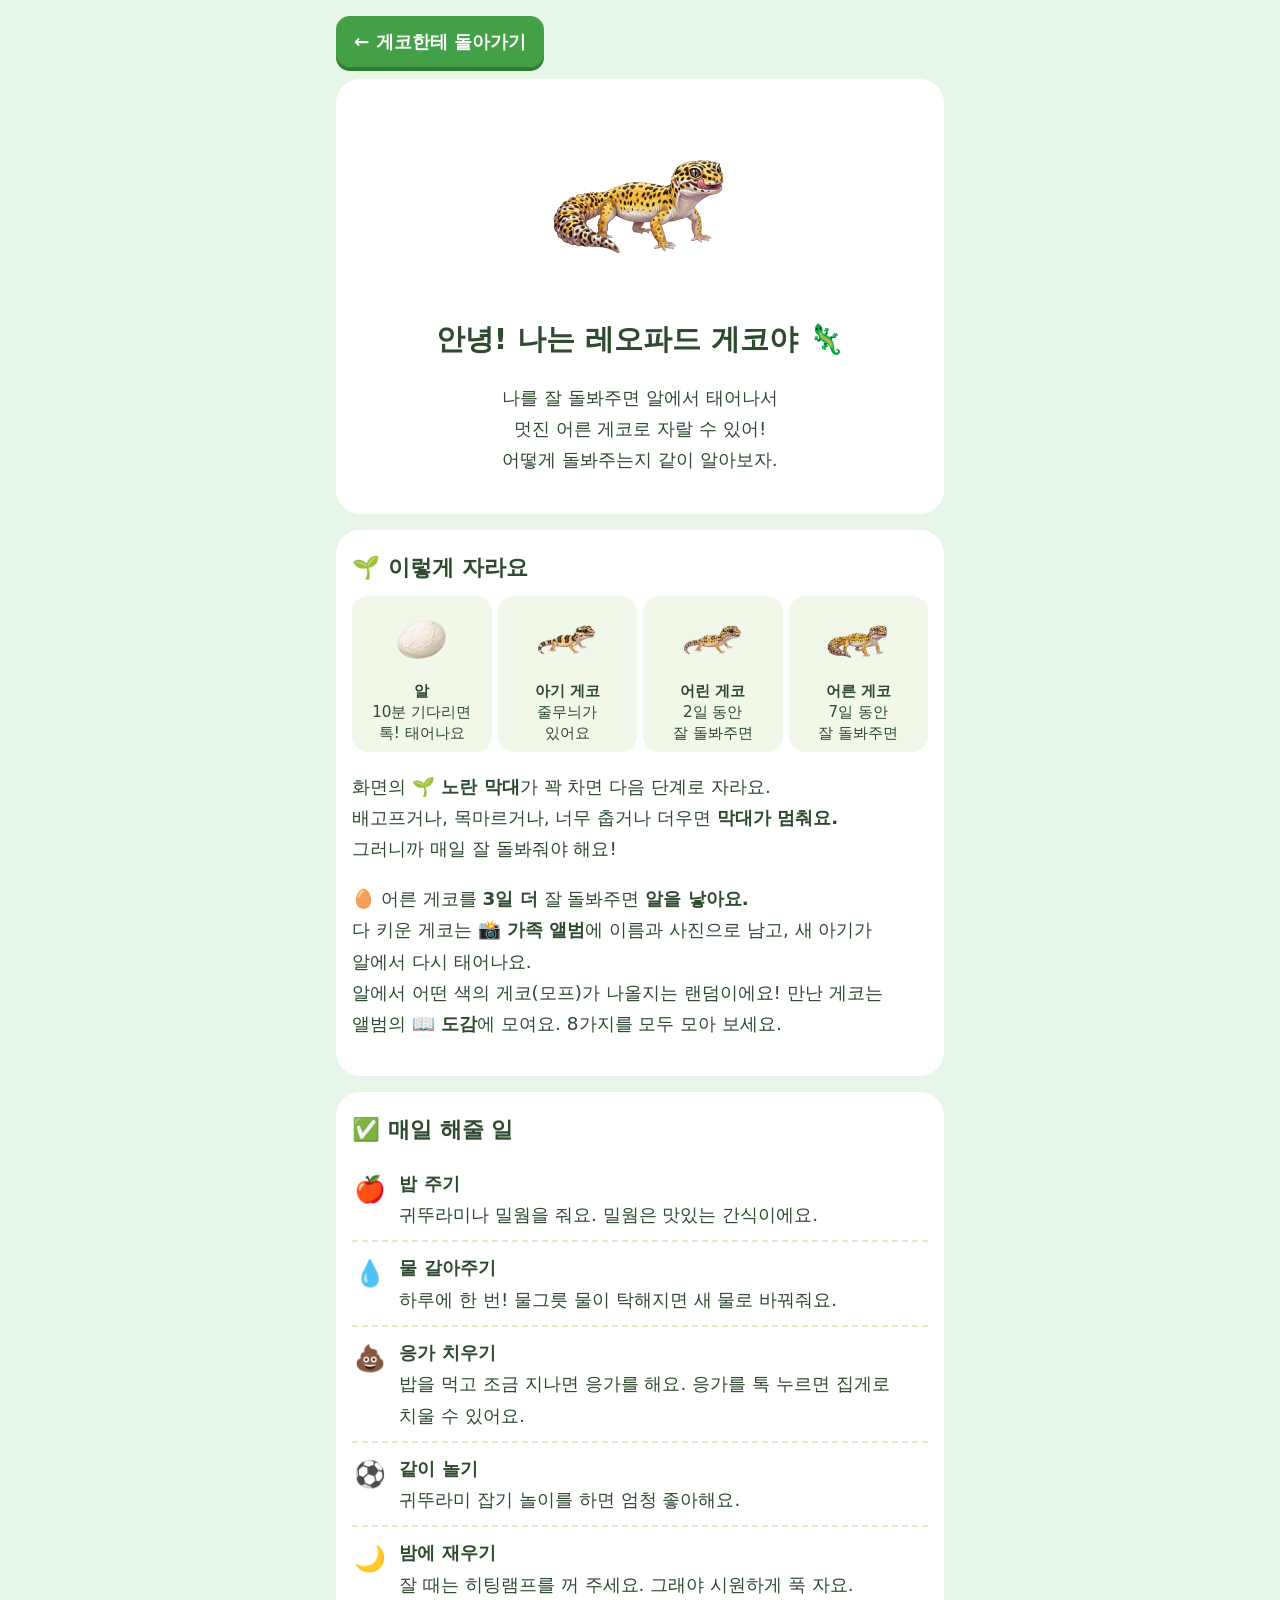
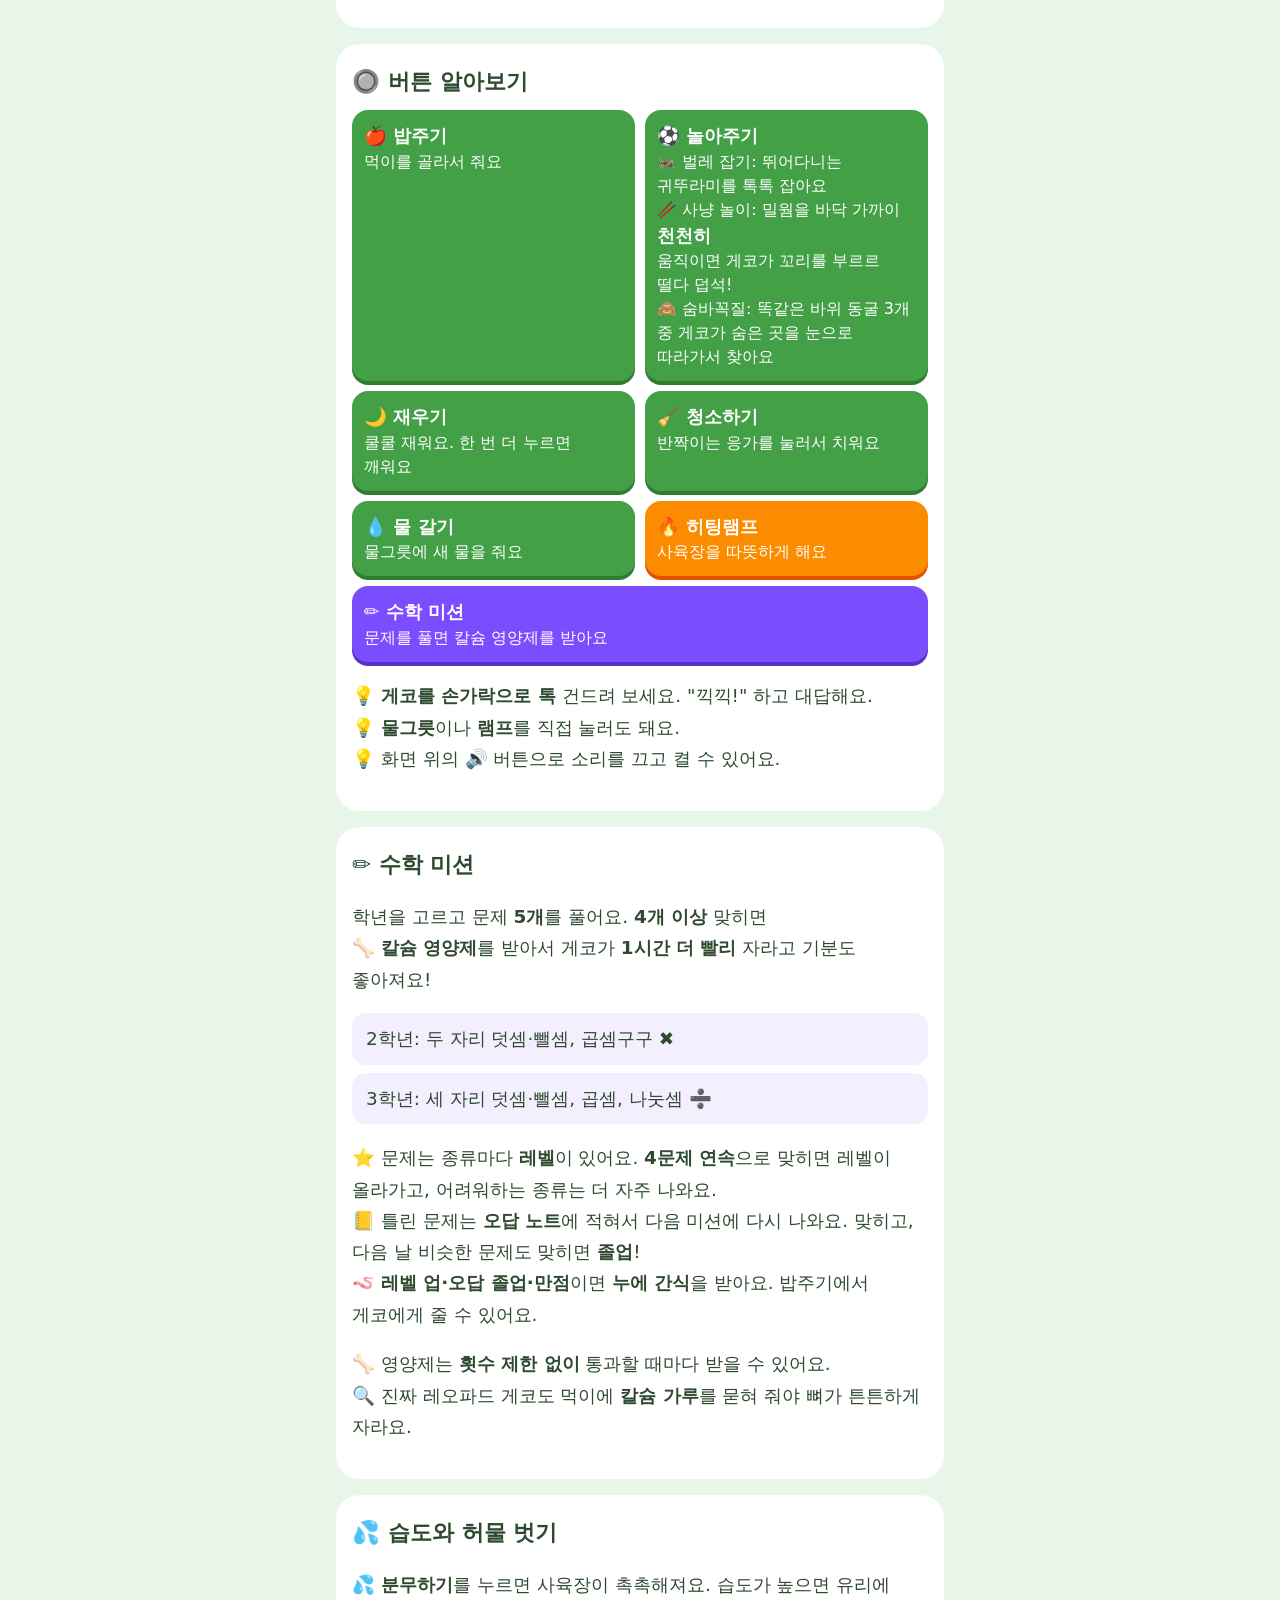
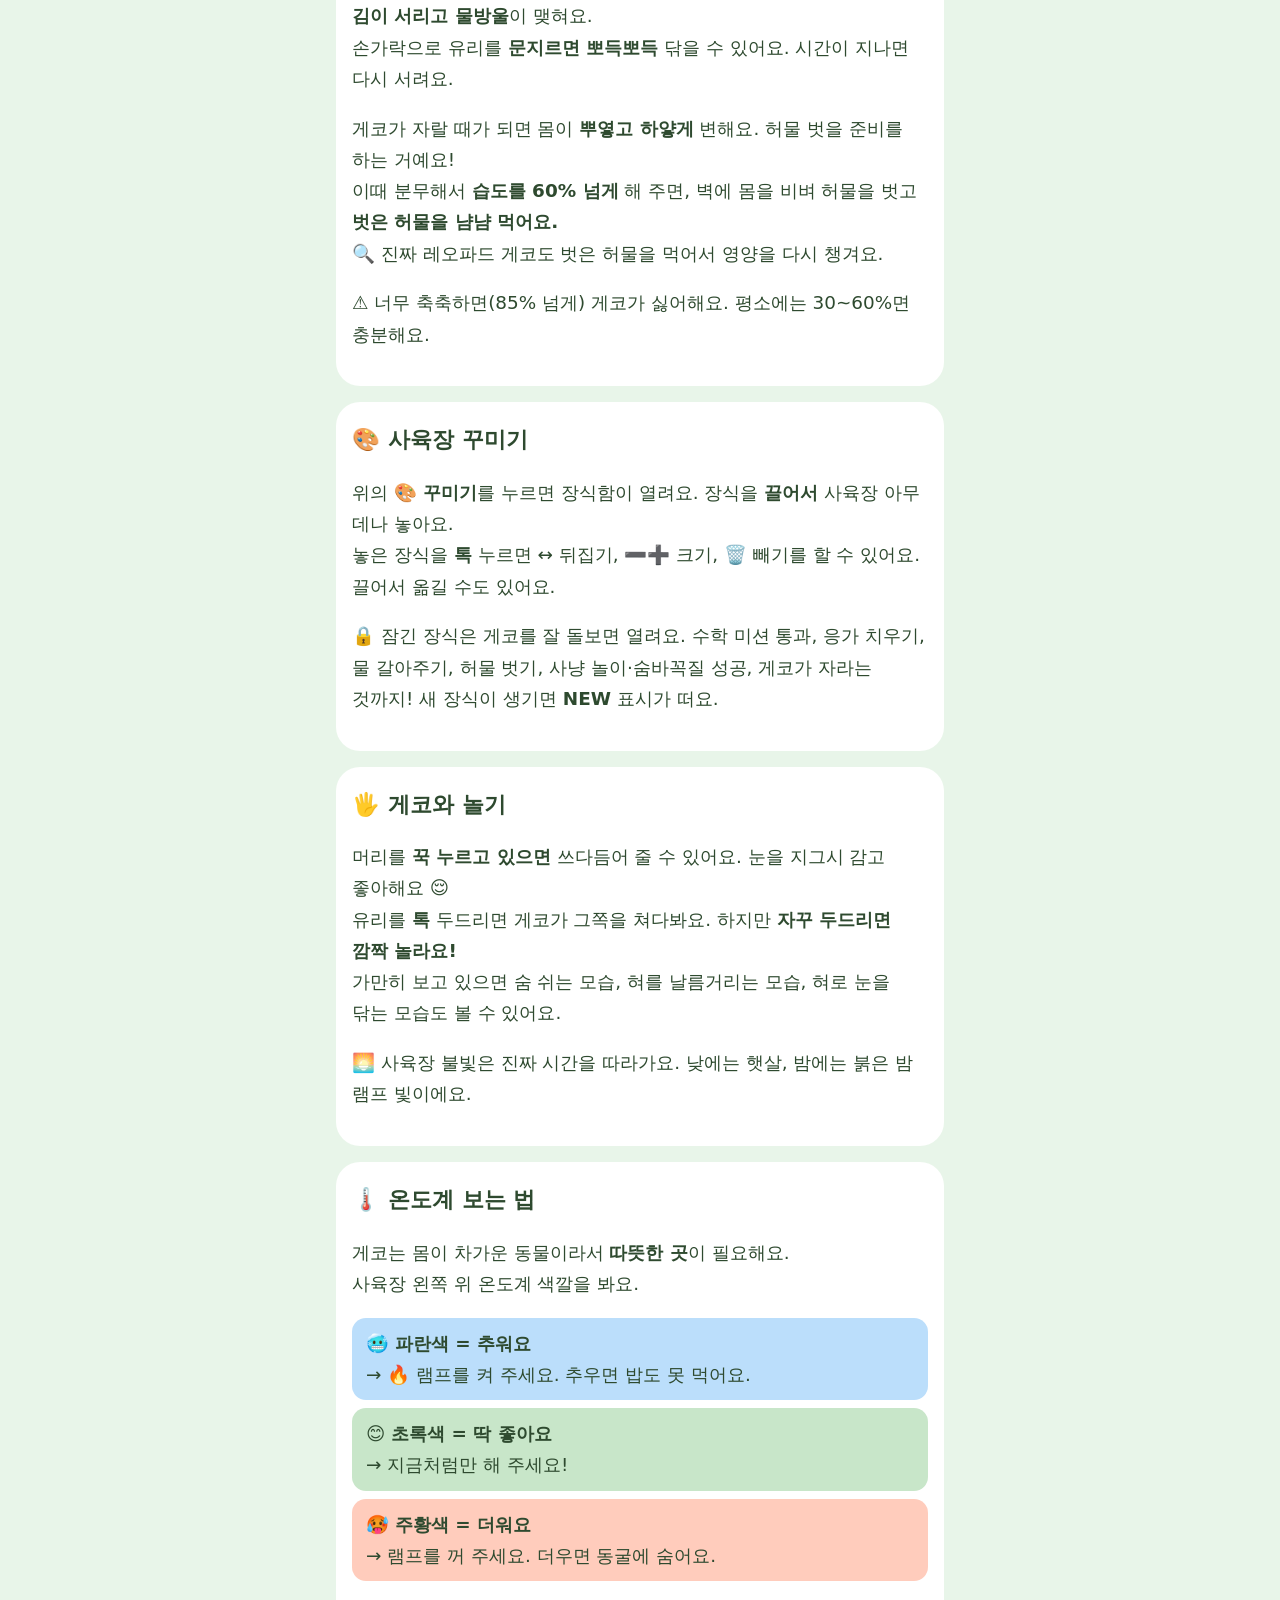
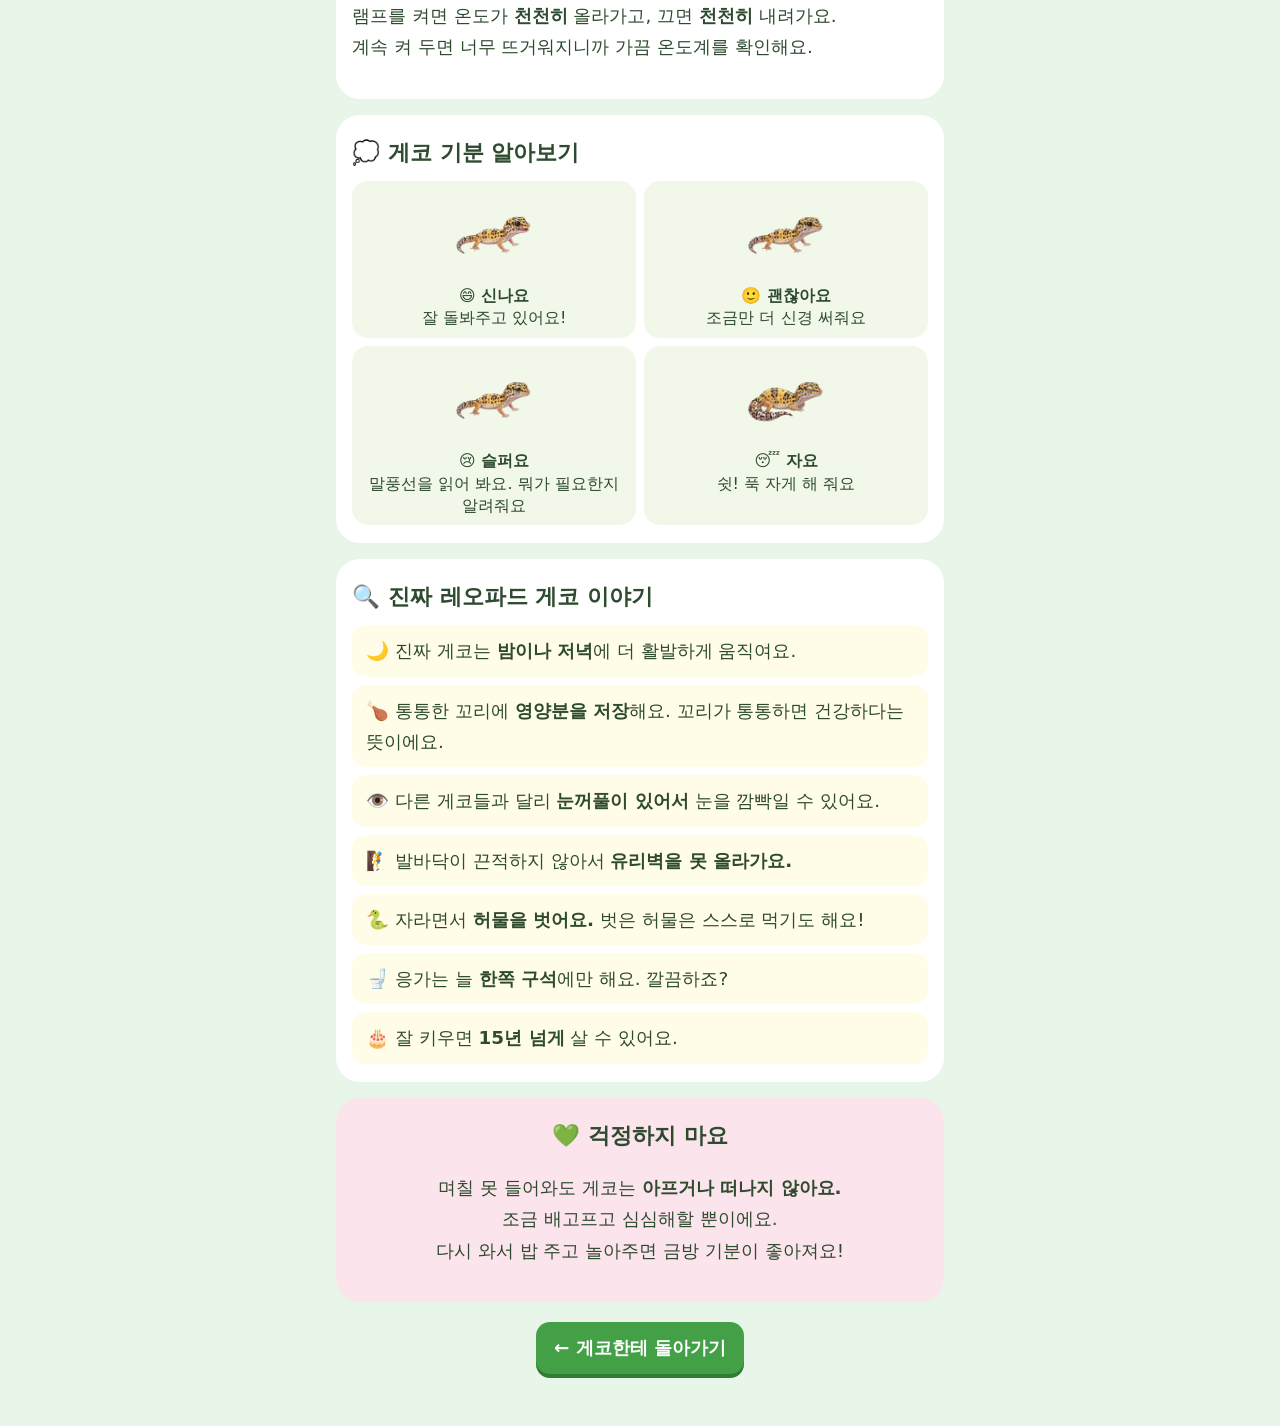
==== help.html @ 2f3b4cd5 "수학 미션 영양제 하루 횟수 제한 없애기 (v0.10.1) Co-Authored-By: Claude Opus 5.5 <noreply@anthropic.com>" ====
<!doctype html>
<html lang="ko">
<head>
<meta charset="utf-8">
<meta name="viewport" content="width=device-width, initial-scale=1">
<title>게코 키우기 안내서</title>
<style>
  :root { --bg: #e8f5e9; --card: #fff; --ink: #2e4a2f; --accent: #43a047; --soft: #f1f8e9; }
  * { box-sizing: border-box; }
  body { margin: 0; font-family: "Malgun Gothic", system-ui, sans-serif; background: var(--bg); color: var(--ink); font-size: 1.15rem; line-height: 1.7; word-break: keep-all; }
  main { max-width: 640px; margin: 0 auto; padding: 16px 16px 40px; }
  a.back { display: inline-block; margin-bottom: 12px; padding: 10px 18px; border-radius: 14px; background: var(--accent); color: #fff; text-decoration: none; font-weight: bold; box-shadow: 0 4px 0 #2e7d32; }
  .hero { text-align: center; background: var(--card); border-radius: 24px; padding: 20px 16px; }
  .hero img { width: 200px; max-width: 70%; }
  h1 { font-size: 1.8rem; margin: 6px 0; }
  h2 { font-size: 1.4rem; margin: 0 0 10px; }
  section { background: var(--card); border-radius: 24px; padding: 18px 16px; margin-top: 16px; }
  .em { font-size: 1.6rem; }
  /* 성장 단계 */
  .grow { display: grid; grid-template-columns: repeat(4, 1fr); gap: 6px; text-align: center; }
  .grow div { background: var(--soft); border-radius: 16px; padding: 8px 4px; font-size: .95rem; line-height: 1.4; }
  .grow img { width: 100%; height: 70px; object-fit: contain; }
  .grow b { display: block; }
  @media (max-width: 420px) { .grow { grid-template-columns: repeat(2, 1fr); } }
  /* 할 일 목록 */
  ul.todo { list-style: none; padding: 0; margin: 0; }
  ul.todo li { display: flex; gap: 12px; align-items: flex-start; padding: 10px 0; border-bottom: 2px dashed #dcedc8; }
  ul.todo li:last-child { border-bottom: 0; }
  ul.todo .em { flex: 0 0 2.2rem; text-align: center; }
  /* 버튼 설명 */
  .buttons { display: grid; grid-template-columns: 1fr 1fr; gap: 10px; }
  .btn { background: var(--accent); color: #fff; border-radius: 16px; padding: 12px; box-shadow: 0 4px 0 #2e7d32; font-size: 1rem; line-height: 1.5; }
  .btn b { display: block; font-size: 1.15rem; }
  .btn.lamp { background: #fb8c00; box-shadow: 0 4px 0 #e65100; }
  .btn.math { background: #7c4dff; box-shadow: 0 4px 0 #5531c9; grid-column: 1 / -1; }
  .mathbox { background: #f3efff; border-radius: 14px; padding: 10px 14px; margin-top: 8px; }
  /* 온도 */
  .temps { display: grid; gap: 8px; }
  .temp { border-radius: 14px; padding: 10px 14px; }
  .cold { background: #bbdefb; } .good { background: #c8e6c9; } .hot { background: #ffccbc; }
  /* 기분 */
  .moods { display: grid; grid-template-columns: 1fr 1fr; gap: 8px; text-align: center; }
  .moods div { background: var(--soft); border-radius: 16px; padding: 8px; font-size: 1rem; line-height: 1.4; }
  .moods img { width: 100%; height: 90px; object-fit: contain; }
  /* 진짜 게코 이야기 */
  .fact { background: #fffde7; border-radius: 14px; padding: 10px 14px; margin-top: 8px; }
  .hug { text-align: center; background: #fce4ec; }
  .end { text-align: center; margin-top: 20px; }
</style>
</head>
<body>
<main>
  <a class="back" href="./">← 게코한테 돌아가기</a>

  <div class="hero">
    <img src="assets/lizard/adult_happy.png" alt="웃고 있는 어른 레오파드 게코">
    <h1>안녕! 나는 레오파드 게코야 🦎</h1>
    <p>나를 잘 돌봐주면 알에서 태어나서<br>멋진 어른 게코로 자랄 수 있어!<br>어떻게 돌봐주는지 같이 알아보자.</p>
  </div>

  <section>
    <h2>🌱 이렇게 자라요</h2>
    <div class="grow">
      <div><img src="assets/lizard/egg.png" alt="알"><b>알</b>10분 기다리면<br>톡! 태어나요</div>
      <div><img src="assets/lizard/hatchling_happy.png" alt="아기 게코"><b>아기 게코</b>줄무늬가<br>있어요</div>
      <div><img src="assets/lizard/juvenile_happy.png" alt="어린 게코"><b>어린 게코</b>2일 동안<br>잘 돌봐주면</div>
      <div><img src="assets/lizard/adult_happy.png" alt="어른 게코"><b>어른 게코</b>7일 동안<br>잘 돌봐주면</div>
    </div>
    <p>화면의 <b>🌱 노란 막대</b>가 꽉 차면 다음 단계로 자라요.<br>
    배고프거나, 목마르거나, 너무 춥거나 더우면 <b>막대가 멈춰요.</b><br>
    그러니까 매일 잘 돌봐줘야 해요!</p>
    <p>🥚 어른 게코를 <b>3일 더</b> 잘 돌봐주면 <b>알을 낳아요.</b><br>
    다 키운 게코는 <b>📸 가족 앨범</b>에 이름과 사진으로 남고, 새 아기가 알에서 다시 태어나요.<br>
    알에서 어떤 색의 게코(모프)가 나올지는 랜덤이에요! 만난 게코는 앨범의 <b>📖 도감</b>에 모여요. 8가지를 모두 모아 보세요.</p>
  </section>

  <section>
    <h2>✅ 매일 해줄 일</h2>
    <ul class="todo">
      <li><span class="em">🍎</span><span><b>밥 주기</b><br>귀뚜라미나 밀웜을 줘요. 밀웜은 맛있는 간식이에요.</span></li>
      <li><span class="em">💧</span><span><b>물 갈아주기</b><br>하루에 한 번! 물그릇 물이 탁해지면 새 물로 바꿔줘요.</span></li>
      <li><span class="em">💩</span><span><b>응가 치우기</b><br>밥을 먹고 조금 지나면 응가를 해요. 응가를 톡 누르면 집게로 치울 수 있어요.</span></li>
      <li><span class="em">⚽</span><span><b>같이 놀기</b><br>귀뚜라미 잡기 놀이를 하면 엄청 좋아해요.</span></li>
      <li><span class="em">🌙</span><span><b>밤에 재우기</b><br>잘 때는 히팅램프를 꺼 주세요. 그래야 시원하게 푹 자요.</span></li>
    </ul>
  </section>

  <section>
    <h2>🔘 버튼 알아보기</h2>
    <div class="buttons">
      <div class="btn"><b>🍎 밥주기</b>먹이를 골라서 줘요</div>
      <div class="btn"><b>⚽ 놀아주기</b>🦗 벌레 잡기: 뛰어다니는 귀뚜라미를 톡톡 잡아요<br>
        🥢 사냥 놀이: 밀웜을 바닥 가까이 <b>천천히</b> 움직이면 게코가 꼬리를 부르르 떨다 덥석!<br>
        🙈 숨바꼭질: 똑같은 바위 동굴 3개 중 게코가 숨은 곳을 눈으로 따라가서 찾아요</div>
      <div class="btn"><b>🌙 재우기</b>쿨쿨 재워요. 한 번 더 누르면 깨워요</div>
      <div class="btn"><b>🧹 청소하기</b>반짝이는 응가를 눌러서 치워요</div>
      <div class="btn"><b>💧 물 갈기</b>물그릇에 새 물을 줘요</div>
      <div class="btn lamp"><b>🔥 히팅램프</b>사육장을 따뜻하게 해요</div>
      <div class="btn math"><b>✏️ 수학 미션</b>문제를 풀면 칼슘 영양제를 받아요</div>
    </div>
    <p>💡 <b>게코를 손가락으로 톡</b> 건드려 보세요. "끽끽!" 하고 대답해요.<br>
    💡 <b>물그릇</b>이나 <b>램프</b>를 직접 눌러도 돼요.<br>
    💡 화면 위의 <b>🔊</b> 버튼으로 소리를 끄고 켤 수 있어요.</p>
  </section>

  <section>
    <h2>✏️ 수학 미션</h2>
    <p>학년을 고르고 문제 <b>5개</b>를 풀어요. <b>4개 이상</b> 맞히면<br>
    🦴 <b>칼슘 영양제</b>를 받아서 게코가 <b>1시간 더 빨리</b> 자라고 기분도 좋아져요!</p>
    <div class="mathbox">2학년: 두 자리 덧셈·뺄셈, 곱셈구구 ✖️</div>
    <div class="mathbox">3학년: 세 자리 덧셈·뺄셈, 곱셈, 나눗셈 ➗</div>
    <p>⭐ 문제는 종류마다 <b>레벨</b>이 있어요. <b>4문제 연속</b>으로 맞히면 레벨이 올라가고, 어려워하는 종류는 더 자주 나와요.<br>
    📒 틀린 문제는 <b>오답 노트</b>에 적혀서 다음 미션에 다시 나와요. 맞히고, 다음 날 비슷한 문제도 맞히면 <b>졸업</b>!<br>
    🪱 <b>레벨 업·오답 졸업·만점</b>이면 <b>누에 간식</b>을 받아요. 밥주기에서 게코에게 줄 수 있어요.</p>
    <p>🦴 영양제는 <b>횟수 제한 없이</b> 통과할 때마다 받을 수 있어요.<br>
    🔍 진짜 레오파드 게코도 먹이에 <b>칼슘 가루</b>를 묻혀 줘야 뼈가 튼튼하게 자라요.</p>
  </section>

  <section>
    <h2>💦 습도와 허물 벗기</h2>
    <p><b>💦 분무하기</b>를 누르면 사육장이 촉촉해져요. 습도가 높으면 유리에 <b>김이 서리고 물방울</b>이 맺혀요.<br>
    손가락으로 유리를 <b>문지르면 뽀득뽀득</b> 닦을 수 있어요. 시간이 지나면 다시 서려요.</p>
    <p>게코가 자랄 때가 되면 몸이 <b>뿌옇고 하얗게</b> 변해요. 허물 벗을 준비를 하는 거예요!<br>
    이때 분무해서 <b>습도를 60% 넘게</b> 해 주면, 벽에 몸을 비벼 허물을 벗고 <b>벗은 허물을 냠냠 먹어요.</b><br>
    🔍 진짜 레오파드 게코도 벗은 허물을 먹어서 영양을 다시 챙겨요.</p>
    <p>⚠️ 너무 축축하면(85% 넘게) 게코가 싫어해요. 평소에는 30~60%면 충분해요.</p>
  </section>

  <section>
    <h2>🎨 사육장 꾸미기</h2>
    <p>위의 <b>🎨 꾸미기</b>를 누르면 장식함이 열려요. 장식을 <b>끌어서</b> 사육장 아무 데나 놓아요.<br>
    놓은 장식을 <b>톡</b> 누르면 ↔️ 뒤집기, ➖➕ 크기, 🗑️ 빼기를 할 수 있어요. 끌어서 옮길 수도 있어요.</p>
    <p>🔒 잠긴 장식은 게코를 잘 돌보면 열려요. 수학 미션 통과, 응가 치우기, 물 갈아주기, 허물 벗기,
    사냥 놀이·숨바꼭질 성공, 게코가 자라는 것까지! 새 장식이 생기면 <b>NEW</b> 표시가 떠요.</p>
  </section>

  <section>
    <h2>🖐️ 게코와 놀기</h2>
    <p>머리를 <b>꾹 누르고 있으면</b> 쓰다듬어 줄 수 있어요. 눈을 지그시 감고 좋아해요 😌<br>
    유리를 <b>톡</b> 두드리면 게코가 그쪽을 쳐다봐요. 하지만 <b>자꾸 두드리면 깜짝 놀라요!</b><br>
    가만히 보고 있으면 숨 쉬는 모습, 혀를 날름거리는 모습, 혀로 눈을 닦는 모습도 볼 수 있어요.</p>
    <p>🌅 사육장 불빛은 진짜 시간을 따라가요. 낮에는 햇살, 밤에는 붉은 밤 램프 빛이에요.</p>
  </section>

  <section>
    <h2>🌡️ 온도계 보는 법</h2>
    <p>게코는 몸이 차가운 동물이라서 <b>따뜻한 곳</b>이 필요해요.<br>사육장 왼쪽 위 온도계 색깔을 봐요.</p>
    <div class="temps">
      <div class="temp cold">🥶 <b>파란색 = 추워요</b><br>→ 🔥 램프를 켜 주세요. 추우면 밥도 못 먹어요.</div>
      <div class="temp good">😊 <b>초록색 = 딱 좋아요</b><br>→ 지금처럼만 해 주세요!</div>
      <div class="temp hot">🥵 <b>주황색 = 더워요</b><br>→ 램프를 꺼 주세요. 더우면 동굴에 숨어요.</div>
    </div>
    <p>램프를 켜면 온도가 <b>천천히</b> 올라가고, 끄면 <b>천천히</b> 내려가요.<br>
    계속 켜 두면 너무 뜨거워지니까 가끔 온도계를 확인해요.</p>
  </section>

  <section>
    <h2>💭 게코 기분 알아보기</h2>
    <div class="moods">
      <div><img src="assets/lizard/juvenile_happy.png" alt="행복한 게코"><b>😄 신나요</b><br>잘 돌봐주고 있어요!</div>
      <div><img src="assets/lizard/juvenile_ok.png" alt="보통 기분 게코"><b>🙂 괜찮아요</b><br>조금만 더 신경 써줘요</div>
      <div><img src="assets/lizard/juvenile_sad.png" alt="슬픈 게코"><b>😢 슬퍼요</b><br>말풍선을 읽어 봐요. 뭐가 필요한지 알려줘요</div>
      <div><img src="assets/lizard/juvenile_sleep.png" alt="자는 게코"><b>😴 자요</b><br>쉿! 푹 자게 해 줘요</div>
    </div>
  </section>

  <section>
    <h2>🔍 진짜 레오파드 게코 이야기</h2>
    <div class="fact">🌙 진짜 게코는 <b>밤이나 저녁</b>에 더 활발하게 움직여요.</div>
    <div class="fact">🍗 통통한 꼬리에 <b>영양분을 저장</b>해요. 꼬리가 통통하면 건강하다는 뜻이에요.</div>
    <div class="fact">👁️ 다른 게코들과 달리 <b>눈꺼풀이 있어서</b> 눈을 깜빡일 수 있어요.</div>
    <div class="fact">🧗 발바닥이 끈적하지 않아서 <b>유리벽을 못 올라가요.</b></div>
    <div class="fact">🐍 자라면서 <b>허물을 벗어요.</b> 벗은 허물은 스스로 먹기도 해요!</div>
    <div class="fact">🚽 응가는 늘 <b>한쪽 구석</b>에만 해요. 깔끔하죠?</div>
    <div class="fact">🎂 잘 키우면 <b>15년 넘게</b> 살 수 있어요.</div>
  </section>

  <section class="hug">
    <h2>💚 걱정하지 마요</h2>
    <p>며칠 못 들어와도 게코는 <b>아프거나 떠나지 않아요.</b><br>
    조금 배고프고 심심해할 뿐이에요.<br>
    다시 와서 밥 주고 놀아주면 금방 기분이 좋아져요!</p>
  </section>

  <div class="end"><a class="back" href="./">← 게코한테 돌아가기</a></div>
</main>
<script>
  // 게임 주소의 ?p=이름, ?test 를 그대로 유지해서 내 게코로 돌아가게 한다
  document.querySelectorAll("a.back").forEach((a) => { a.href = "./" + location.search; });
  // 그림이 아직 없으면 자리만 숨긴다
  document.querySelectorAll("img").forEach((img) => img.addEventListener("error", () => { img.style.visibility = "hidden"; }));
</script>
</body>
</html>
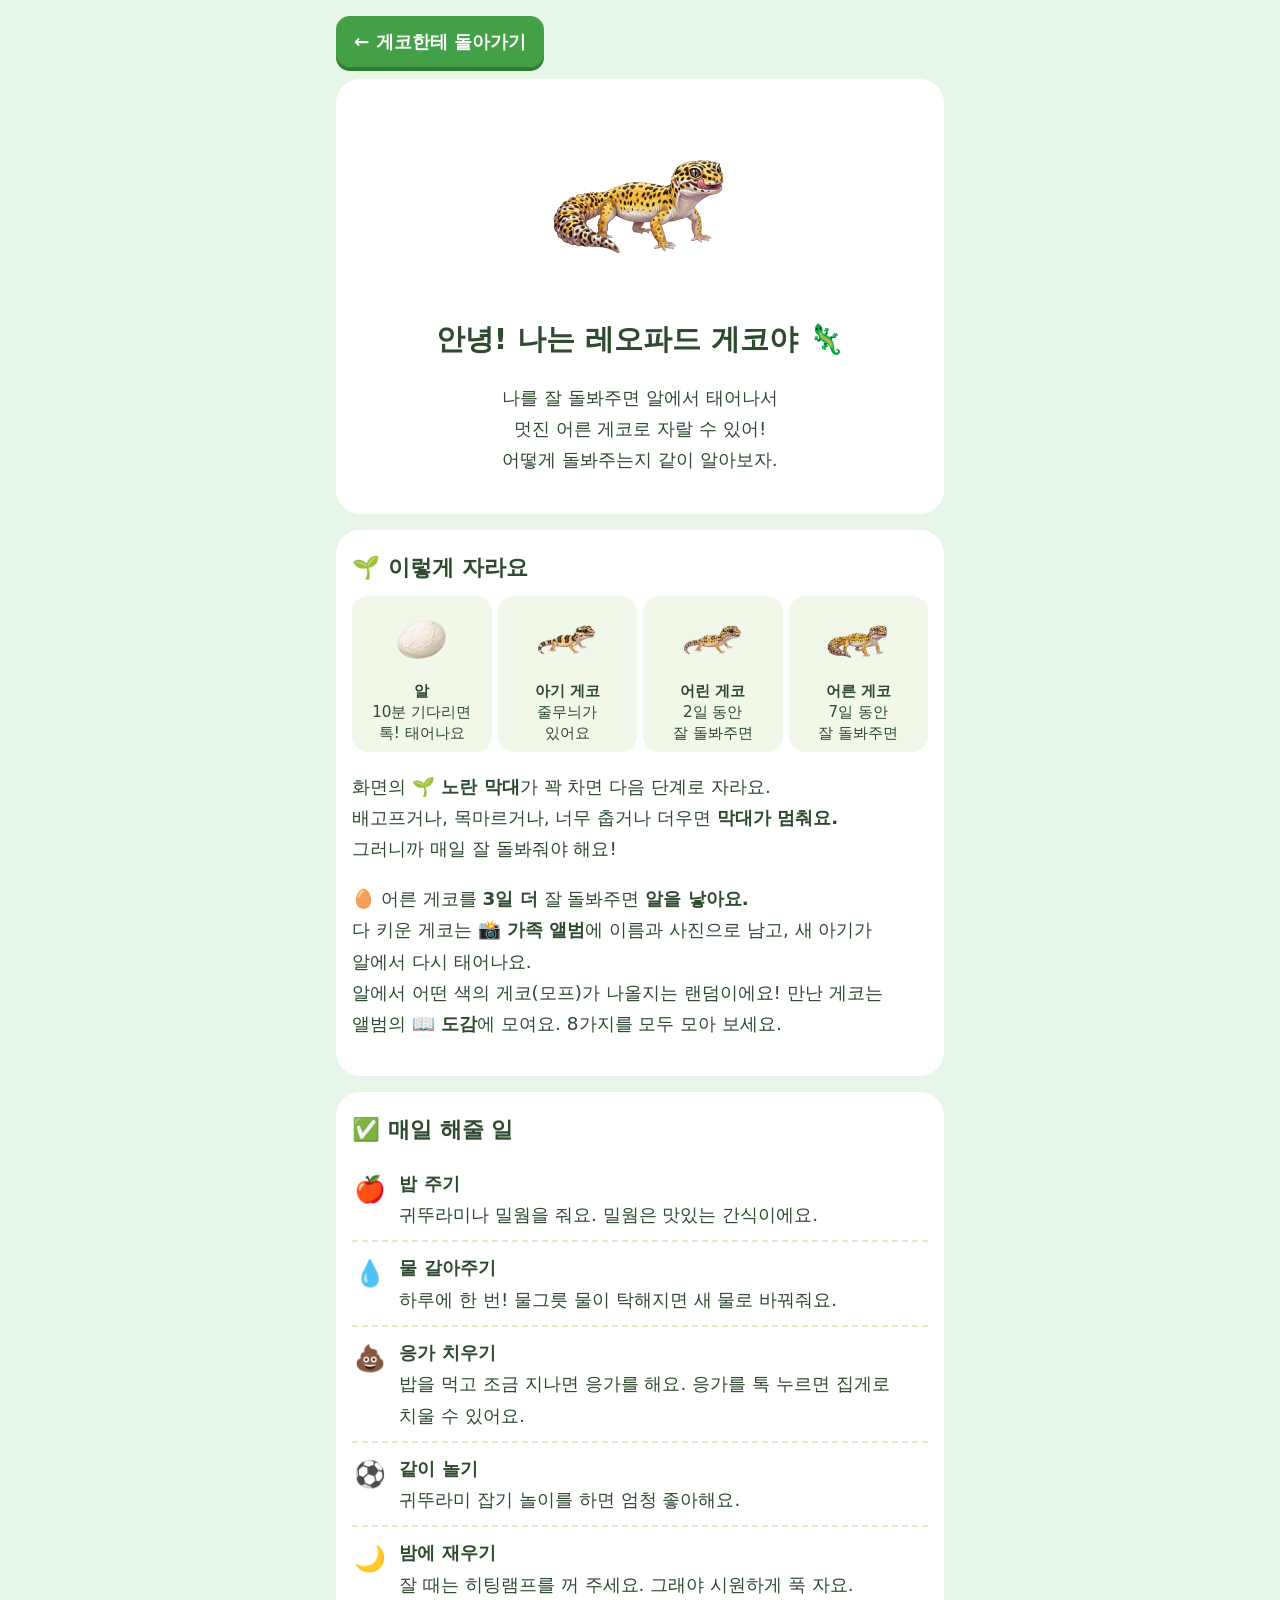
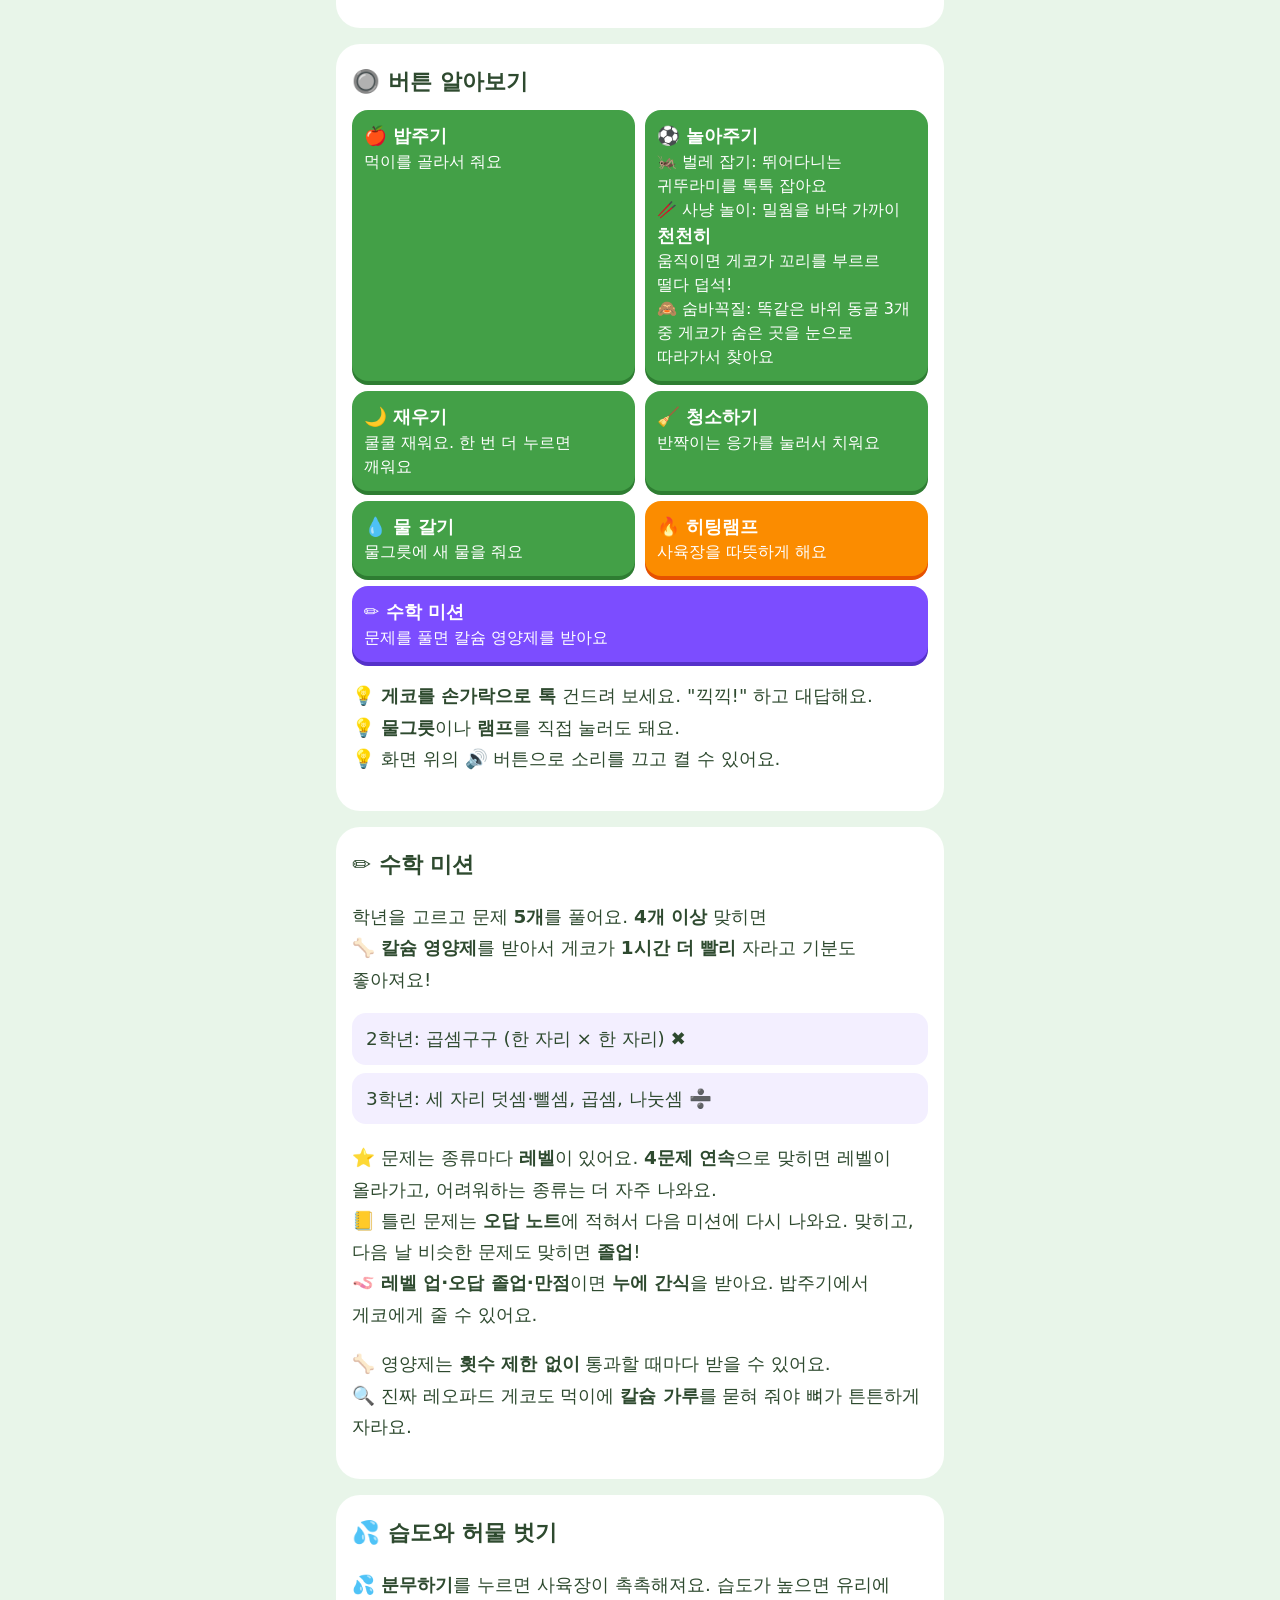
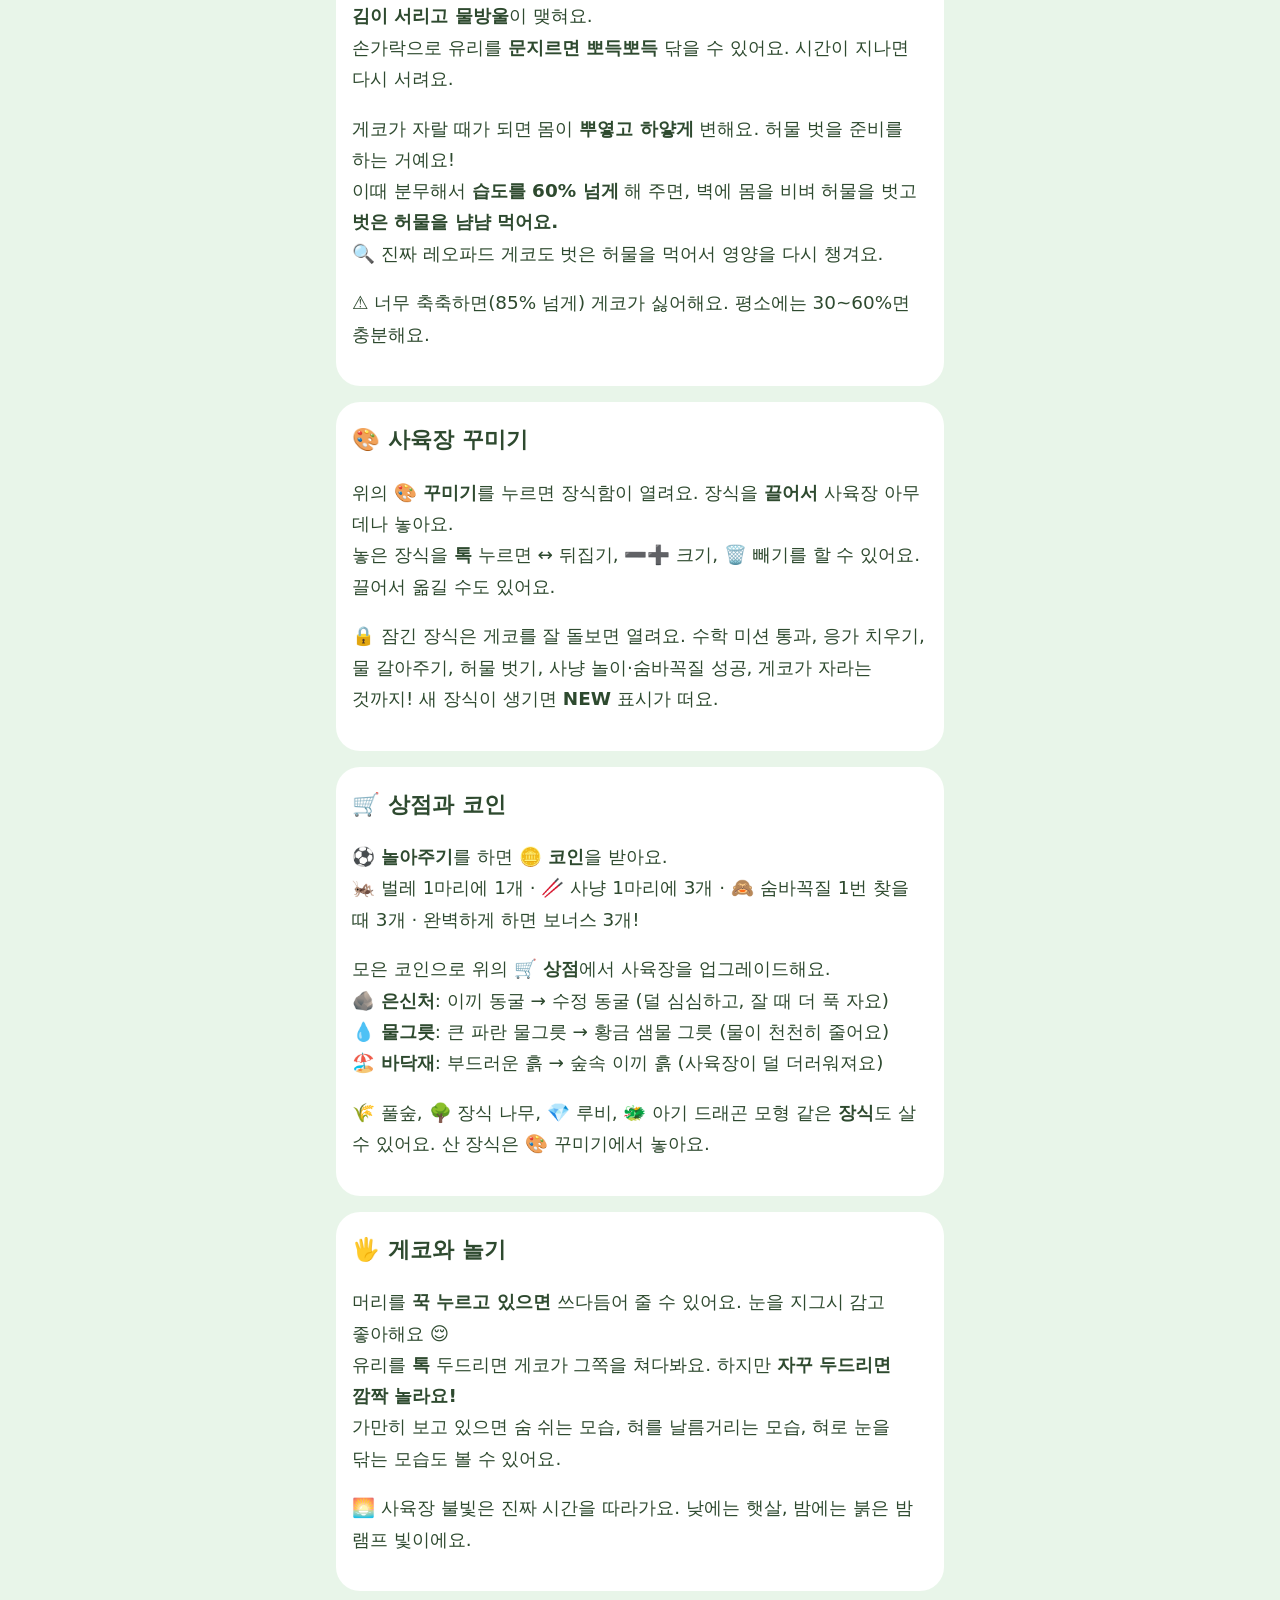
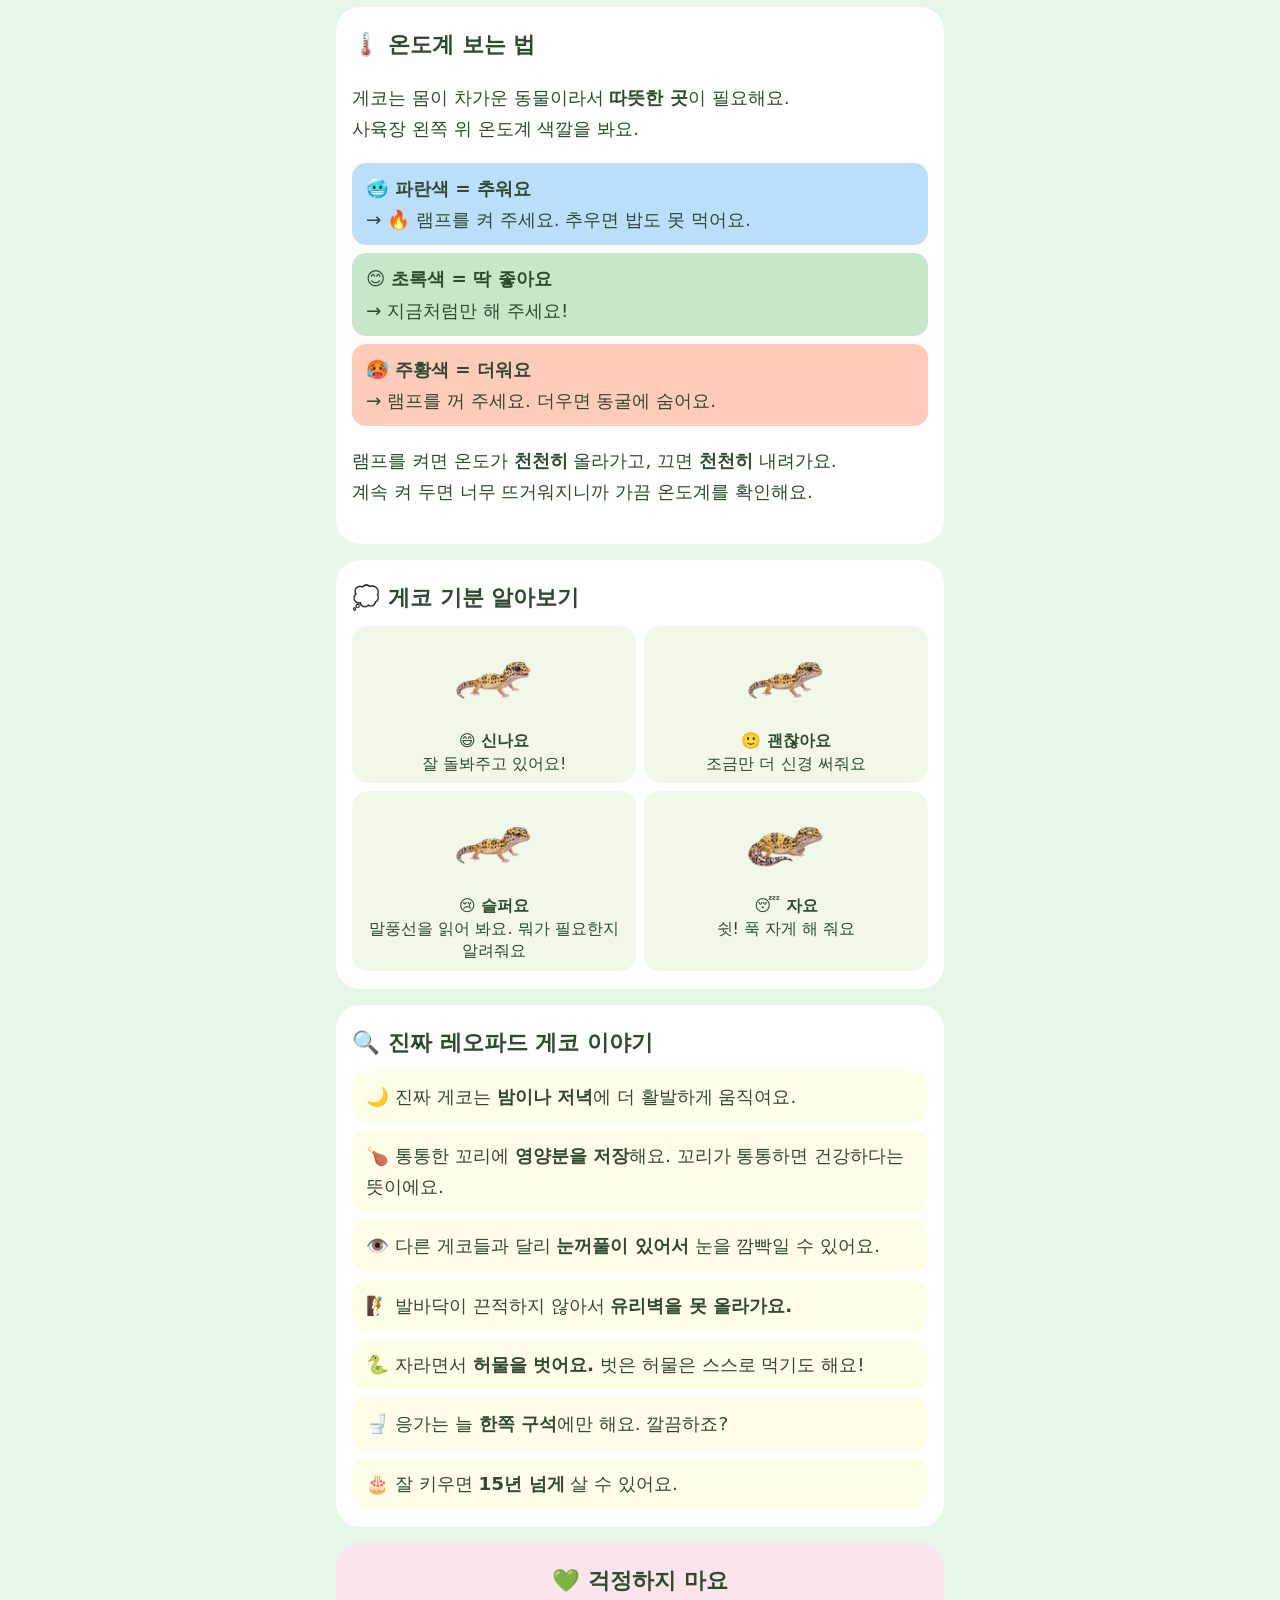
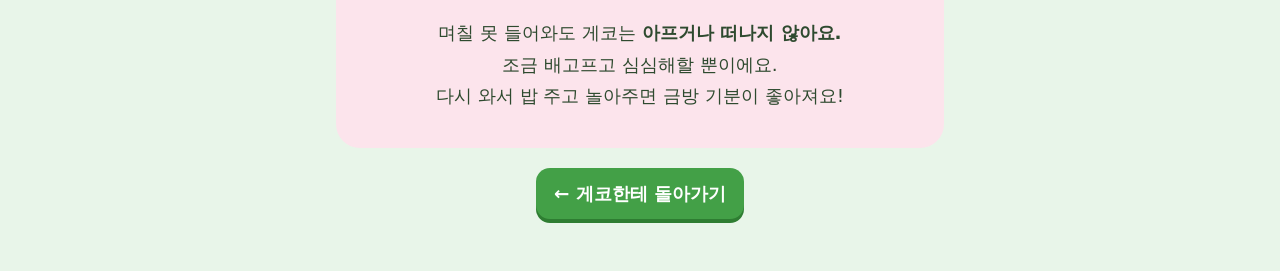
==== commit 171a331b: "난이도 올리기, 응가 자주, 2학년 구구단만, 상점·코인·업그레이드·새 장식 (v0.11.0) - 상태 감소 약 30% 빨라짐, 성장 기준 평균 55, 미니게임 조금 어렵게 - 응" ====
--- a/help.html
+++ b/help.html
@@ -107,7 +107,7 @@
     <h2>✏️ 수학 미션</h2>
     <p>학년을 고르고 문제 <b>5개</b>를 풀어요. <b>4개 이상</b> 맞히면<br>
     🦴 <b>칼슘 영양제</b>를 받아서 게코가 <b>1시간 더 빨리</b> 자라고 기분도 좋아져요!</p>
-    <div class="mathbox">2학년: 두 자리 덧셈·뺄셈, 곱셈구구 ✖️</div>
+    <div class="mathbox">2학년: 곱셈구구 (한 자리 × 한 자리) ✖️</div>
     <div class="mathbox">3학년: 세 자리 덧셈·뺄셈, 곱셈, 나눗셈 ➗</div>
     <p>⭐ 문제는 종류마다 <b>레벨</b>이 있어요. <b>4문제 연속</b>으로 맞히면 레벨이 올라가고, 어려워하는 종류는 더 자주 나와요.<br>
     📒 틀린 문제는 <b>오답 노트</b>에 적혀서 다음 미션에 다시 나와요. 맞히고, 다음 날 비슷한 문제도 맞히면 <b>졸업</b>!<br>
@@ -132,6 +132,17 @@
     놓은 장식을 <b>톡</b> 누르면 ↔️ 뒤집기, ➖➕ 크기, 🗑️ 빼기를 할 수 있어요. 끌어서 옮길 수도 있어요.</p>
     <p>🔒 잠긴 장식은 게코를 잘 돌보면 열려요. 수학 미션 통과, 응가 치우기, 물 갈아주기, 허물 벗기,
     사냥 놀이·숨바꼭질 성공, 게코가 자라는 것까지! 새 장식이 생기면 <b>NEW</b> 표시가 떠요.</p>
+  </section>
+
+  <section>
+    <h2>🛒 상점과 코인</h2>
+    <p><b>⚽ 놀아주기</b>를 하면 🪙 <b>코인</b>을 받아요.<br>
+    🦗 벌레 1마리에 1개 · 🥢 사냥 1마리에 3개 · 🙈 숨바꼭질 1번 찾을 때 3개 · 완벽하게 하면 보너스 3개!</p>
+    <p>모은 코인으로 위의 <b>🛒 상점</b>에서 사육장을 업그레이드해요.<br>
+    🪨 <b>은신처</b>: 이끼 동굴 → 수정 동굴 (덜 심심하고, 잘 때 더 푹 자요)<br>
+    💧 <b>물그릇</b>: 큰 파란 물그릇 → 황금 샘물 그릇 (물이 천천히 줄어요)<br>
+    🏖️ <b>바닥재</b>: 부드러운 흙 → 숲속 이끼 흙 (사육장이 덜 더러워져요)</p>
+    <p>🌾 풀숲, 🌳 장식 나무, 💎 루비, 🐲 아기 드래곤 모형 같은 <b>장식</b>도 살 수 있어요. 산 장식은 🎨 꾸미기에서 놓아요.</p>
   </section>
 
   <section>
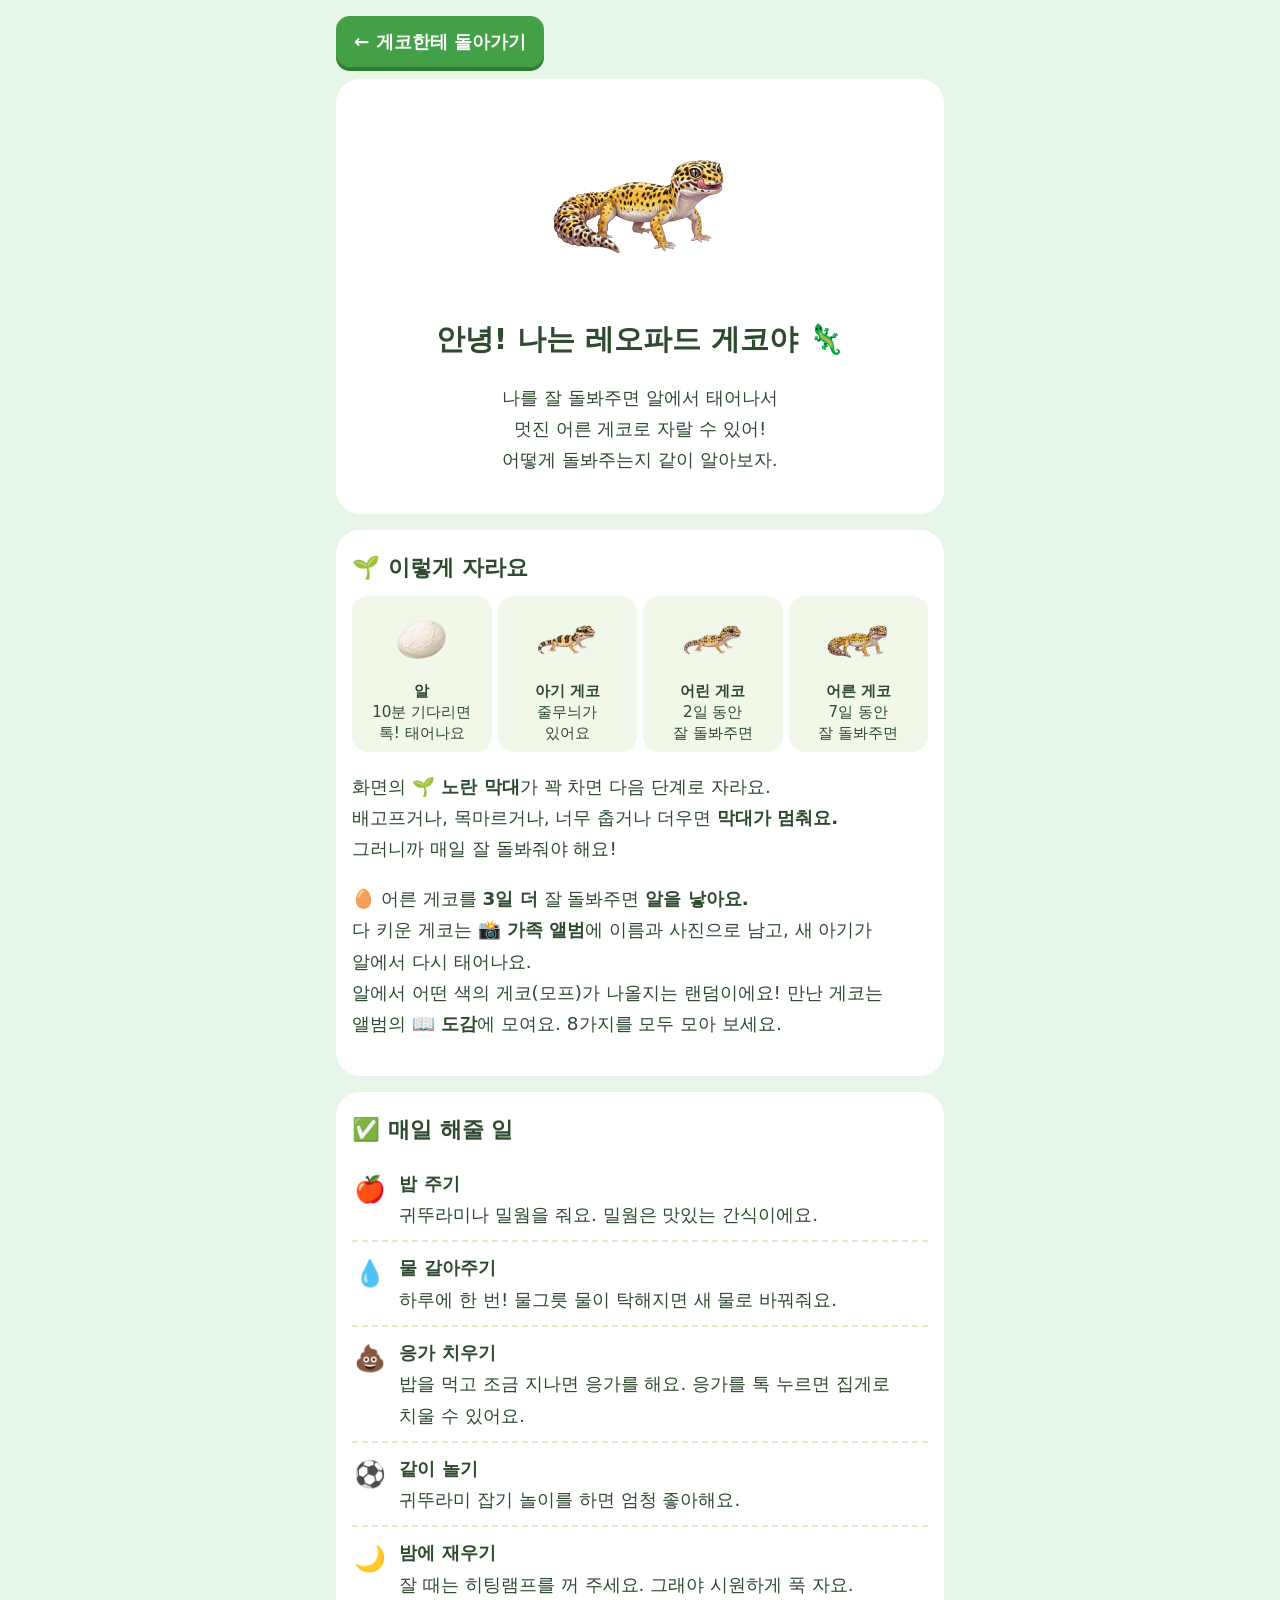
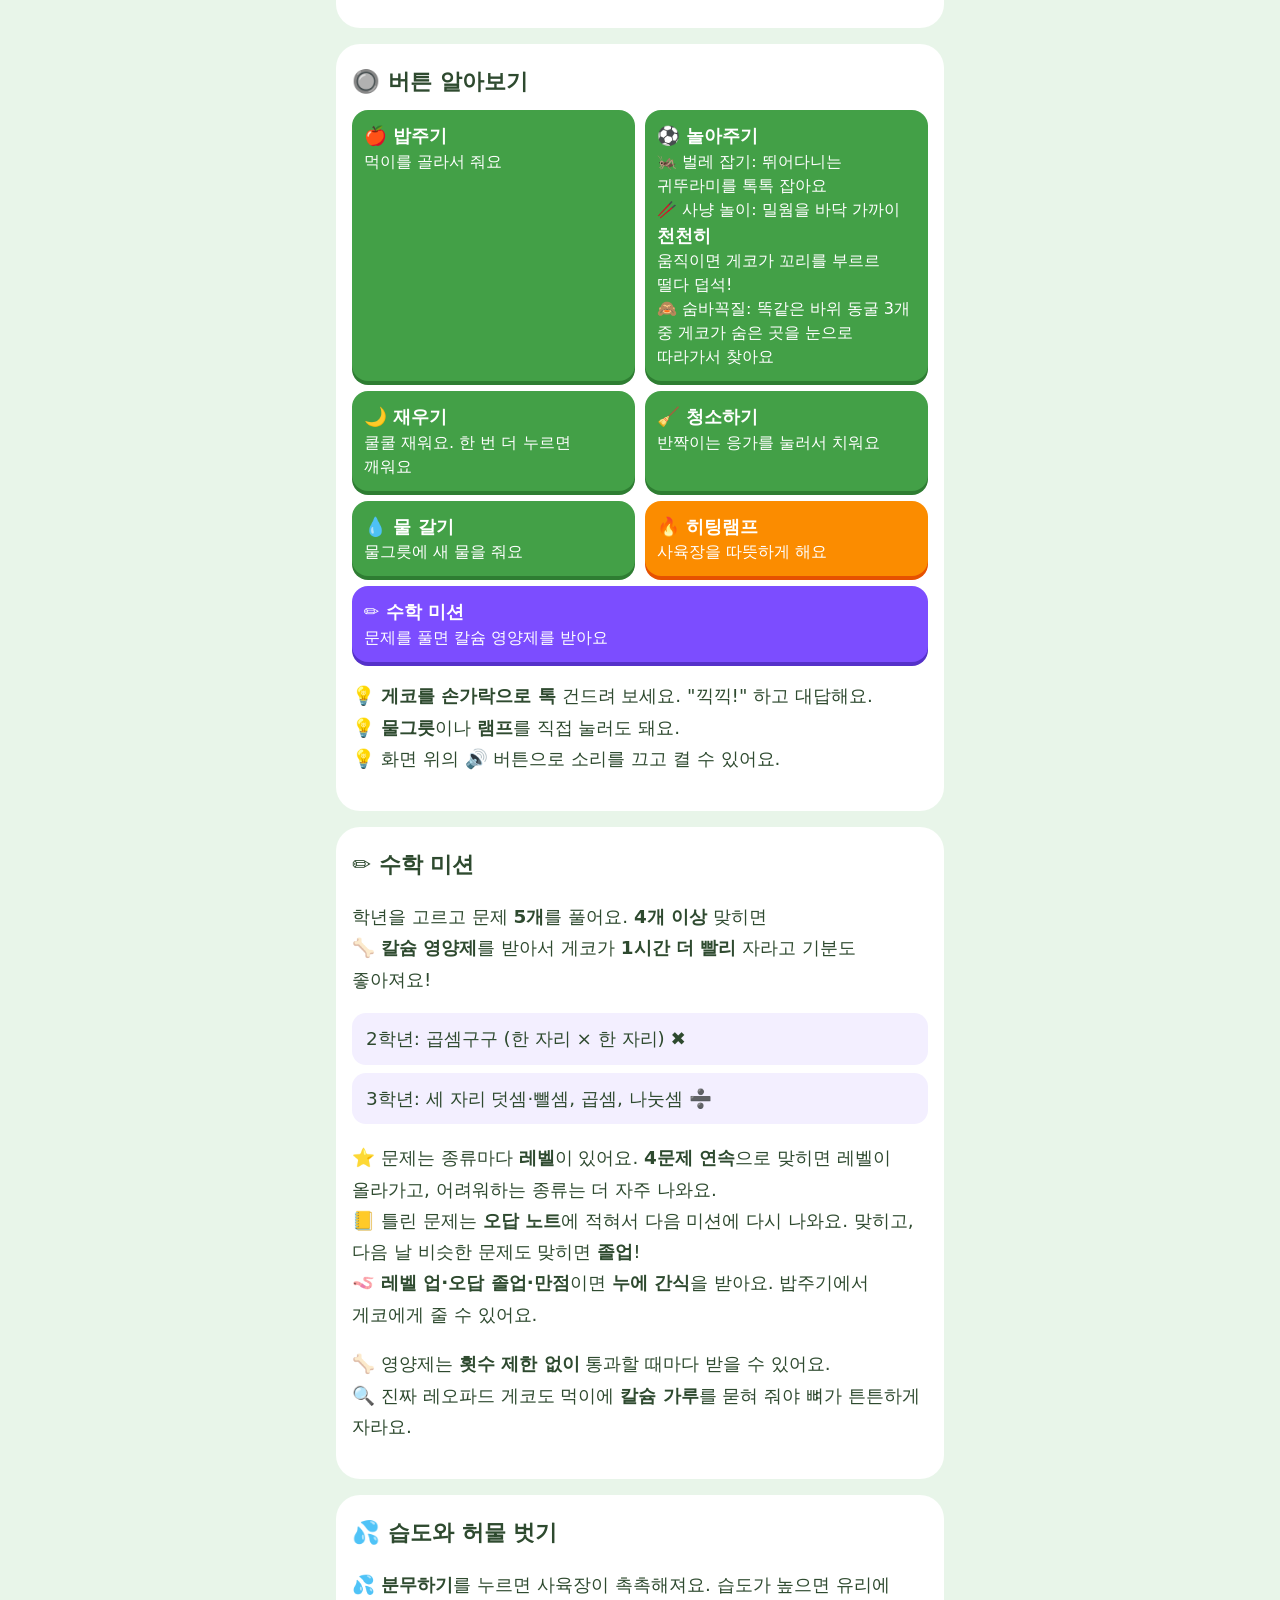
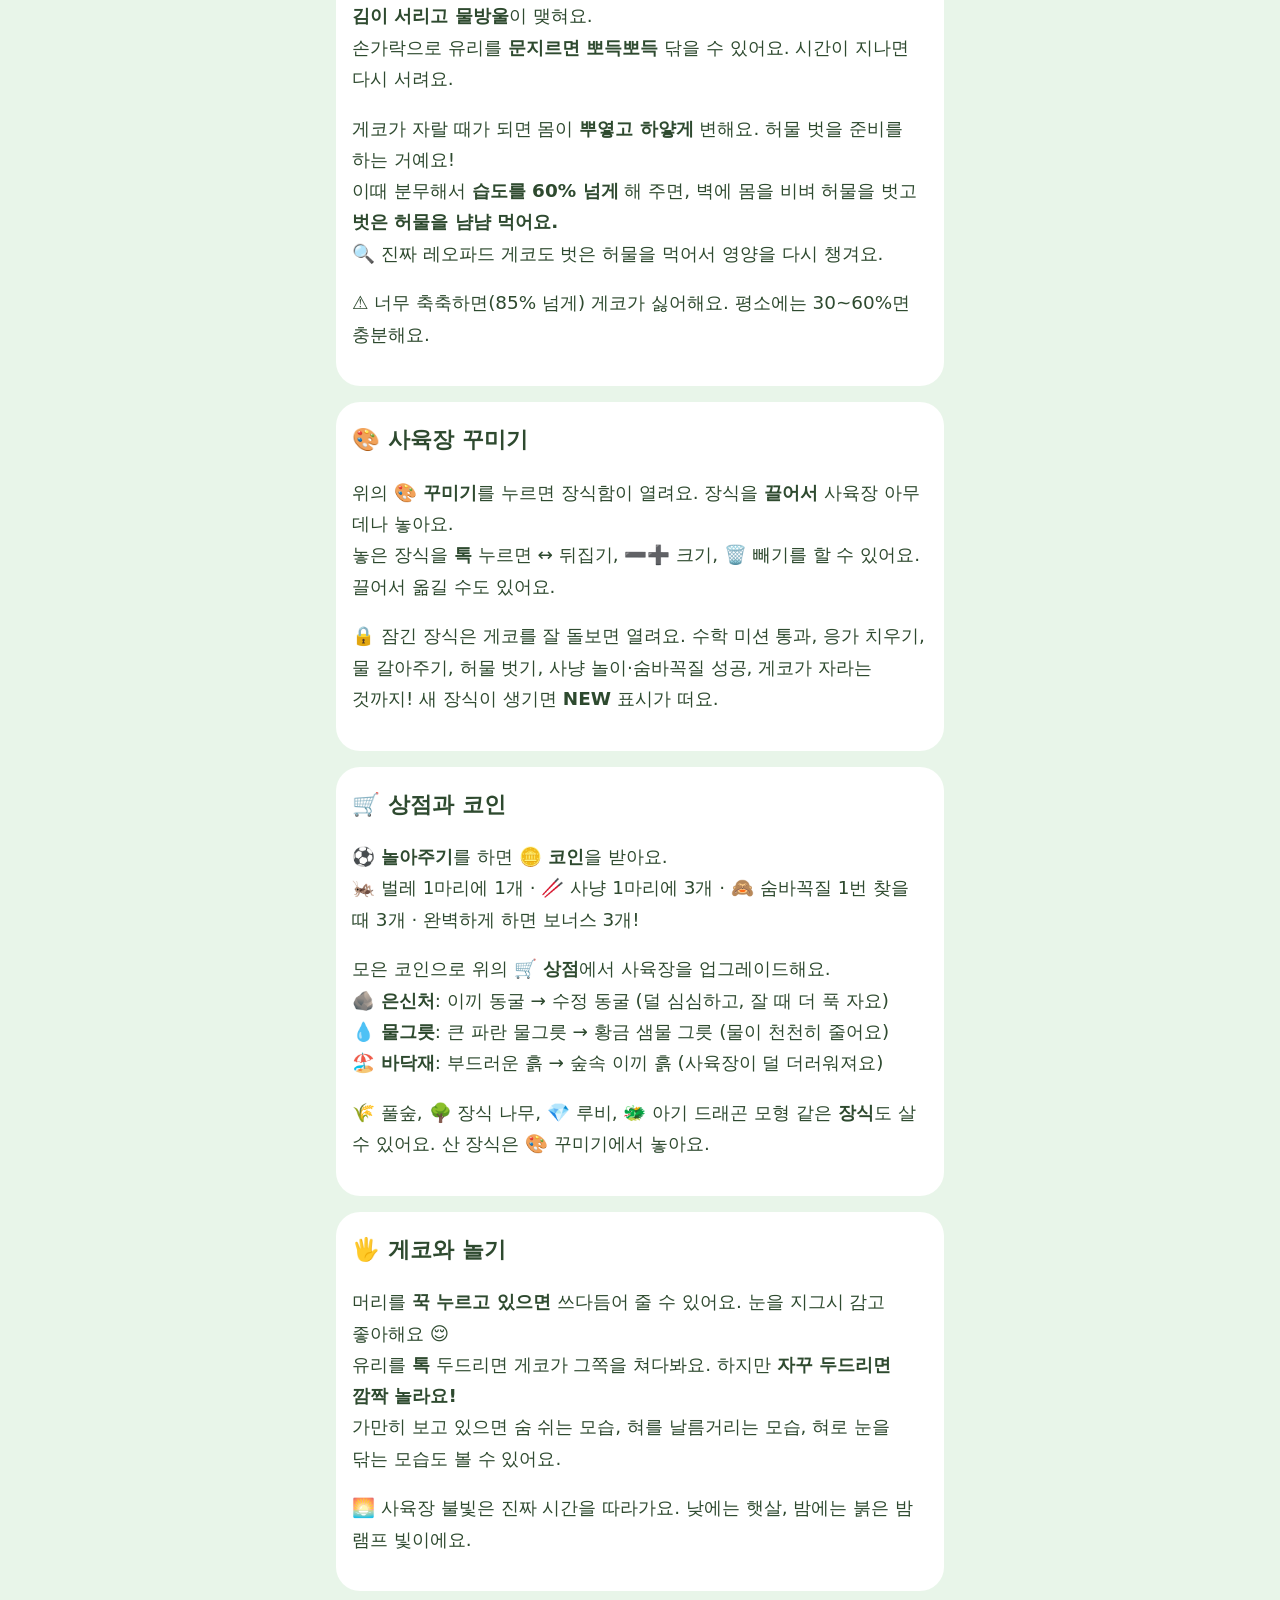
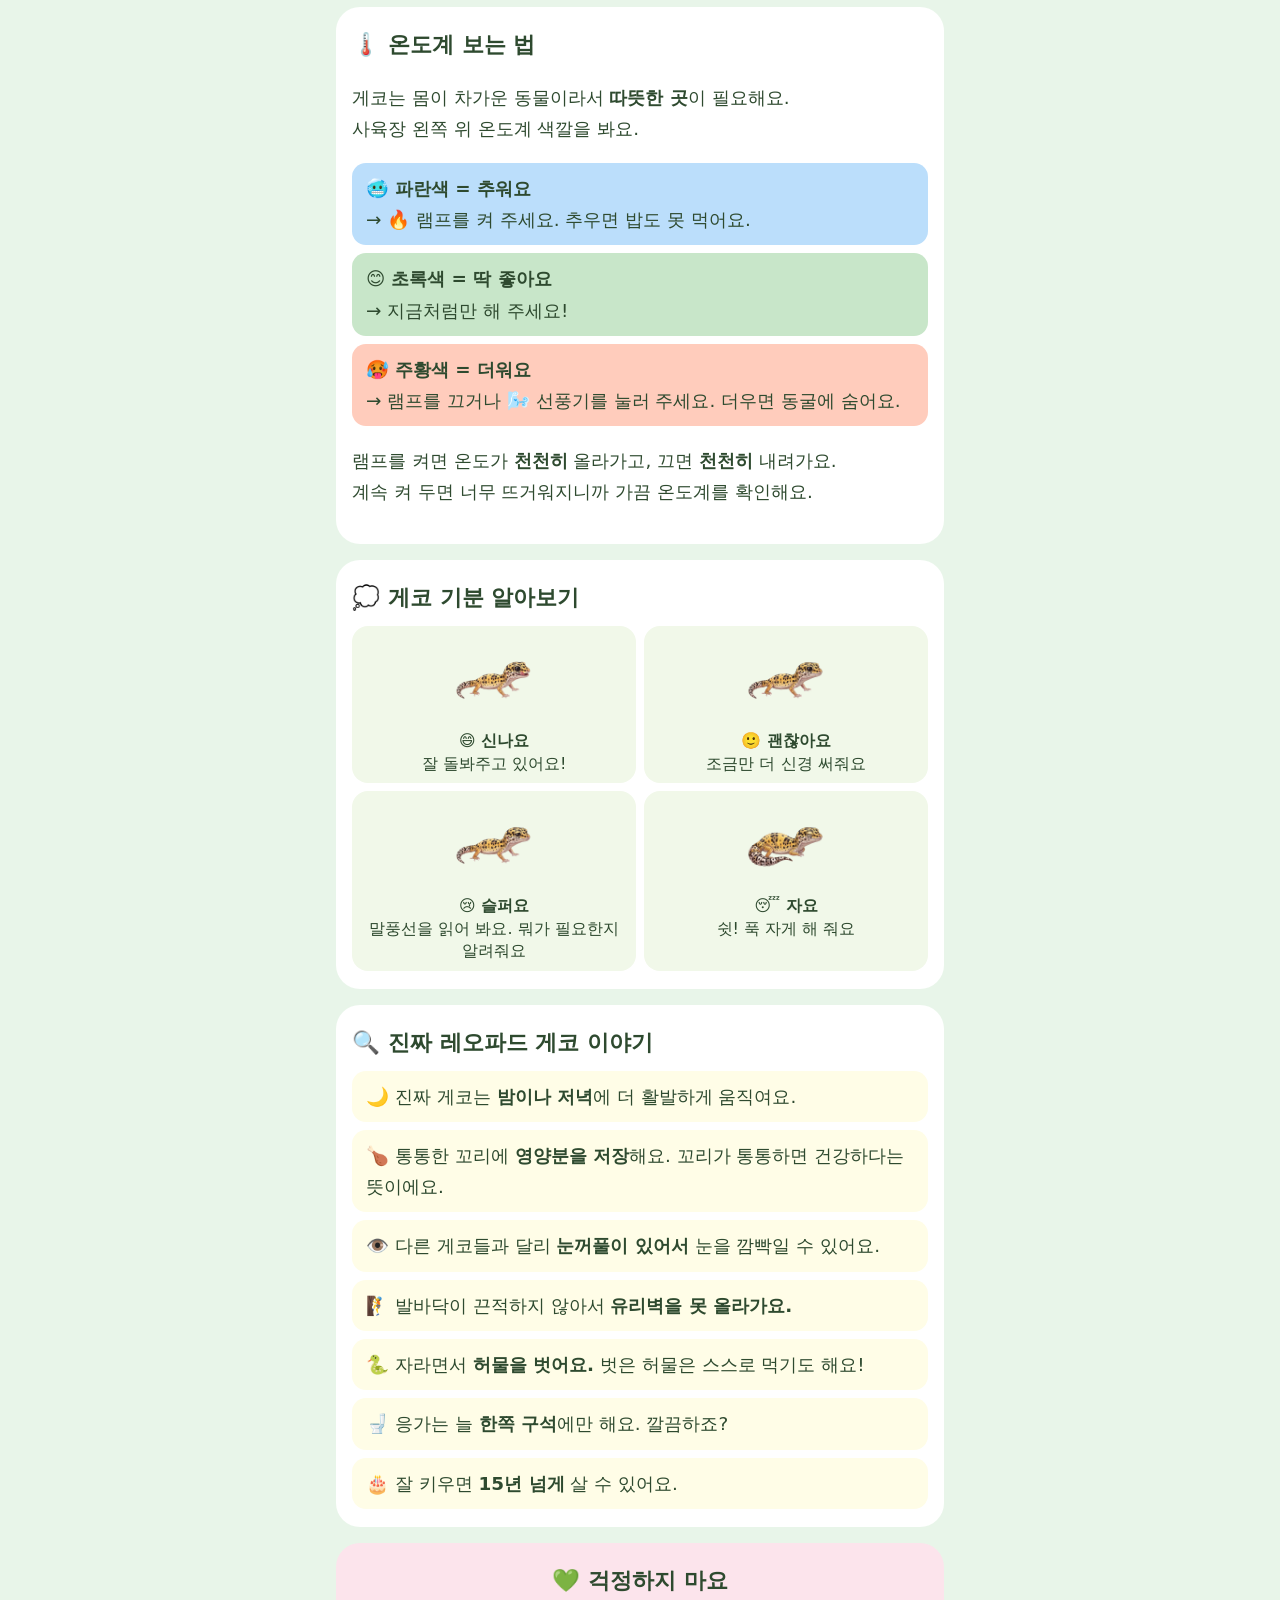
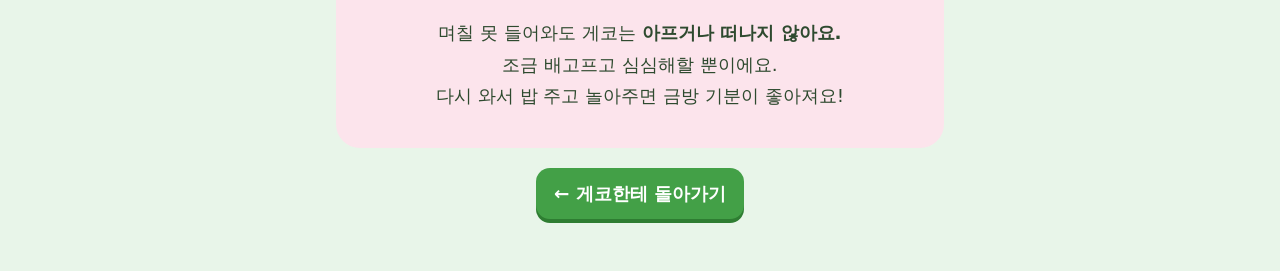
==== commit 65a2a64c: "Add fan button to cool the tank, tuck golden key into the corner (v0.14.0) Co-Authored-By: Claude Op" ====
--- a/help.html
+++ b/help.html
@@ -159,7 +159,7 @@
     <div class="temps">
       <div class="temp cold">🥶 <b>파란색 = 추워요</b><br>→ 🔥 램프를 켜 주세요. 추우면 밥도 못 먹어요.</div>
       <div class="temp good">😊 <b>초록색 = 딱 좋아요</b><br>→ 지금처럼만 해 주세요!</div>
-      <div class="temp hot">🥵 <b>주황색 = 더워요</b><br>→ 램프를 꺼 주세요. 더우면 동굴에 숨어요.</div>
+      <div class="temp hot">🥵 <b>주황색 = 더워요</b><br>→ 램프를 끄거나 🌬️ 선풍기를 눌러 주세요. 더우면 동굴에 숨어요.</div>
     </div>
     <p>램프를 켜면 온도가 <b>천천히</b> 올라가고, 끄면 <b>천천히</b> 내려가요.<br>
     계속 켜 두면 너무 뜨거워지니까 가끔 온도계를 확인해요.</p>
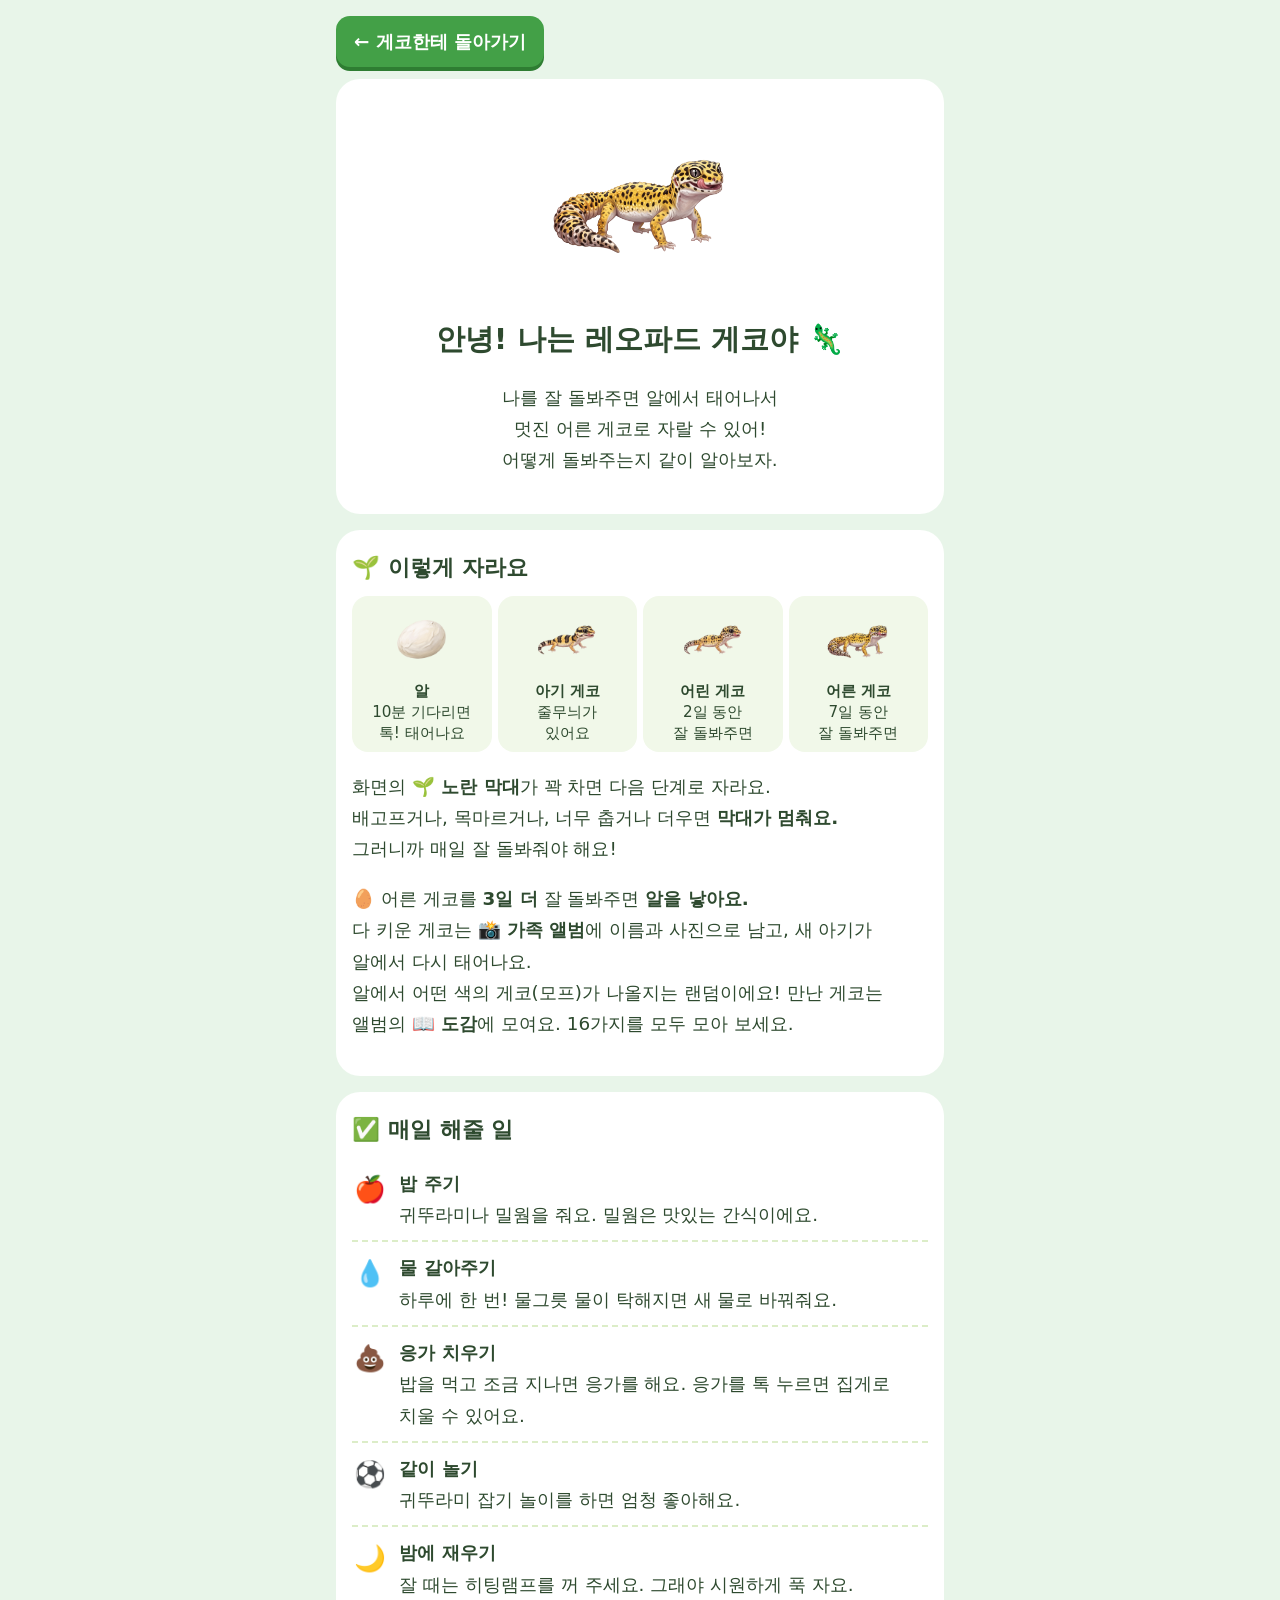
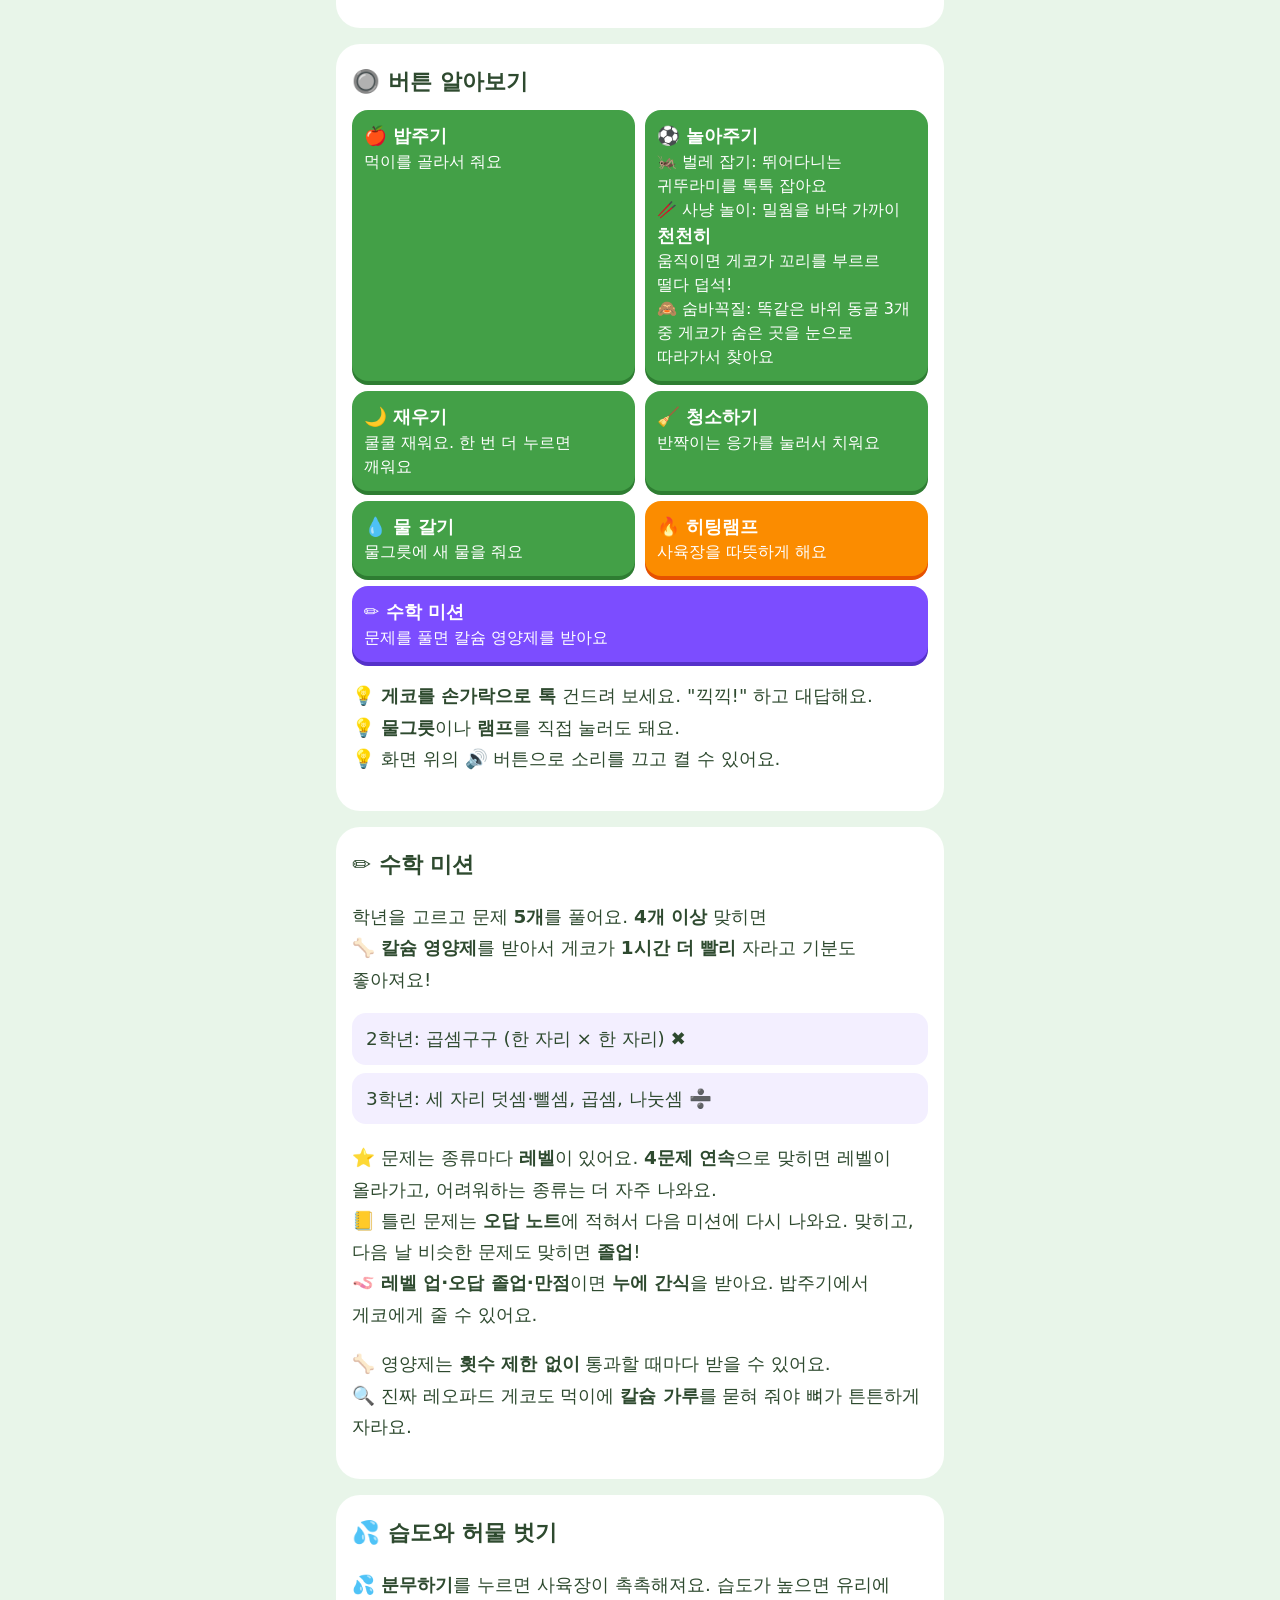
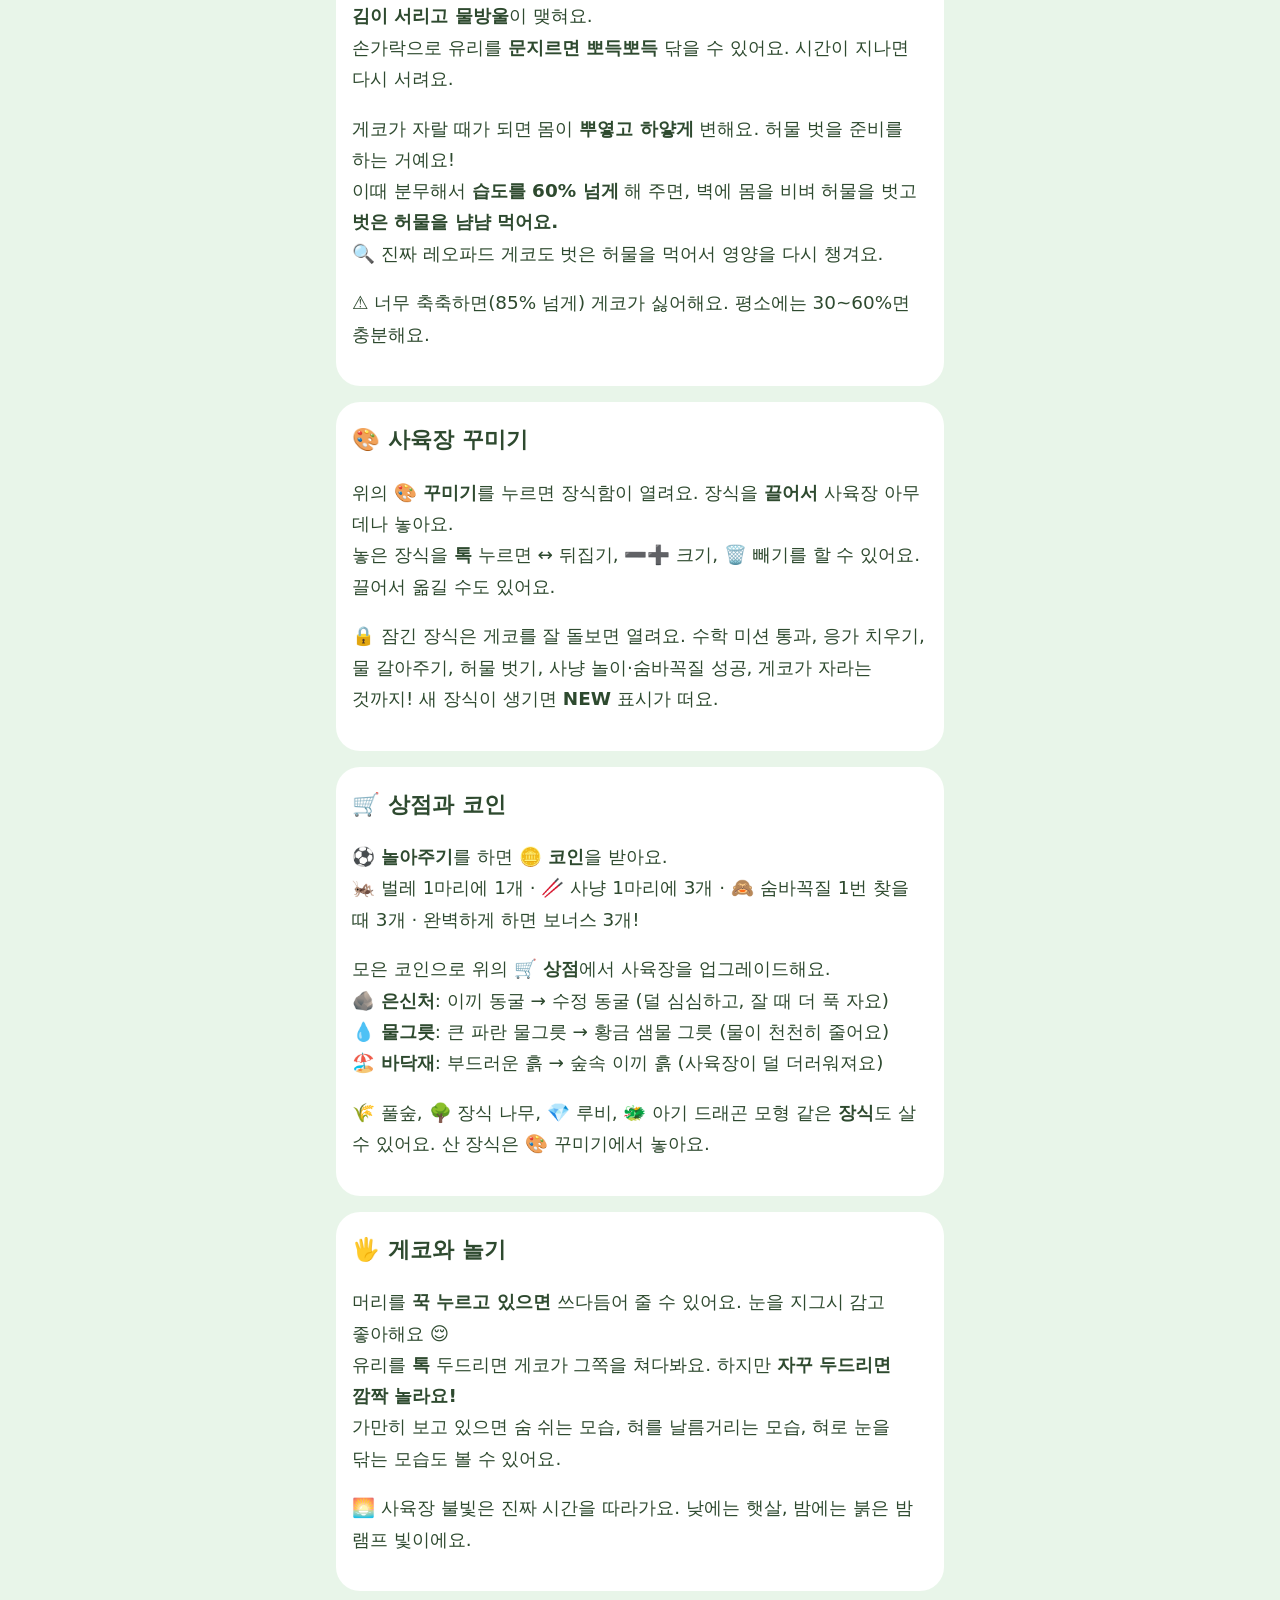
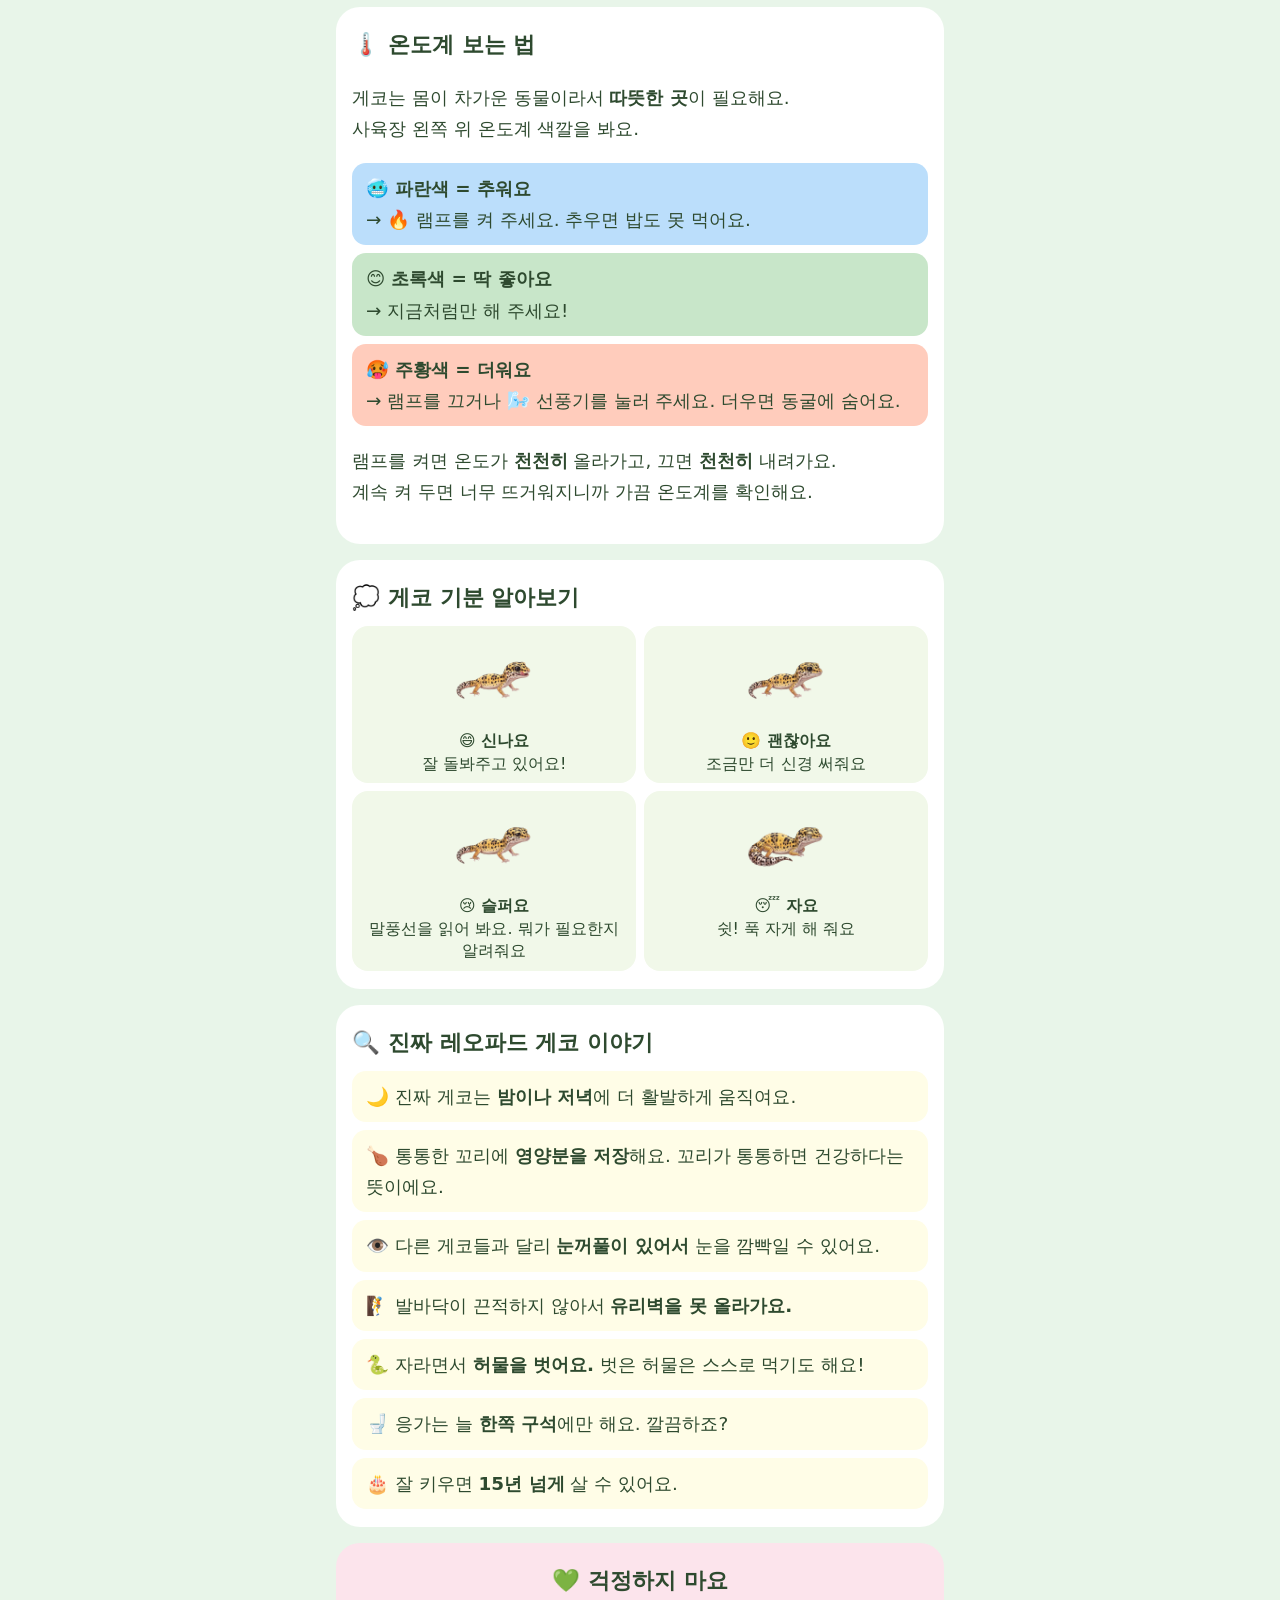
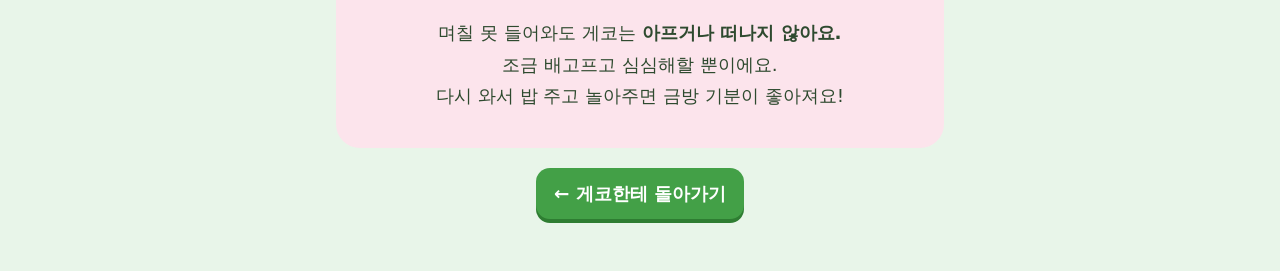
==== commit 6bcd4947: "16 morphs (8 new recolors), fan toggle that cools gradually like the lamp heats (v0.15.0) Co-Authore" ====
--- a/help.html
+++ b/help.html
@@ -71,7 +71,7 @@
     그러니까 매일 잘 돌봐줘야 해요!</p>
     <p>🥚 어른 게코를 <b>3일 더</b> 잘 돌봐주면 <b>알을 낳아요.</b><br>
     다 키운 게코는 <b>📸 가족 앨범</b>에 이름과 사진으로 남고, 새 아기가 알에서 다시 태어나요.<br>
-    알에서 어떤 색의 게코(모프)가 나올지는 랜덤이에요! 만난 게코는 앨범의 <b>📖 도감</b>에 모여요. 8가지를 모두 모아 보세요.</p>
+    알에서 어떤 색의 게코(모프)가 나올지는 랜덤이에요! 만난 게코는 앨범의 <b>📖 도감</b>에 모여요. 16가지를 모두 모아 보세요.</p>
   </section>
 
   <section>
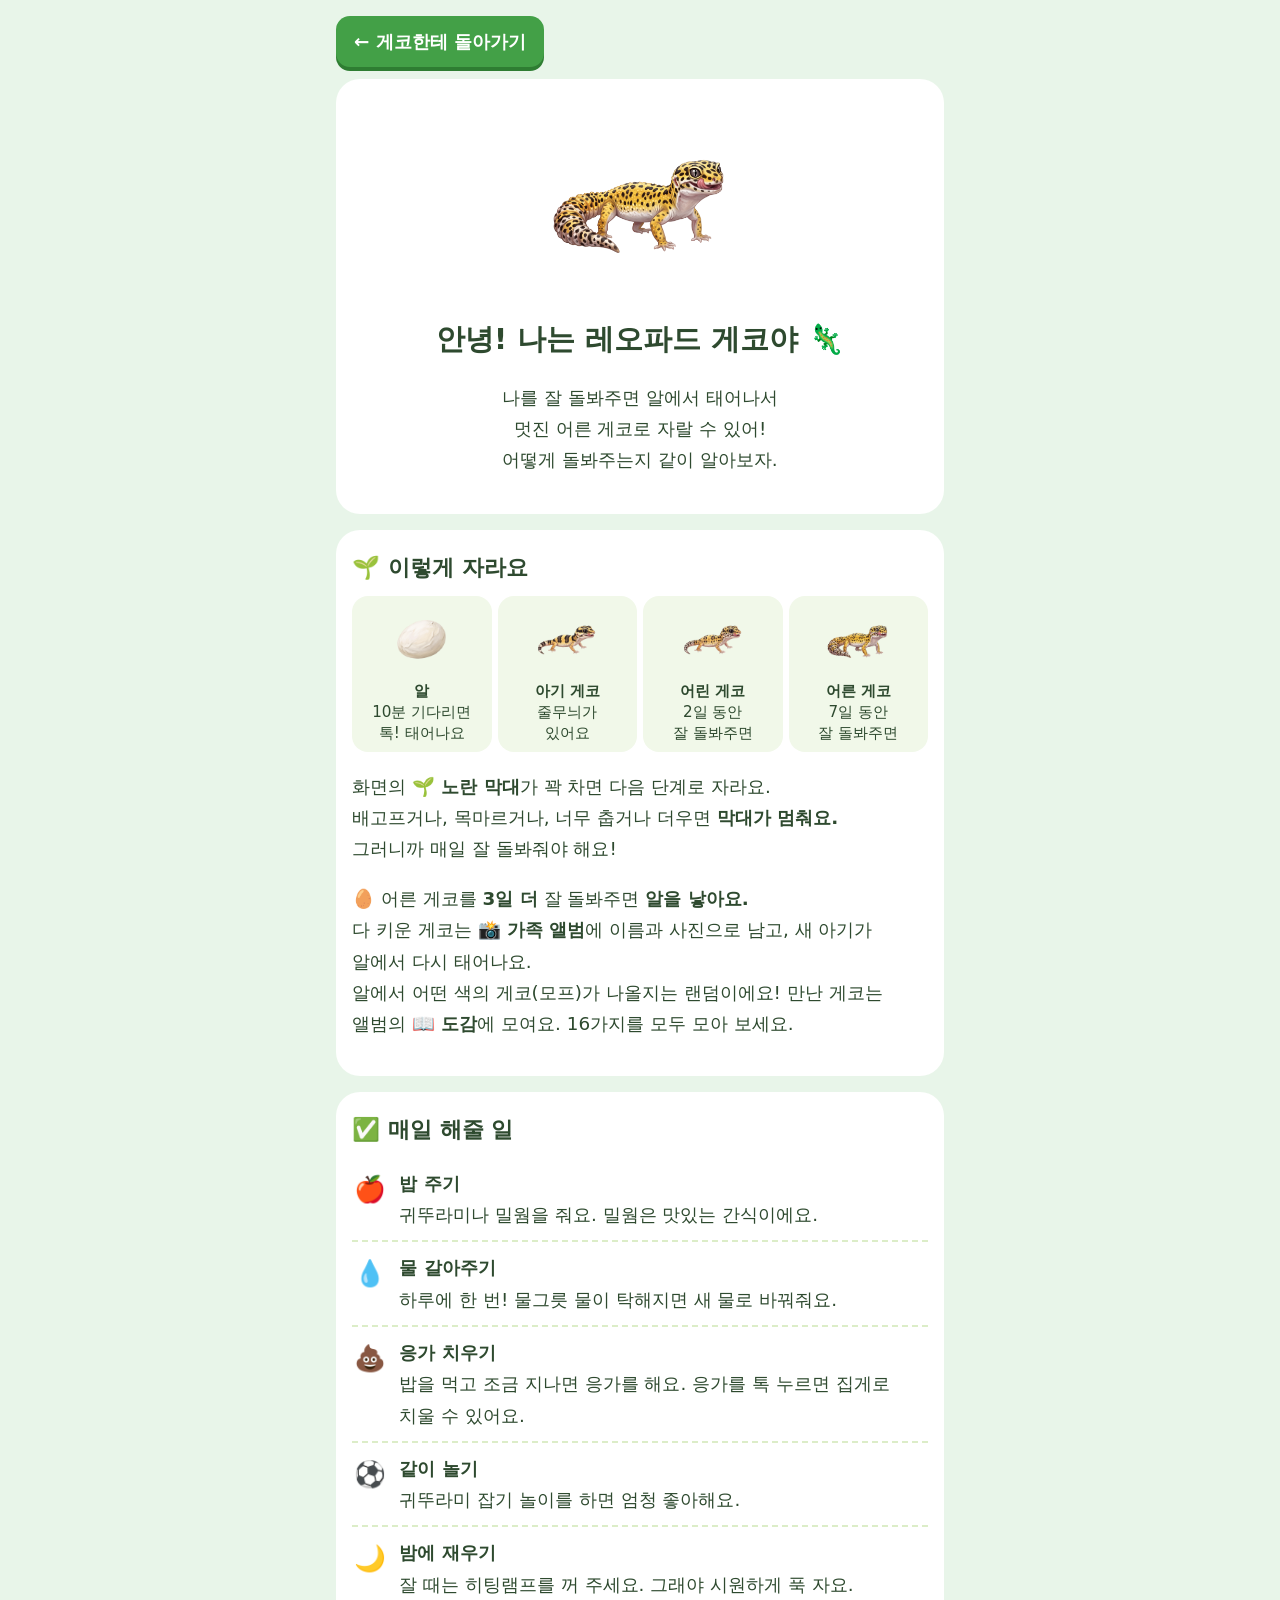
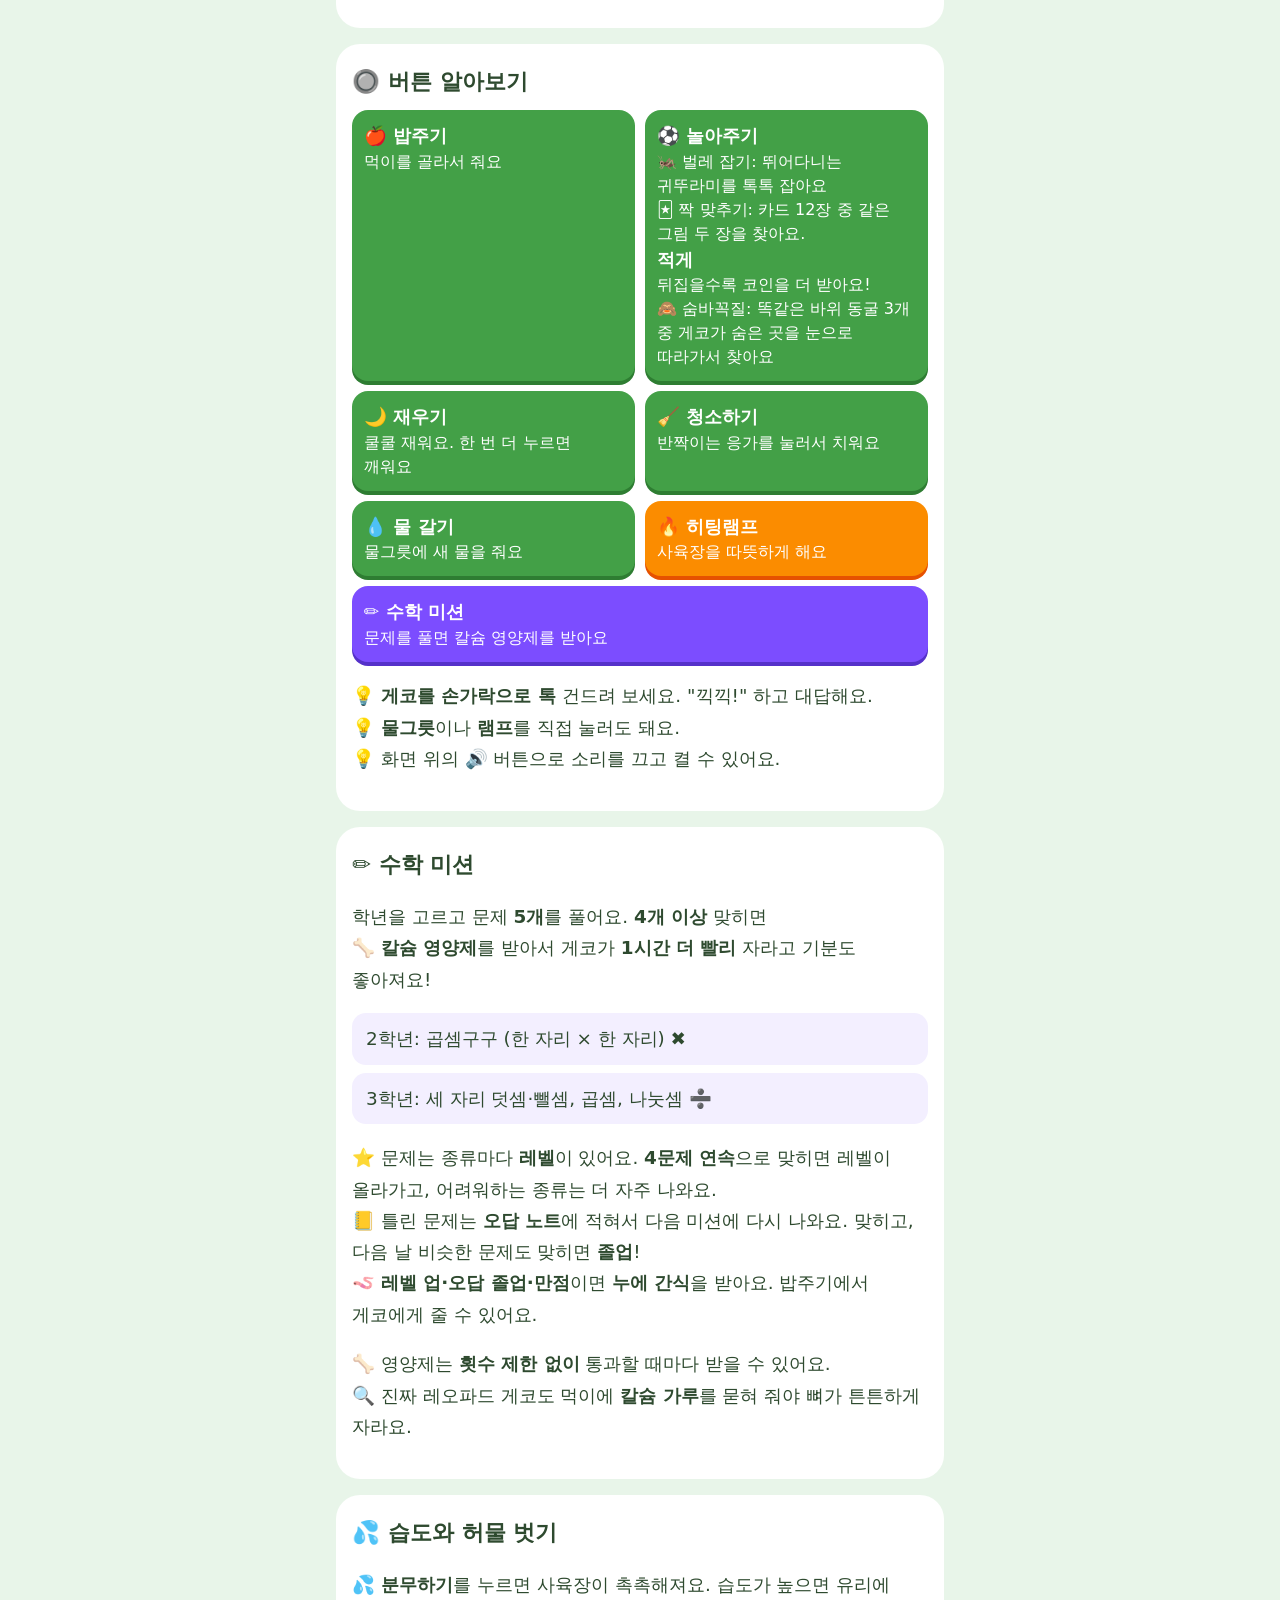
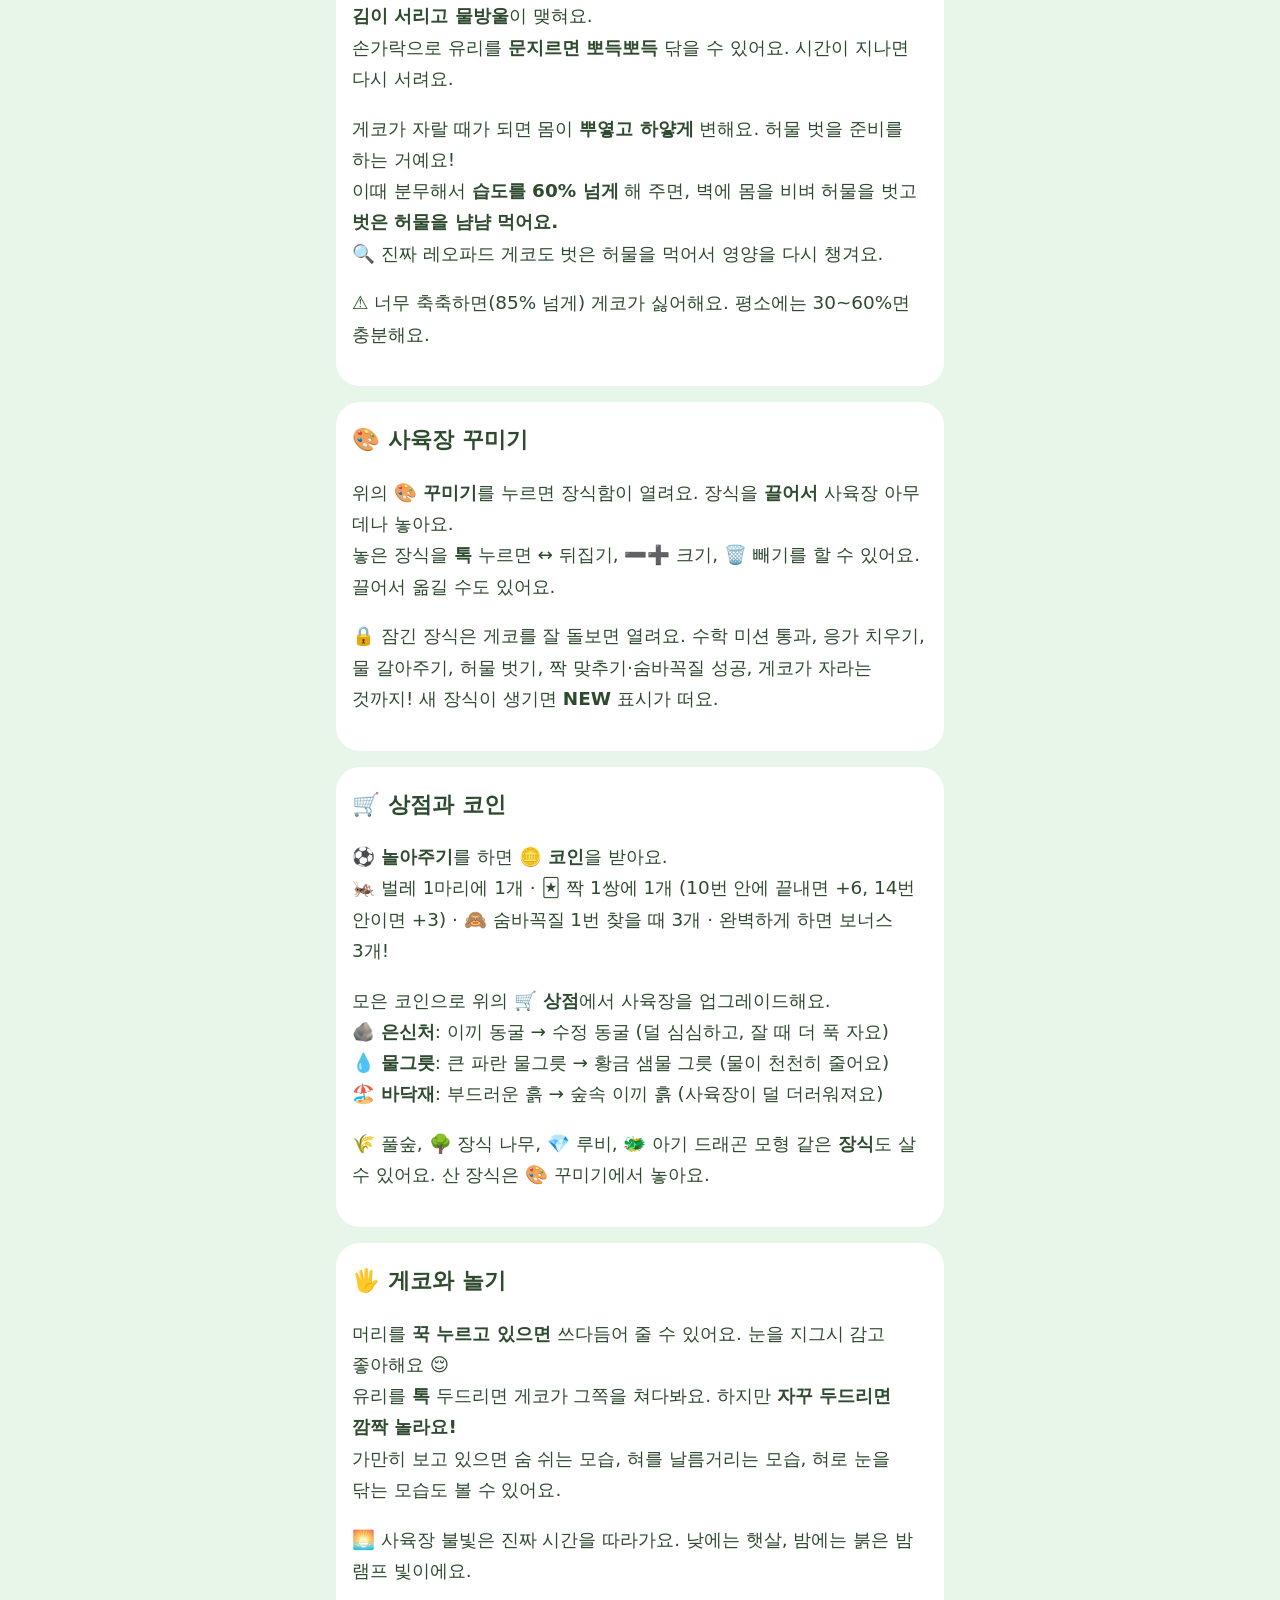
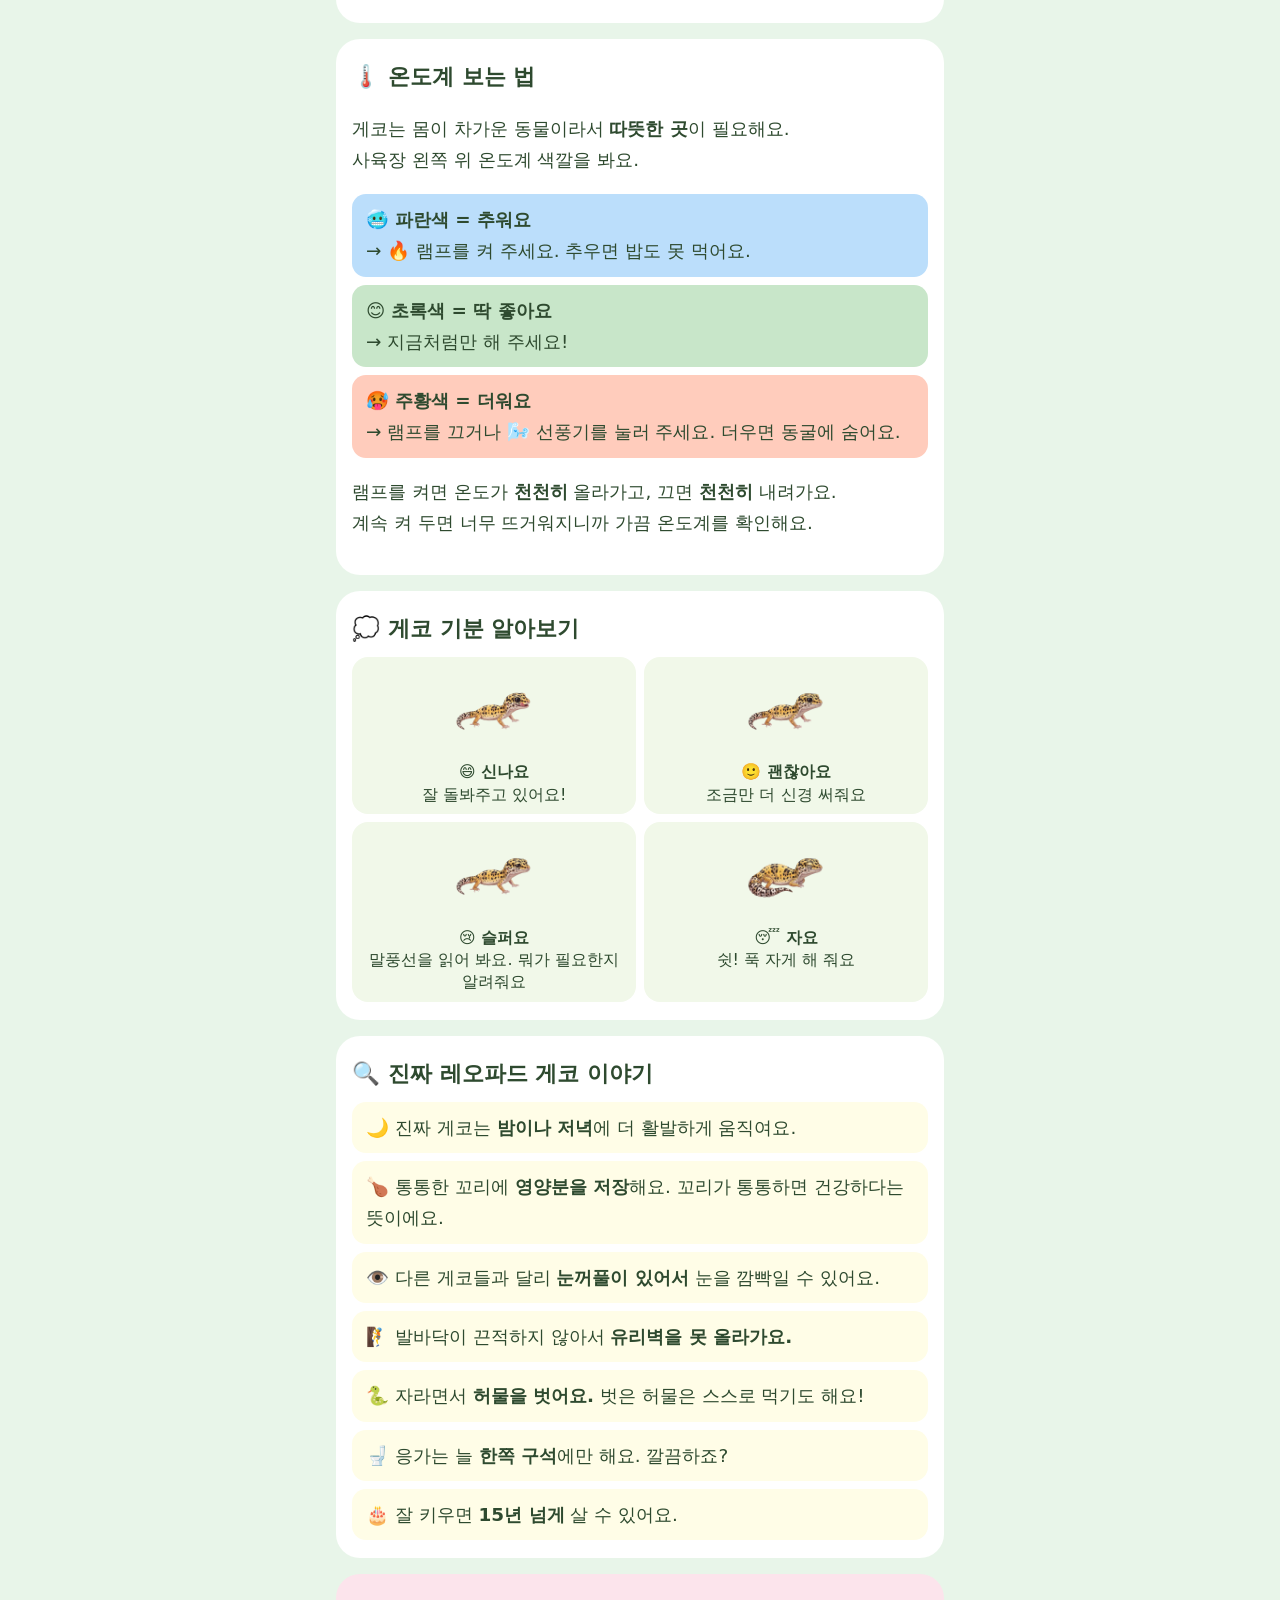
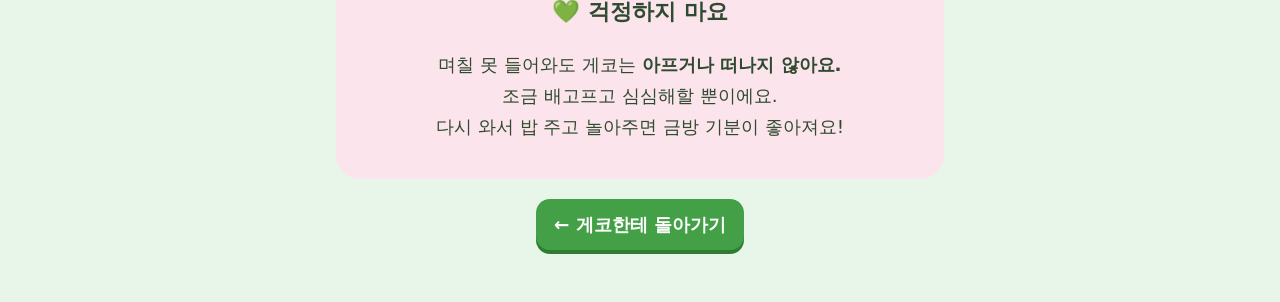
==== commit 054c223d: "Replace hunting game with memory card matching game (v0.27.0) Co-Authored-By: Claude Opus 5.5 <norep" ====
--- a/help.html
+++ b/help.html
@@ -90,7 +90,7 @@
     <div class="buttons">
       <div class="btn"><b>🍎 밥주기</b>먹이를 골라서 줘요</div>
       <div class="btn"><b>⚽ 놀아주기</b>🦗 벌레 잡기: 뛰어다니는 귀뚜라미를 톡톡 잡아요<br>
-        🥢 사냥 놀이: 밀웜을 바닥 가까이 <b>천천히</b> 움직이면 게코가 꼬리를 부르르 떨다 덥석!<br>
+        🃏 짝 맞추기: 카드 12장 중 같은 그림 두 장을 찾아요. <b>적게</b> 뒤집을수록 코인을 더 받아요!<br>
         🙈 숨바꼭질: 똑같은 바위 동굴 3개 중 게코가 숨은 곳을 눈으로 따라가서 찾아요</div>
       <div class="btn"><b>🌙 재우기</b>쿨쿨 재워요. 한 번 더 누르면 깨워요</div>
       <div class="btn"><b>🧹 청소하기</b>반짝이는 응가를 눌러서 치워요</div>
@@ -131,13 +131,13 @@
     <p>위의 <b>🎨 꾸미기</b>를 누르면 장식함이 열려요. 장식을 <b>끌어서</b> 사육장 아무 데나 놓아요.<br>
     놓은 장식을 <b>톡</b> 누르면 ↔️ 뒤집기, ➖➕ 크기, 🗑️ 빼기를 할 수 있어요. 끌어서 옮길 수도 있어요.</p>
     <p>🔒 잠긴 장식은 게코를 잘 돌보면 열려요. 수학 미션 통과, 응가 치우기, 물 갈아주기, 허물 벗기,
-    사냥 놀이·숨바꼭질 성공, 게코가 자라는 것까지! 새 장식이 생기면 <b>NEW</b> 표시가 떠요.</p>
+    짝 맞추기·숨바꼭질 성공, 게코가 자라는 것까지! 새 장식이 생기면 <b>NEW</b> 표시가 떠요.</p>
   </section>
 
   <section>
     <h2>🛒 상점과 코인</h2>
     <p><b>⚽ 놀아주기</b>를 하면 🪙 <b>코인</b>을 받아요.<br>
-    🦗 벌레 1마리에 1개 · 🥢 사냥 1마리에 3개 · 🙈 숨바꼭질 1번 찾을 때 3개 · 완벽하게 하면 보너스 3개!</p>
+    🦗 벌레 1마리에 1개 · 🃏 짝 1쌍에 1개 (10번 안에 끝내면 +6, 14번 안이면 +3) · 🙈 숨바꼭질 1번 찾을 때 3개 · 완벽하게 하면 보너스 3개!</p>
     <p>모은 코인으로 위의 <b>🛒 상점</b>에서 사육장을 업그레이드해요.<br>
     🪨 <b>은신처</b>: 이끼 동굴 → 수정 동굴 (덜 심심하고, 잘 때 더 푹 자요)<br>
     💧 <b>물그릇</b>: 큰 파란 물그릇 → 황금 샘물 그릇 (물이 천천히 줄어요)<br>
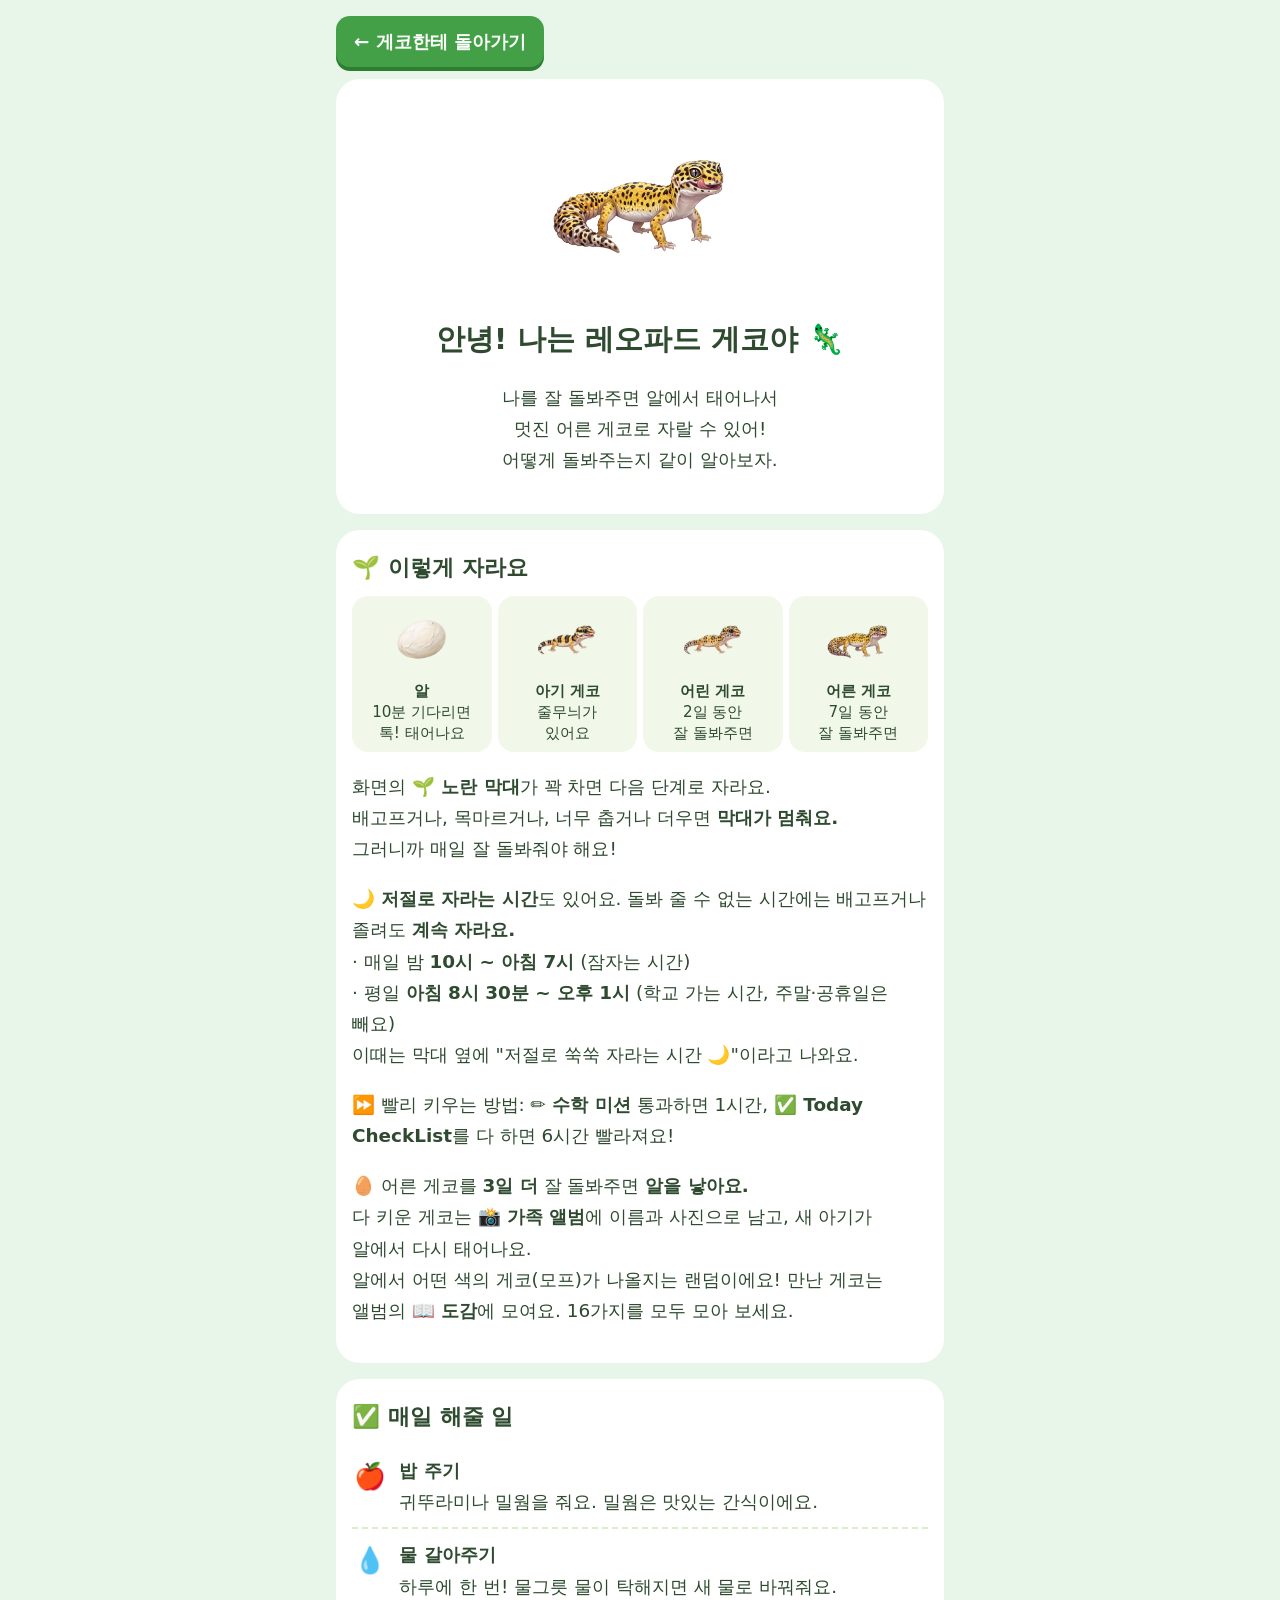
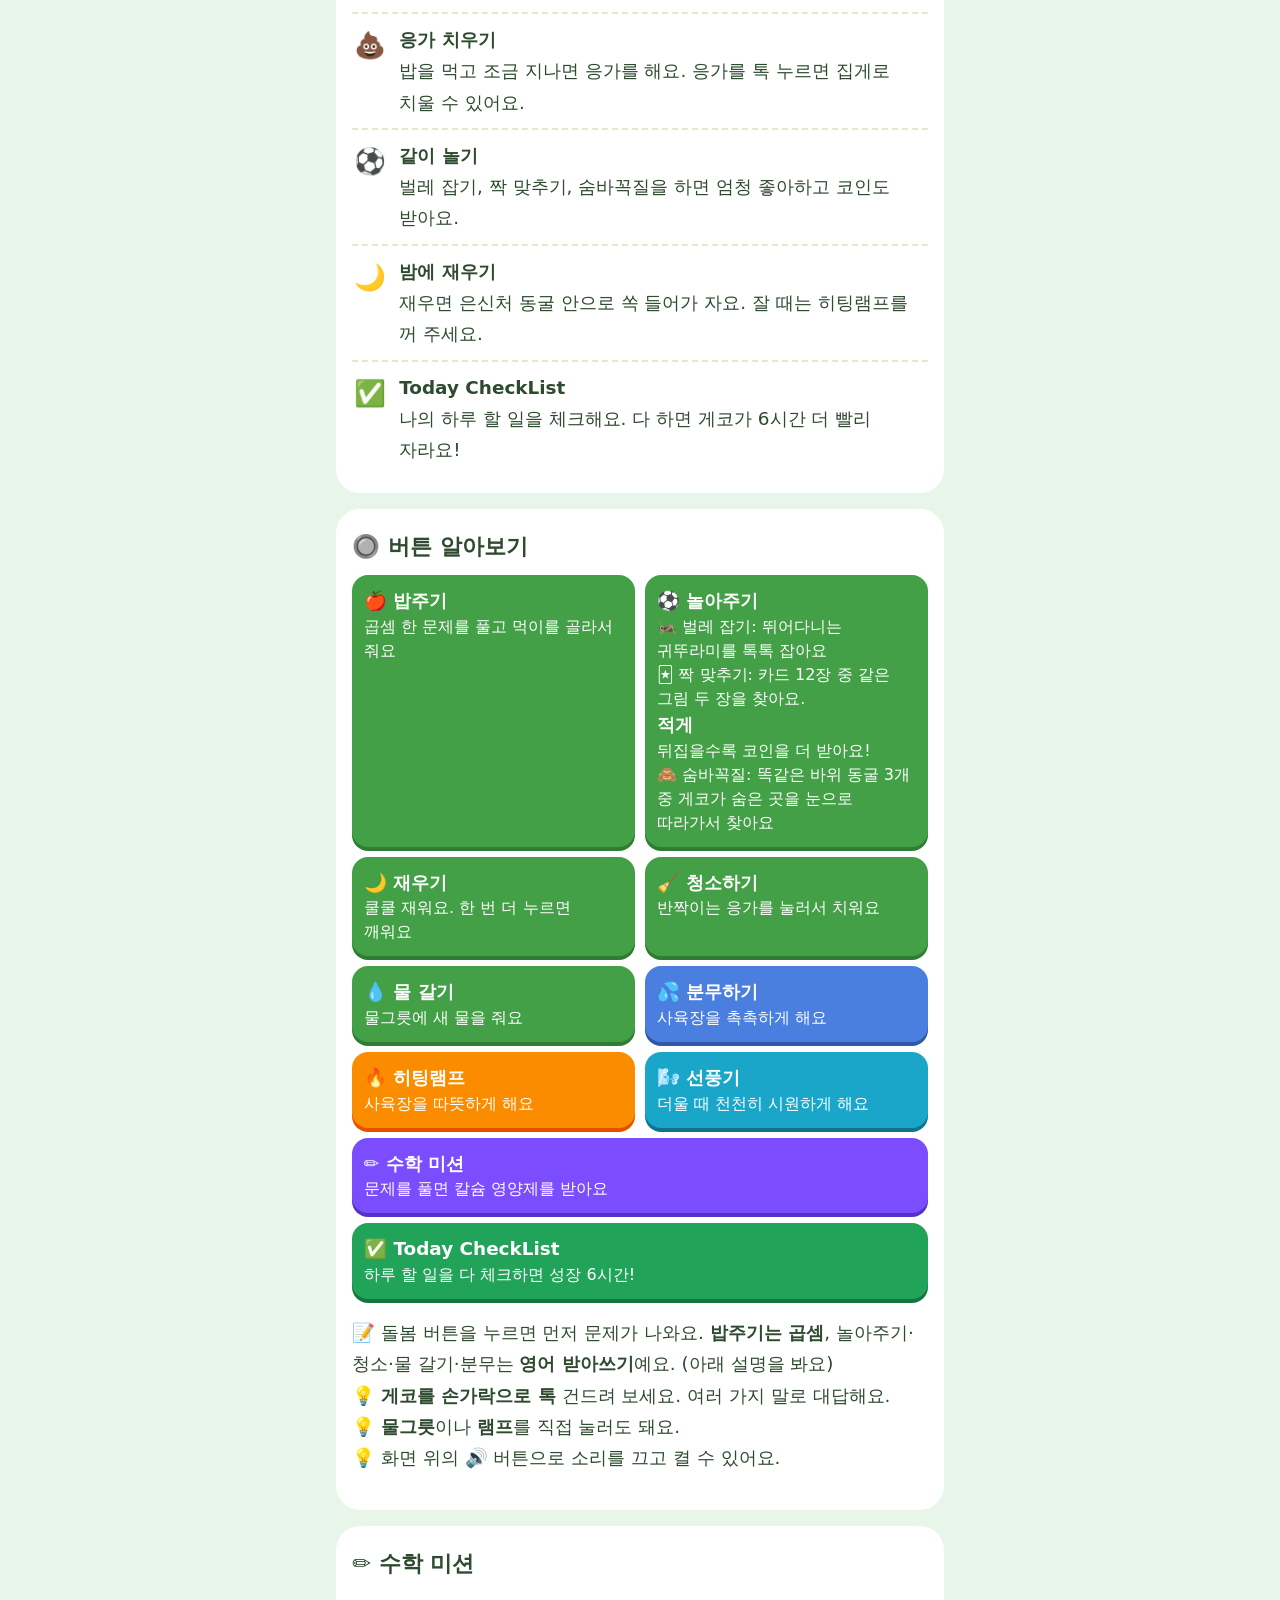
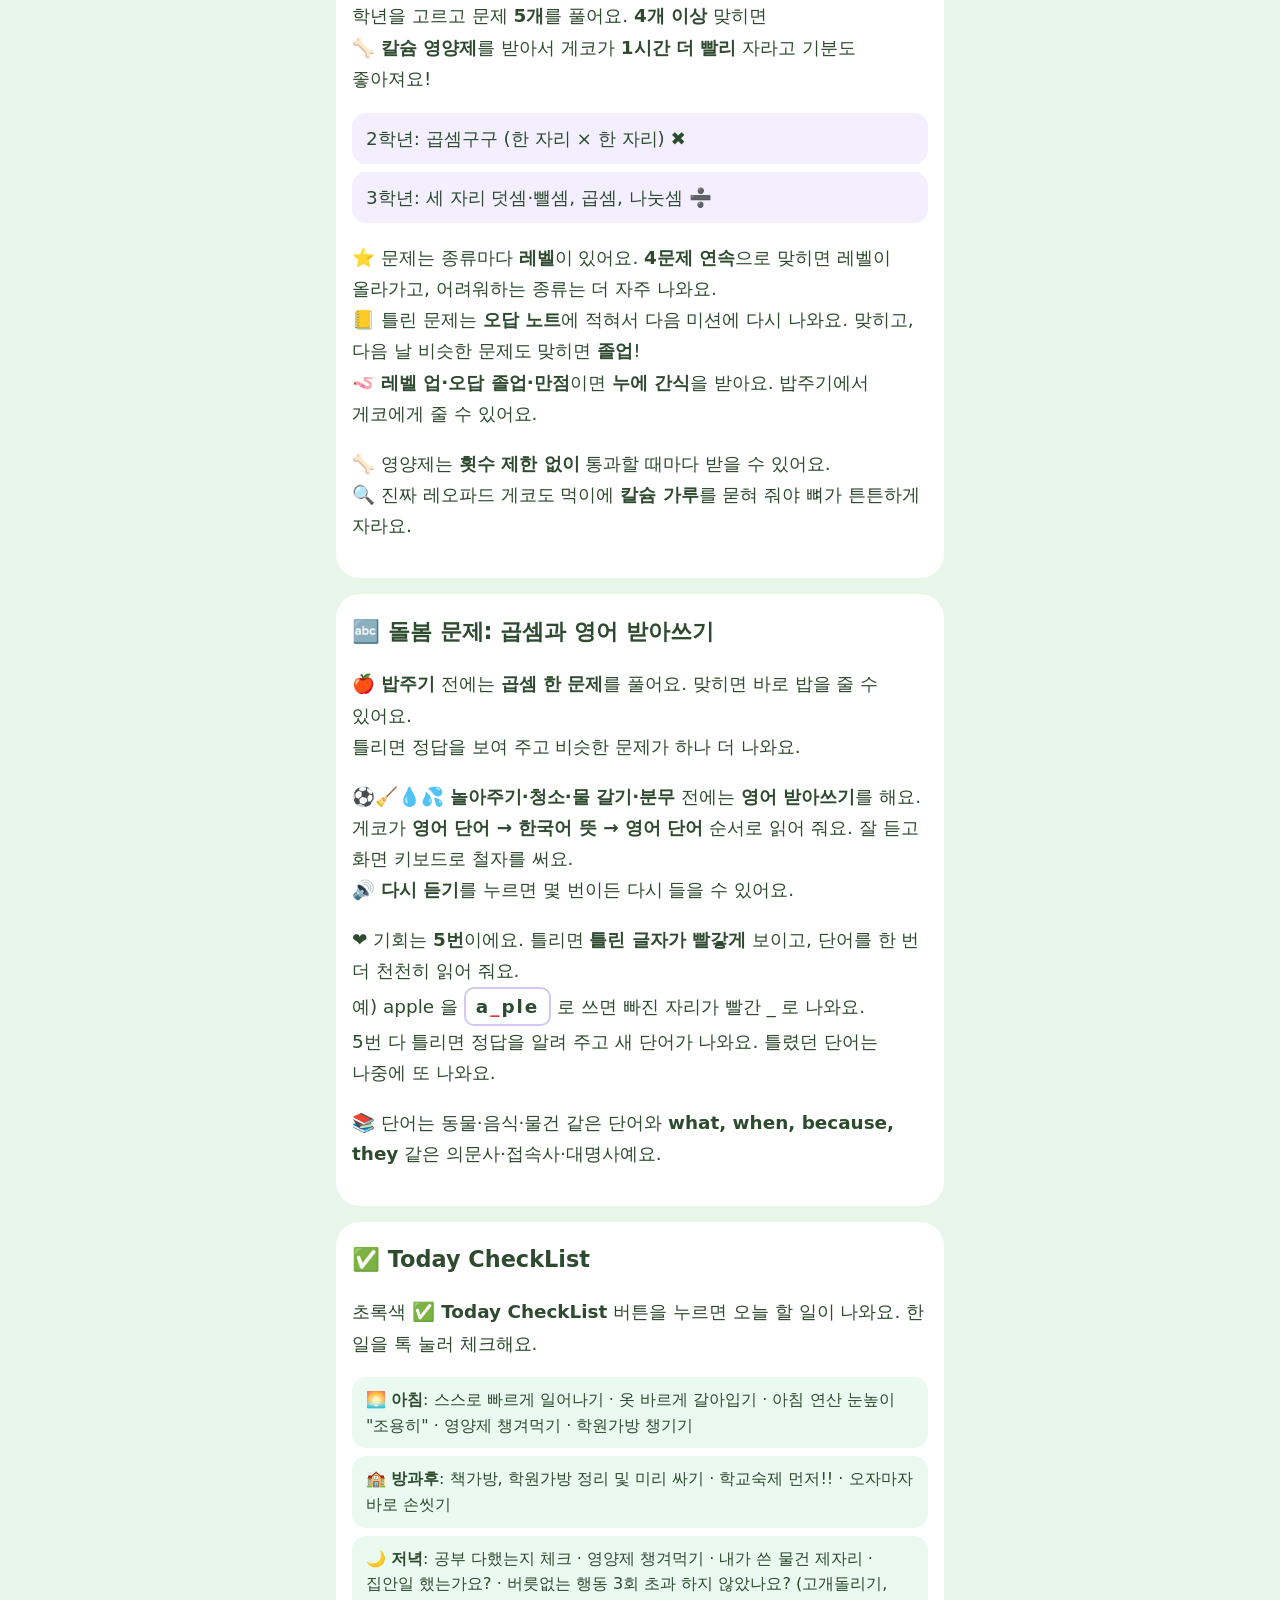
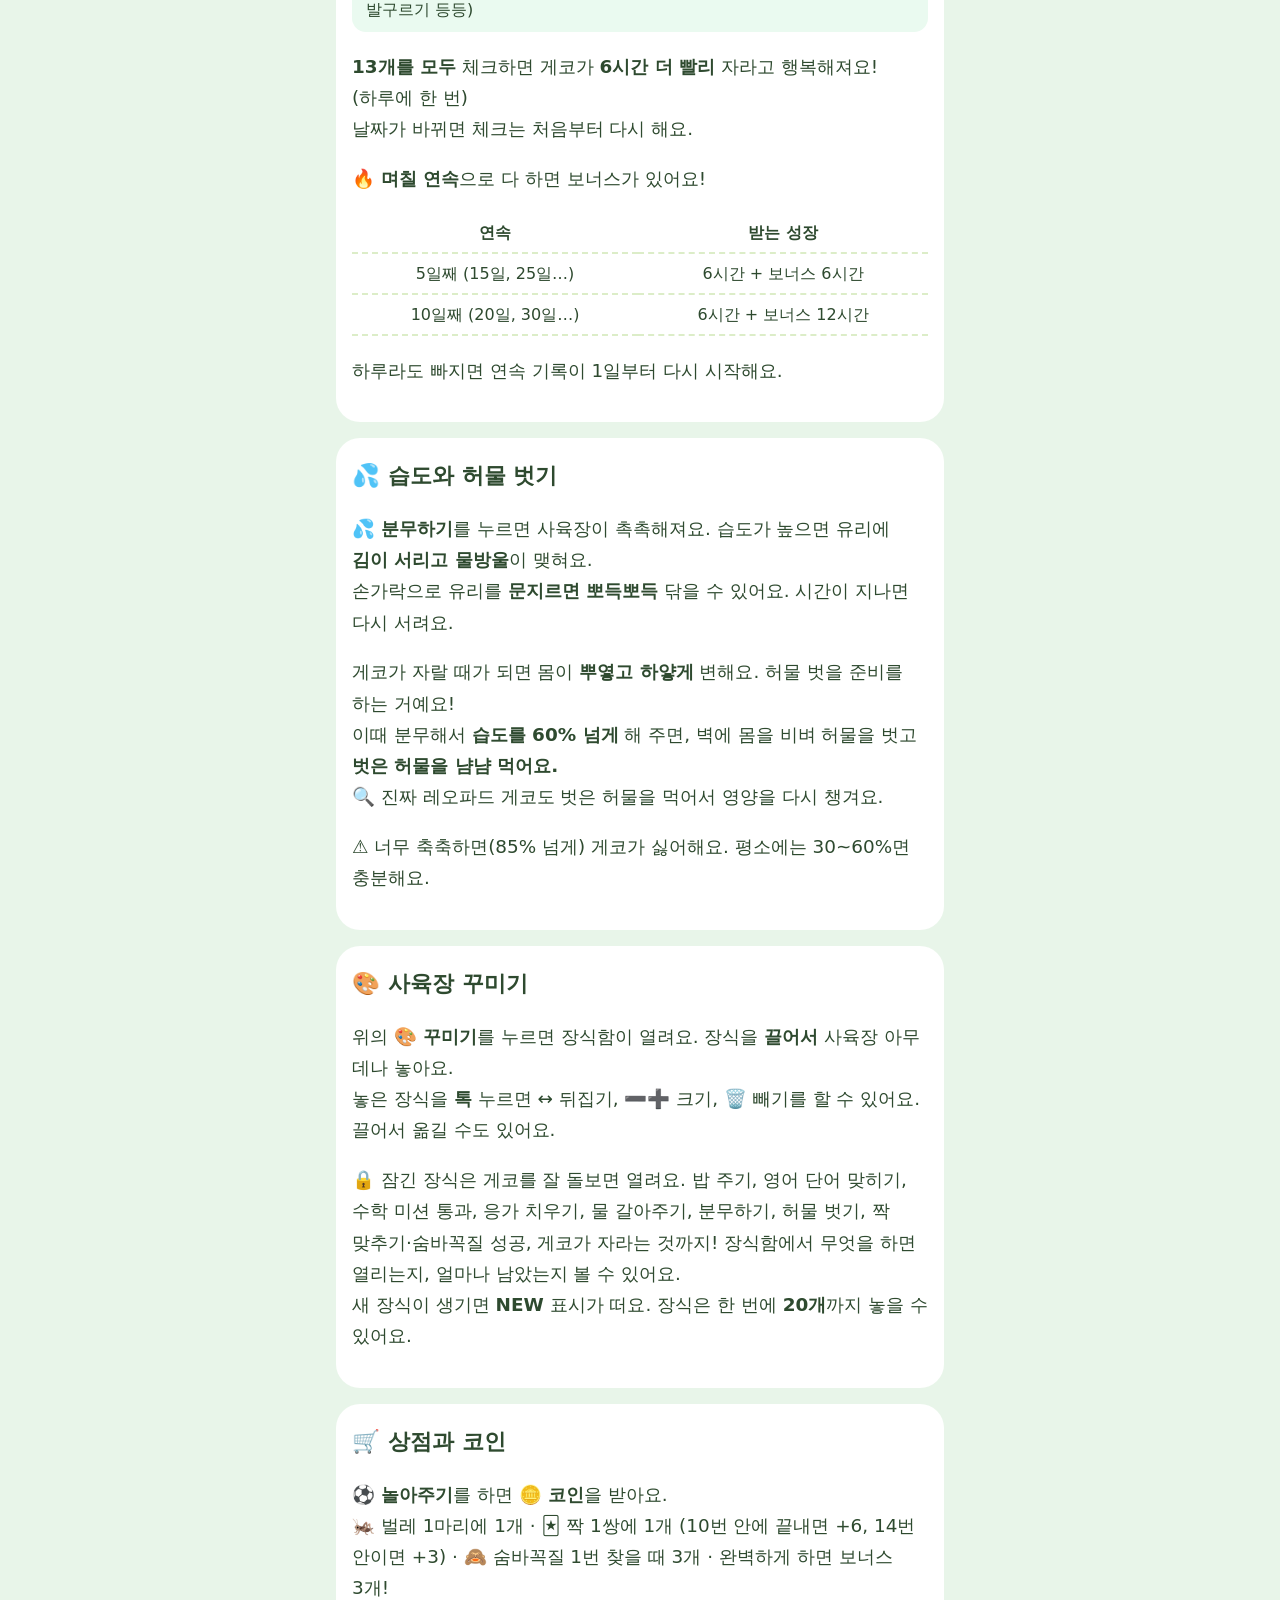
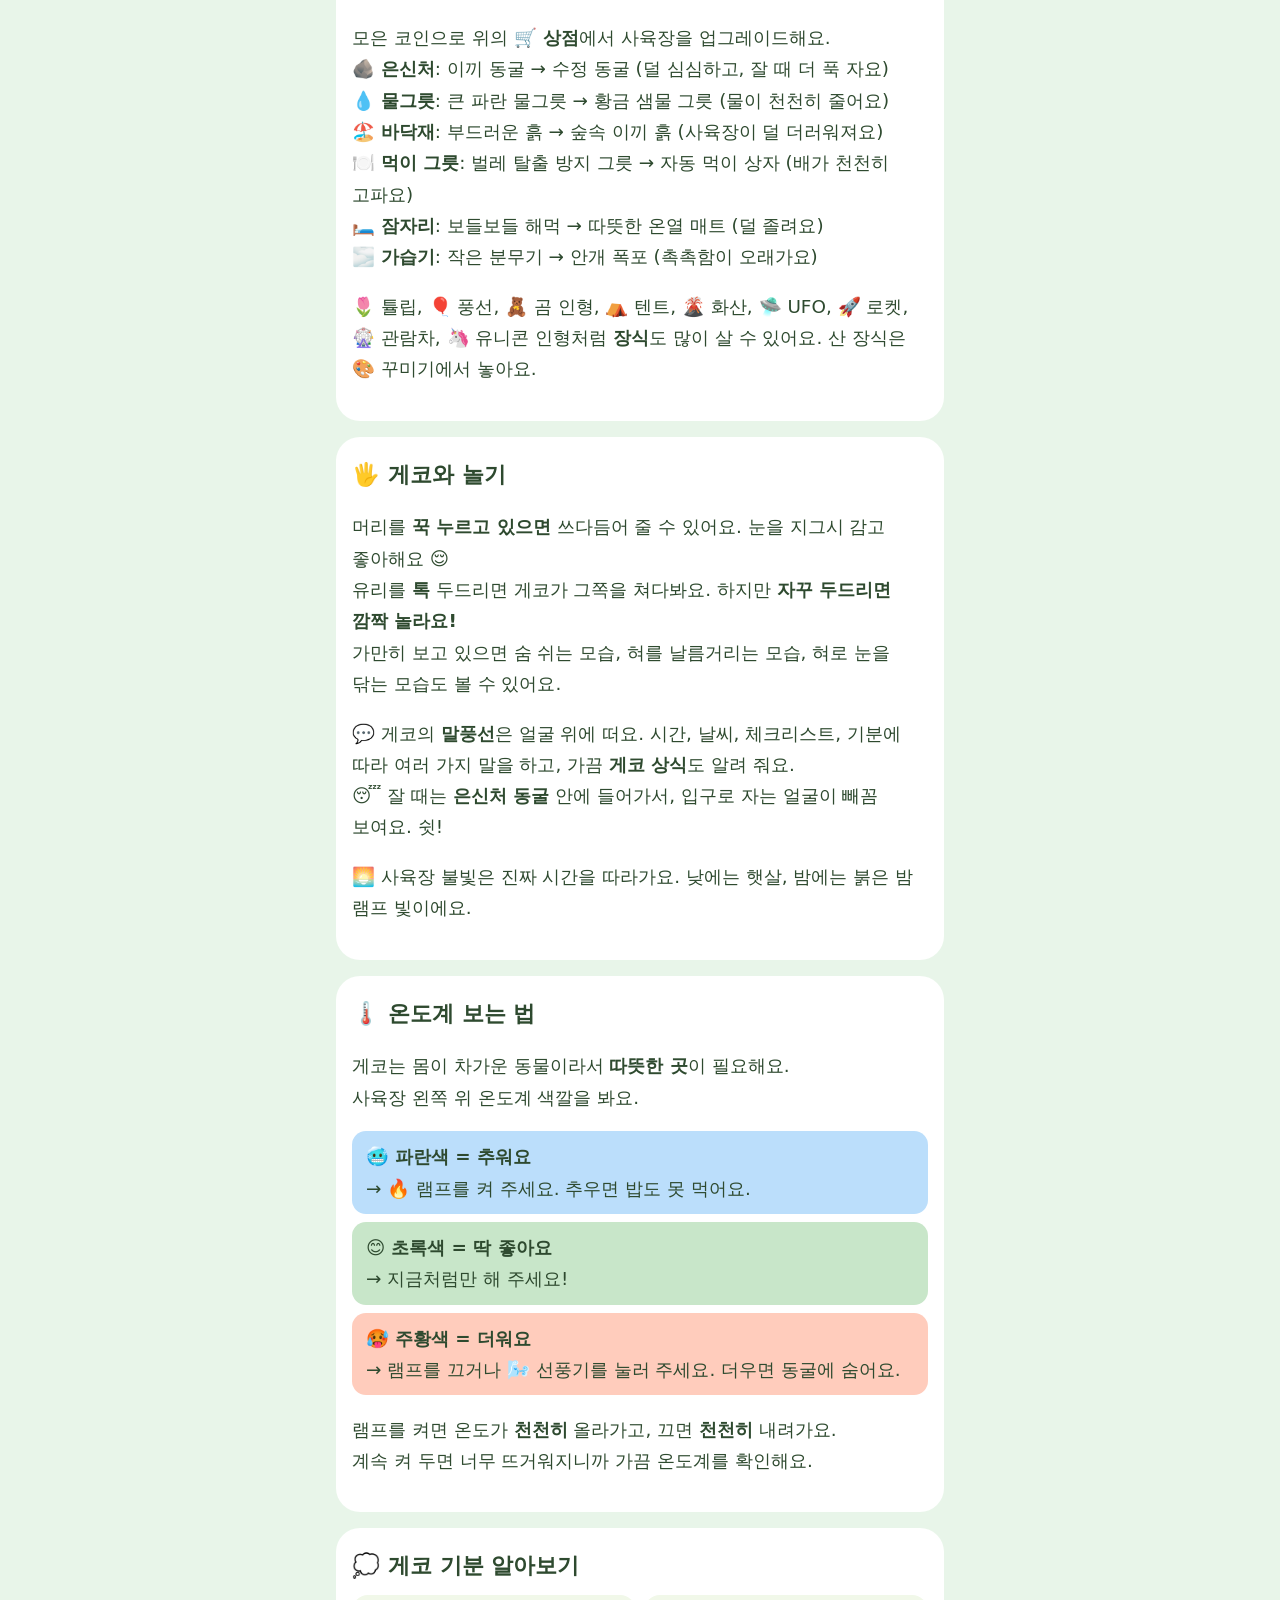
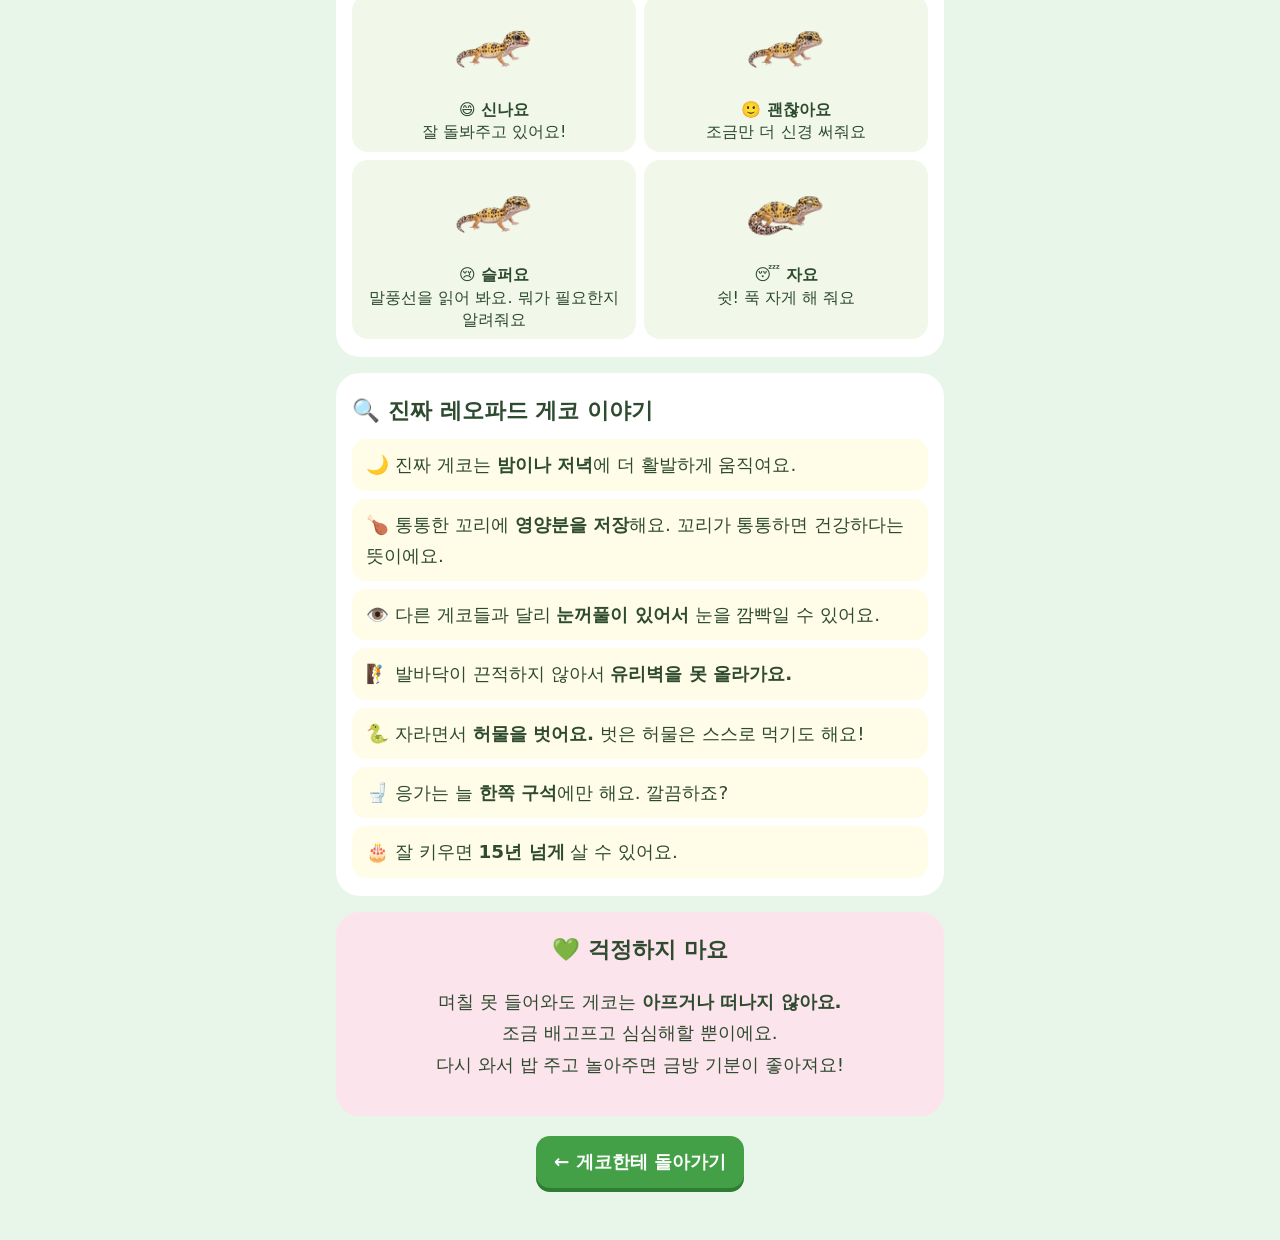
==== commit 207ecfa5: "Update the gecko guide (help page) to current features Co-Authored-By: Claude Opus 5.5 <noreply@anth" ====
--- a/help.html
+++ b/help.html
@@ -43,6 +43,14 @@
   .moods div { background: var(--soft); border-radius: 16px; padding: 8px; font-size: 1rem; line-height: 1.4; }
   .moods img { width: 100%; height: 90px; object-fit: contain; }
   /* 진짜 게코 이야기 */
+  .btn.check { background: #22a35a; box-shadow: 0 4px 0 #16753e; grid-column: 1 / -1; }
+  .btn.mist { background: #4a7fe0; box-shadow: 0 4px 0 #2f58a8; }
+  .btn.fan { background: #1aa6c9; box-shadow: 0 4px 0 #0f7390; }
+  .chkbox { background: #eafaf0; border-radius: 14px; padding: 10px 14px; margin-top: 8px; font-size: 1rem; line-height: 1.6; }
+  .spell { display: inline-block; padding: 2px 10px; border-radius: 10px; background: #fff; border: 2px solid #d3c7f5; font-weight: bold; letter-spacing: 2px; }
+  .spell .bad { color: #e53935; }
+  table.bonus { width: 100%; border-collapse: collapse; margin-top: 8px; font-size: 1rem; }
+  table.bonus td, table.bonus th { border-bottom: 2px dashed #dcedc8; padding: 6px 4px; text-align: center; }
   .fact { background: #fffde7; border-radius: 14px; padding: 10px 14px; margin-top: 8px; }
   .hug { text-align: center; background: #fce4ec; }
   .end { text-align: center; margin-top: 20px; }
@@ -69,6 +77,11 @@
     <p>화면의 <b>🌱 노란 막대</b>가 꽉 차면 다음 단계로 자라요.<br>
     배고프거나, 목마르거나, 너무 춥거나 더우면 <b>막대가 멈춰요.</b><br>
     그러니까 매일 잘 돌봐줘야 해요!</p>
+    <p>🌙 <b>저절로 자라는 시간</b>도 있어요. 돌봐 줄 수 없는 시간에는 배고프거나 졸려도 <b>계속 자라요.</b><br>
+    · 매일 밤 <b>10시 ~ 아침 7시</b> (잠자는 시간)<br>
+    · 평일 <b>아침 8시 30분 ~ 오후 1시</b> (학교 가는 시간, 주말·공휴일은 빼요)<br>
+    이때는 막대 옆에 "저절로 쑥쑥 자라는 시간 🌙"이라고 나와요.</p>
+    <p>⏩ 빨리 키우는 방법: <b>✏️ 수학 미션</b> 통과하면 1시간, <b>✅ Today CheckList</b>를 다 하면 6시간 빨라져요!</p>
     <p>🥚 어른 게코를 <b>3일 더</b> 잘 돌봐주면 <b>알을 낳아요.</b><br>
     다 키운 게코는 <b>📸 가족 앨범</b>에 이름과 사진으로 남고, 새 아기가 알에서 다시 태어나요.<br>
     알에서 어떤 색의 게코(모프)가 나올지는 랜덤이에요! 만난 게코는 앨범의 <b>📖 도감</b>에 모여요. 16가지를 모두 모아 보세요.</p>
@@ -80,25 +93,30 @@
       <li><span class="em">🍎</span><span><b>밥 주기</b><br>귀뚜라미나 밀웜을 줘요. 밀웜은 맛있는 간식이에요.</span></li>
       <li><span class="em">💧</span><span><b>물 갈아주기</b><br>하루에 한 번! 물그릇 물이 탁해지면 새 물로 바꿔줘요.</span></li>
       <li><span class="em">💩</span><span><b>응가 치우기</b><br>밥을 먹고 조금 지나면 응가를 해요. 응가를 톡 누르면 집게로 치울 수 있어요.</span></li>
-      <li><span class="em">⚽</span><span><b>같이 놀기</b><br>귀뚜라미 잡기 놀이를 하면 엄청 좋아해요.</span></li>
-      <li><span class="em">🌙</span><span><b>밤에 재우기</b><br>잘 때는 히팅램프를 꺼 주세요. 그래야 시원하게 푹 자요.</span></li>
+      <li><span class="em">⚽</span><span><b>같이 놀기</b><br>벌레 잡기, 짝 맞추기, 숨바꼭질을 하면 엄청 좋아하고 코인도 받아요.</span></li>
+      <li><span class="em">🌙</span><span><b>밤에 재우기</b><br>재우면 은신처 동굴 안으로 쏙 들어가 자요. 잘 때는 히팅램프를 꺼 주세요.</span></li>
+      <li><span class="em">✅</span><span><b>Today CheckList</b><br>나의 하루 할 일을 체크해요. 다 하면 게코가 6시간 더 빨리 자라요!</span></li>
     </ul>
   </section>
 
   <section>
     <h2>🔘 버튼 알아보기</h2>
     <div class="buttons">
-      <div class="btn"><b>🍎 밥주기</b>먹이를 골라서 줘요</div>
+      <div class="btn"><b>🍎 밥주기</b>곱셈 한 문제를 풀고 먹이를 골라서 줘요</div>
       <div class="btn"><b>⚽ 놀아주기</b>🦗 벌레 잡기: 뛰어다니는 귀뚜라미를 톡톡 잡아요<br>
         🃏 짝 맞추기: 카드 12장 중 같은 그림 두 장을 찾아요. <b>적게</b> 뒤집을수록 코인을 더 받아요!<br>
         🙈 숨바꼭질: 똑같은 바위 동굴 3개 중 게코가 숨은 곳을 눈으로 따라가서 찾아요</div>
       <div class="btn"><b>🌙 재우기</b>쿨쿨 재워요. 한 번 더 누르면 깨워요</div>
       <div class="btn"><b>🧹 청소하기</b>반짝이는 응가를 눌러서 치워요</div>
       <div class="btn"><b>💧 물 갈기</b>물그릇에 새 물을 줘요</div>
+      <div class="btn mist"><b>💦 분무하기</b>사육장을 촉촉하게 해요</div>
       <div class="btn lamp"><b>🔥 히팅램프</b>사육장을 따뜻하게 해요</div>
+      <div class="btn fan"><b>🌬️ 선풍기</b>더울 때 천천히 시원하게 해요</div>
       <div class="btn math"><b>✏️ 수학 미션</b>문제를 풀면 칼슘 영양제를 받아요</div>
-    </div>
-    <p>💡 <b>게코를 손가락으로 톡</b> 건드려 보세요. "끽끽!" 하고 대답해요.<br>
+      <div class="btn check"><b>✅ Today CheckList</b>하루 할 일을 다 체크하면 성장 6시간!</div>
+    </div>
+    <p>📝 돌봄 버튼을 누르면 먼저 문제가 나와요. <b>밥주기는 곱셈</b>, 놀아주기·청소·물 갈기·분무는 <b>영어 받아쓰기</b>예요. (아래 설명을 봐요)<br>
+    💡 <b>게코를 손가락으로 톡</b> 건드려 보세요. 여러 가지 말로 대답해요.<br>
     💡 <b>물그릇</b>이나 <b>램프</b>를 직접 눌러도 돼요.<br>
     💡 화면 위의 <b>🔊</b> 버튼으로 소리를 끄고 켤 수 있어요.</p>
   </section>
@@ -117,6 +135,36 @@
   </section>
 
   <section>
+    <h2>🔤 돌봄 문제: 곱셈과 영어 받아쓰기</h2>
+    <p>🍎 <b>밥주기</b> 전에는 <b>곱셈 한 문제</b>를 풀어요. 맞히면 바로 밥을 줄 수 있어요.<br>
+    틀리면 정답을 보여 주고 비슷한 문제가 하나 더 나와요.</p>
+    <p>⚽🧹💧💦 <b>놀아주기·청소·물 갈기·분무</b> 전에는 <b>영어 받아쓰기</b>를 해요.<br>
+    게코가 <b>영어 단어 → 한국어 뜻 → 영어 단어</b> 순서로 읽어 줘요. 잘 듣고 화면 키보드로 철자를 써요.<br>
+    🔊 <b>다시 듣기</b>를 누르면 몇 번이든 다시 들을 수 있어요.</p>
+    <p>❤️ 기회는 <b>5번</b>이에요. 틀리면 <b>틀린 글자가 빨갛게</b> 보이고, 단어를 한 번 더 천천히 읽어 줘요.<br>
+    예) apple 을 <span class="spell">a<span class="bad">_</span>ple</span> 로 쓰면 빠진 자리가 빨간 _ 로 나와요.<br>
+    5번 다 틀리면 정답을 알려 주고 새 단어가 나와요. 틀렸던 단어는 나중에 또 나와요.</p>
+    <p>📚 단어는 동물·음식·물건 같은 단어와 <b>what, when, because, they</b> 같은 의문사·접속사·대명사예요.</p>
+  </section>
+
+  <section>
+    <h2>✅ Today CheckList</h2>
+    <p>초록색 <b>✅ Today CheckList</b> 버튼을 누르면 오늘 할 일이 나와요. 한 일을 톡 눌러 체크해요.</p>
+    <div class="chkbox">🌅 <b>아침</b>: 스스로 빠르게 일어나기 · 옷 바르게 갈아입기 · 아침 연산 눈높이 "조용히" · 영양제 챙겨먹기 · 학원가방 챙기기</div>
+    <div class="chkbox">🏫 <b>방과후</b>: 책가방, 학원가방 정리 및 미리 싸기 · 학교숙제 먼저!! · 오자마자 바로 손씻기</div>
+    <div class="chkbox">🌙 <b>저녁</b>: 공부 다했는지 체크 · 영양제 챙겨먹기 · 내가 쓴 물건 제자리 · 집안일 했는가요? · 버릇없는 행동 3회 초과 하지 않았나요? (고개돌리기, 발구르기 등등)</div>
+    <p><b>13개를 모두</b> 체크하면 게코가 <b>6시간 더 빨리</b> 자라고 행복해져요! (하루에 한 번)<br>
+    날짜가 바뀌면 체크는 처음부터 다시 해요.</p>
+    <p>🔥 <b>며칠 연속</b>으로 다 하면 보너스가 있어요!</p>
+    <table class="bonus">
+      <tr><th>연속</th><th>받는 성장</th></tr>
+      <tr><td>5일째 (15일, 25일…)</td><td>6시간 + 보너스 6시간</td></tr>
+      <tr><td>10일째 (20일, 30일…)</td><td>6시간 + 보너스 12시간</td></tr>
+    </table>
+    <p>하루라도 빠지면 연속 기록이 1일부터 다시 시작해요.</p>
+  </section>
+
+  <section>
     <h2>💦 습도와 허물 벗기</h2>
     <p><b>💦 분무하기</b>를 누르면 사육장이 촉촉해져요. 습도가 높으면 유리에 <b>김이 서리고 물방울</b>이 맺혀요.<br>
     손가락으로 유리를 <b>문지르면 뽀득뽀득</b> 닦을 수 있어요. 시간이 지나면 다시 서려요.</p>
@@ -130,8 +178,9 @@
     <h2>🎨 사육장 꾸미기</h2>
     <p>위의 <b>🎨 꾸미기</b>를 누르면 장식함이 열려요. 장식을 <b>끌어서</b> 사육장 아무 데나 놓아요.<br>
     놓은 장식을 <b>톡</b> 누르면 ↔️ 뒤집기, ➖➕ 크기, 🗑️ 빼기를 할 수 있어요. 끌어서 옮길 수도 있어요.</p>
-    <p>🔒 잠긴 장식은 게코를 잘 돌보면 열려요. 수학 미션 통과, 응가 치우기, 물 갈아주기, 허물 벗기,
-    짝 맞추기·숨바꼭질 성공, 게코가 자라는 것까지! 새 장식이 생기면 <b>NEW</b> 표시가 떠요.</p>
+    <p>🔒 잠긴 장식은 게코를 잘 돌보면 열려요. 밥 주기, 영어 단어 맞히기, 수학 미션 통과, 응가 치우기, 물 갈아주기, 분무하기, 허물 벗기,
+    짝 맞추기·숨바꼭질 성공, 게코가 자라는 것까지! 장식함에서 무엇을 하면 열리는지, 얼마나 남았는지 볼 수 있어요.<br>
+    새 장식이 생기면 <b>NEW</b> 표시가 떠요. 장식은 한 번에 <b>20개</b>까지 놓을 수 있어요.</p>
   </section>
 
   <section>
@@ -141,8 +190,12 @@
     <p>모은 코인으로 위의 <b>🛒 상점</b>에서 사육장을 업그레이드해요.<br>
     🪨 <b>은신처</b>: 이끼 동굴 → 수정 동굴 (덜 심심하고, 잘 때 더 푹 자요)<br>
     💧 <b>물그릇</b>: 큰 파란 물그릇 → 황금 샘물 그릇 (물이 천천히 줄어요)<br>
-    🏖️ <b>바닥재</b>: 부드러운 흙 → 숲속 이끼 흙 (사육장이 덜 더러워져요)</p>
-    <p>🌾 풀숲, 🌳 장식 나무, 💎 루비, 🐲 아기 드래곤 모형 같은 <b>장식</b>도 살 수 있어요. 산 장식은 🎨 꾸미기에서 놓아요.</p>
+    🏖️ <b>바닥재</b>: 부드러운 흙 → 숲속 이끼 흙 (사육장이 덜 더러워져요)<br>
+    🍽️ <b>먹이 그릇</b>: 벌레 탈출 방지 그릇 → 자동 먹이 상자 (배가 천천히 고파요)<br>
+    🛏️ <b>잠자리</b>: 보들보들 해먹 → 따뜻한 온열 매트 (덜 졸려요)<br>
+    🌫️ <b>가습기</b>: 작은 분무기 → 안개 폭포 (촉촉함이 오래가요)</p>
+    <p>🌷 튤립, 🎈 풍선, 🧸 곰 인형, ⛺ 텐트, 🌋 화산, 🛸 UFO, 🚀 로켓, 🎡 관람차, 🦄 유니콘 인형처럼 <b>장식</b>도 많이 살 수 있어요.
+    산 장식은 🎨 꾸미기에서 놓아요.</p>
   </section>
 
   <section>
@@ -150,6 +203,8 @@
     <p>머리를 <b>꾹 누르고 있으면</b> 쓰다듬어 줄 수 있어요. 눈을 지그시 감고 좋아해요 😌<br>
     유리를 <b>톡</b> 두드리면 게코가 그쪽을 쳐다봐요. 하지만 <b>자꾸 두드리면 깜짝 놀라요!</b><br>
     가만히 보고 있으면 숨 쉬는 모습, 혀를 날름거리는 모습, 혀로 눈을 닦는 모습도 볼 수 있어요.</p>
+    <p>💬 게코의 <b>말풍선</b>은 얼굴 위에 떠요. 시간, 날씨, 체크리스트, 기분에 따라 여러 가지 말을 하고, 가끔 <b>게코 상식</b>도 알려 줘요.<br>
+    😴 잘 때는 <b>은신처 동굴</b> 안에 들어가서, 입구로 자는 얼굴이 빼꼼 보여요. 쉿!</p>
     <p>🌅 사육장 불빛은 진짜 시간을 따라가요. 낮에는 햇살, 밤에는 붉은 밤 램프 빛이에요.</p>
   </section>
 
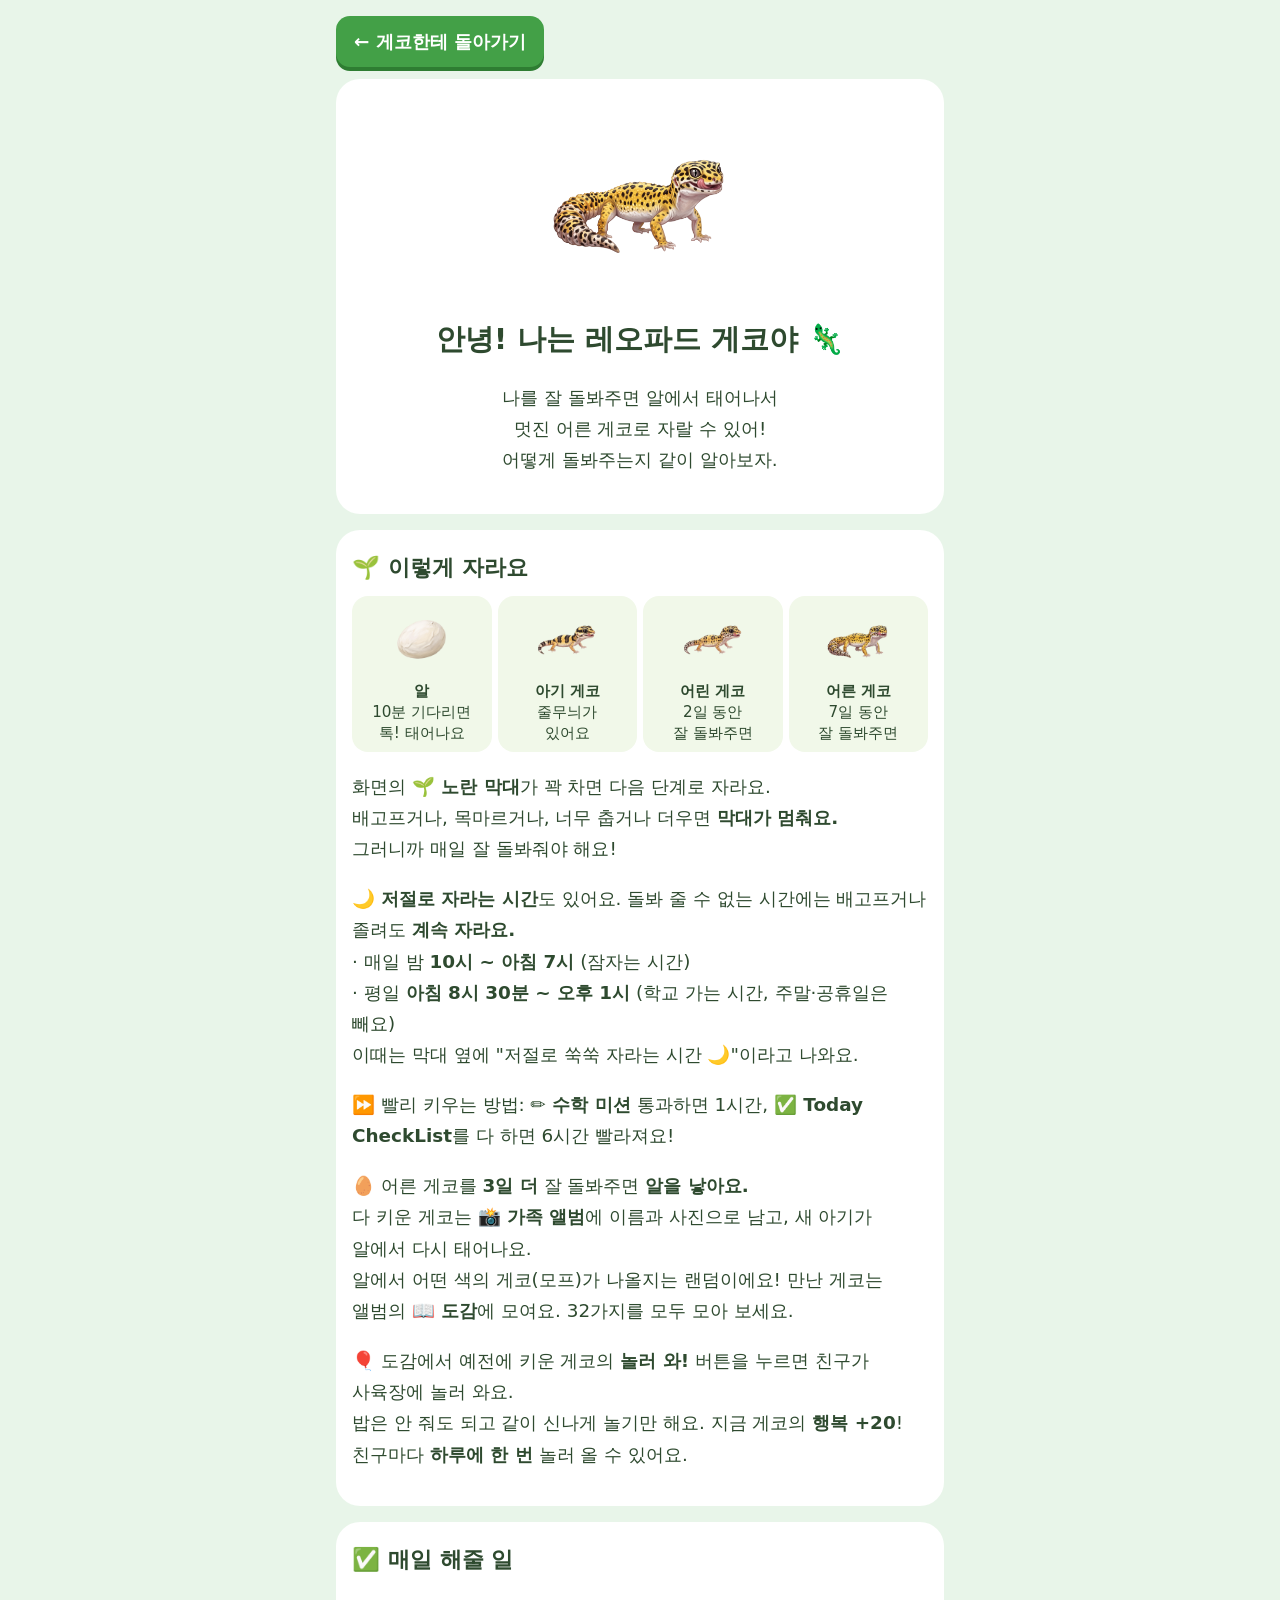
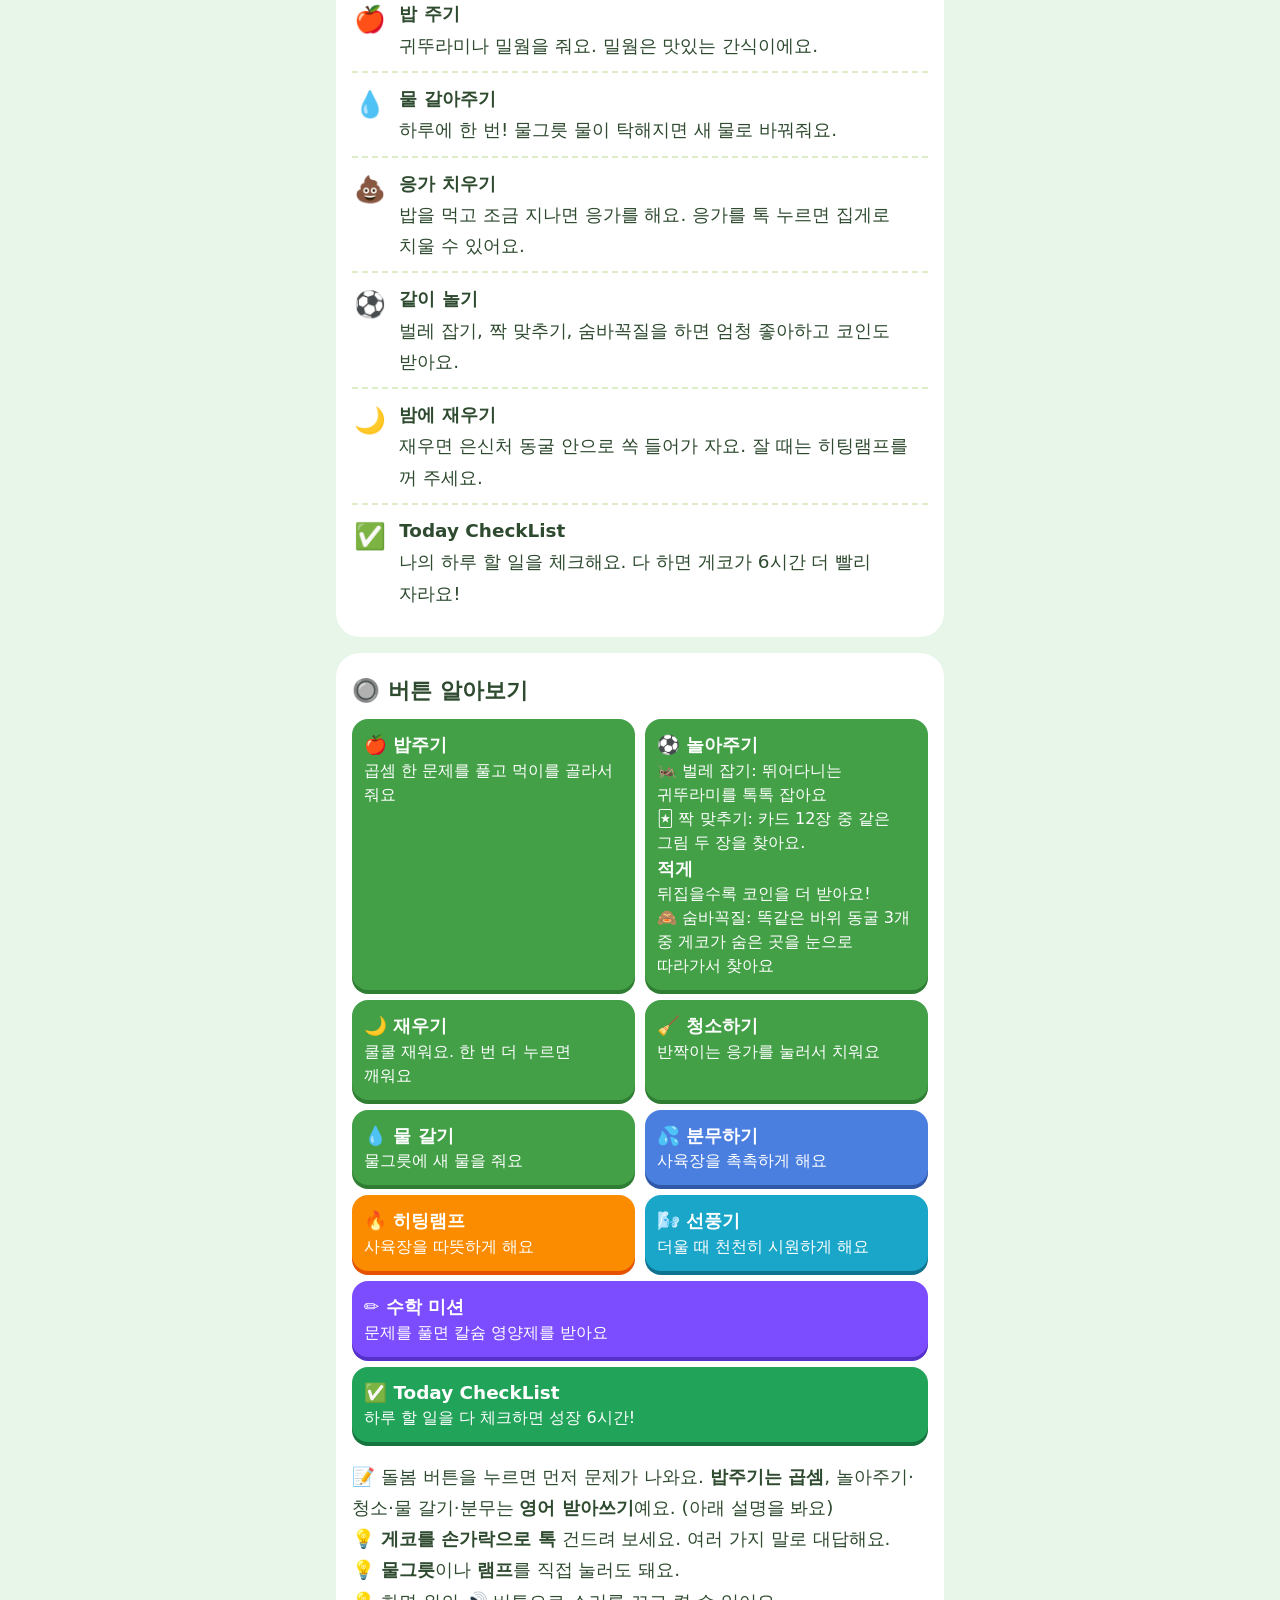
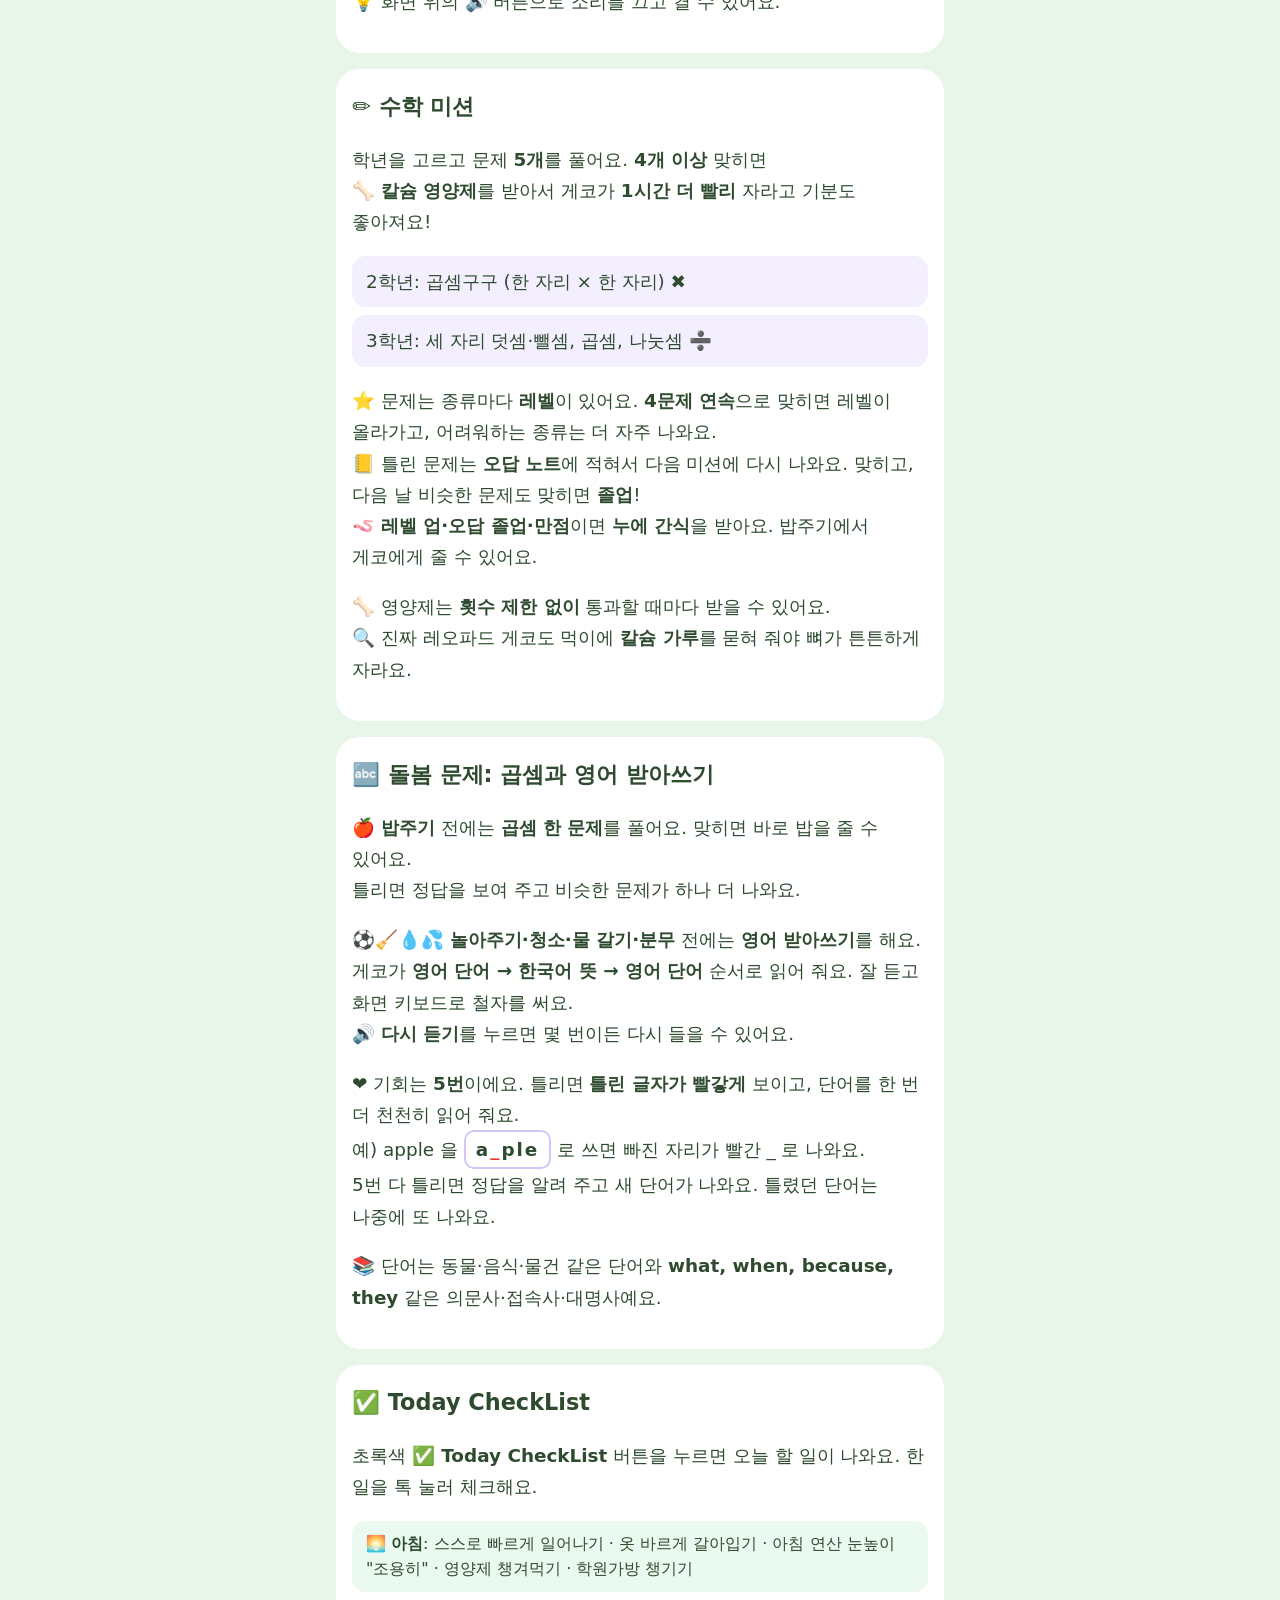
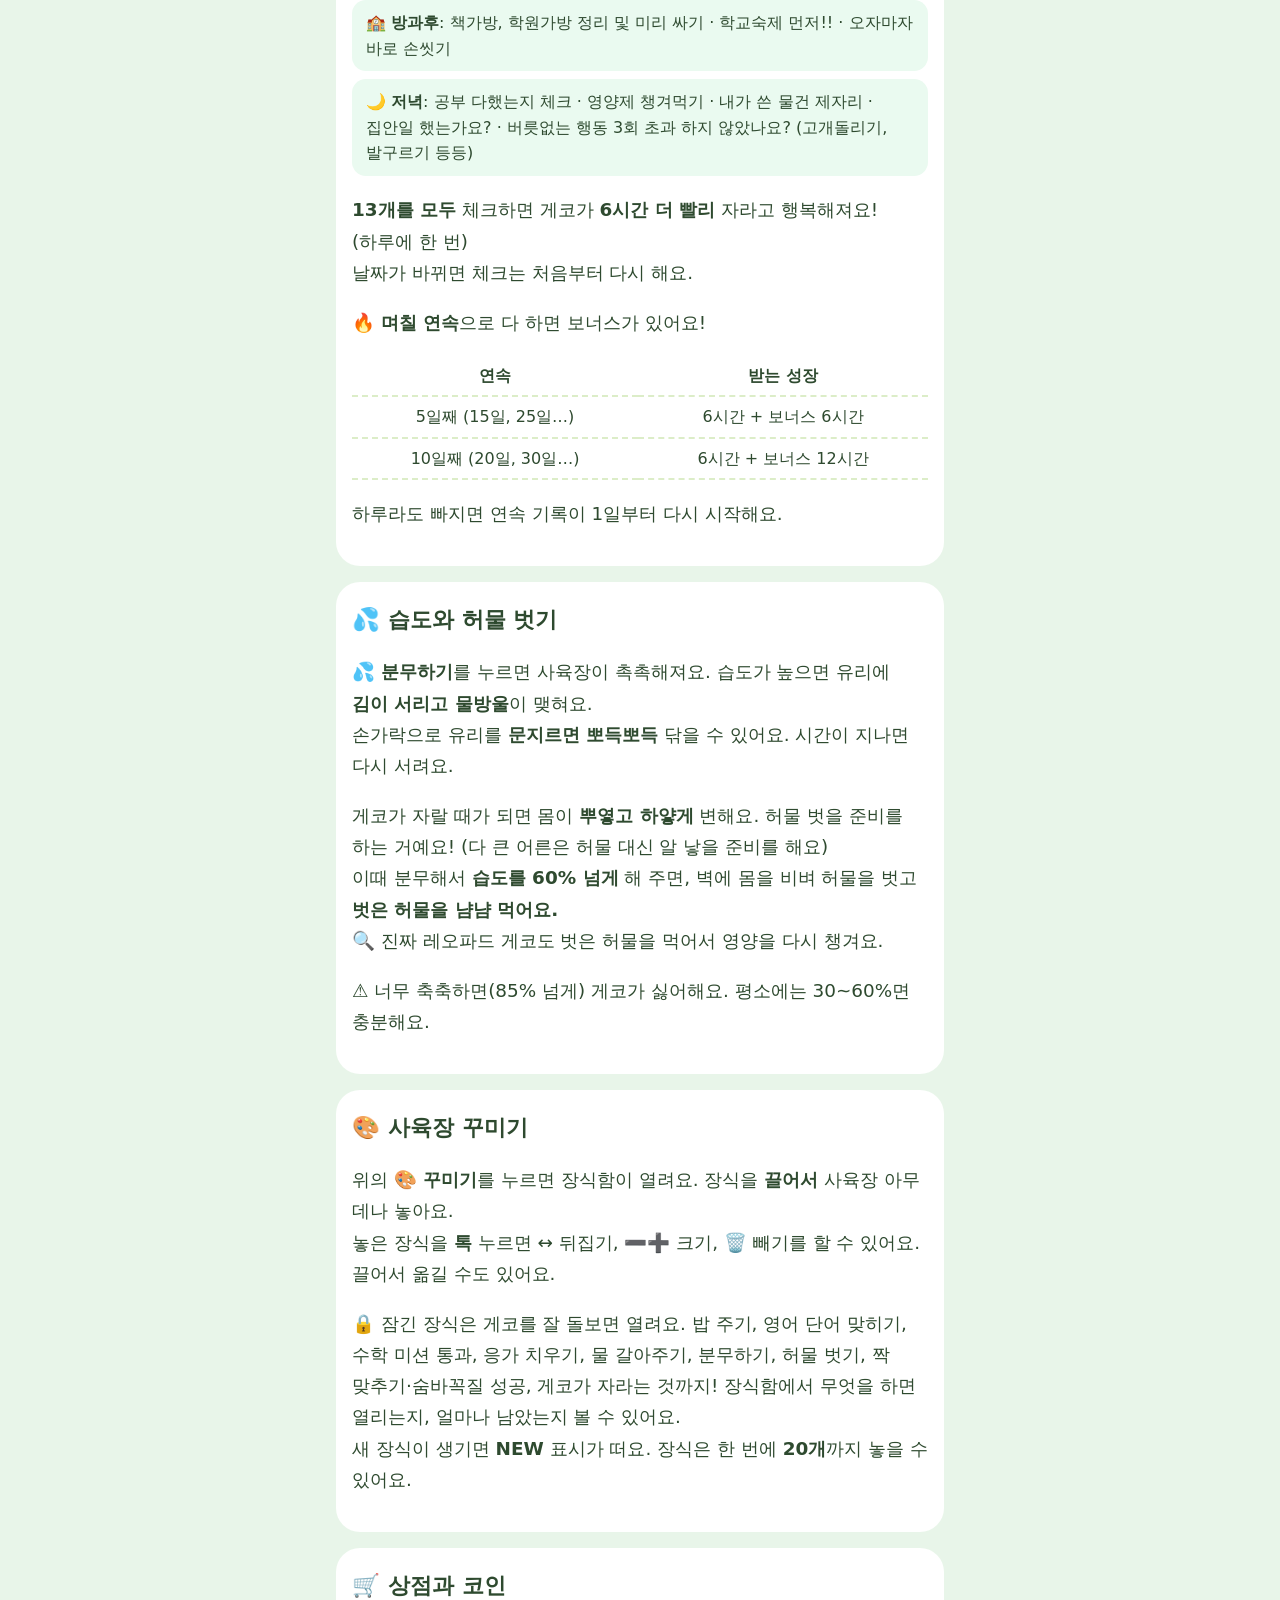
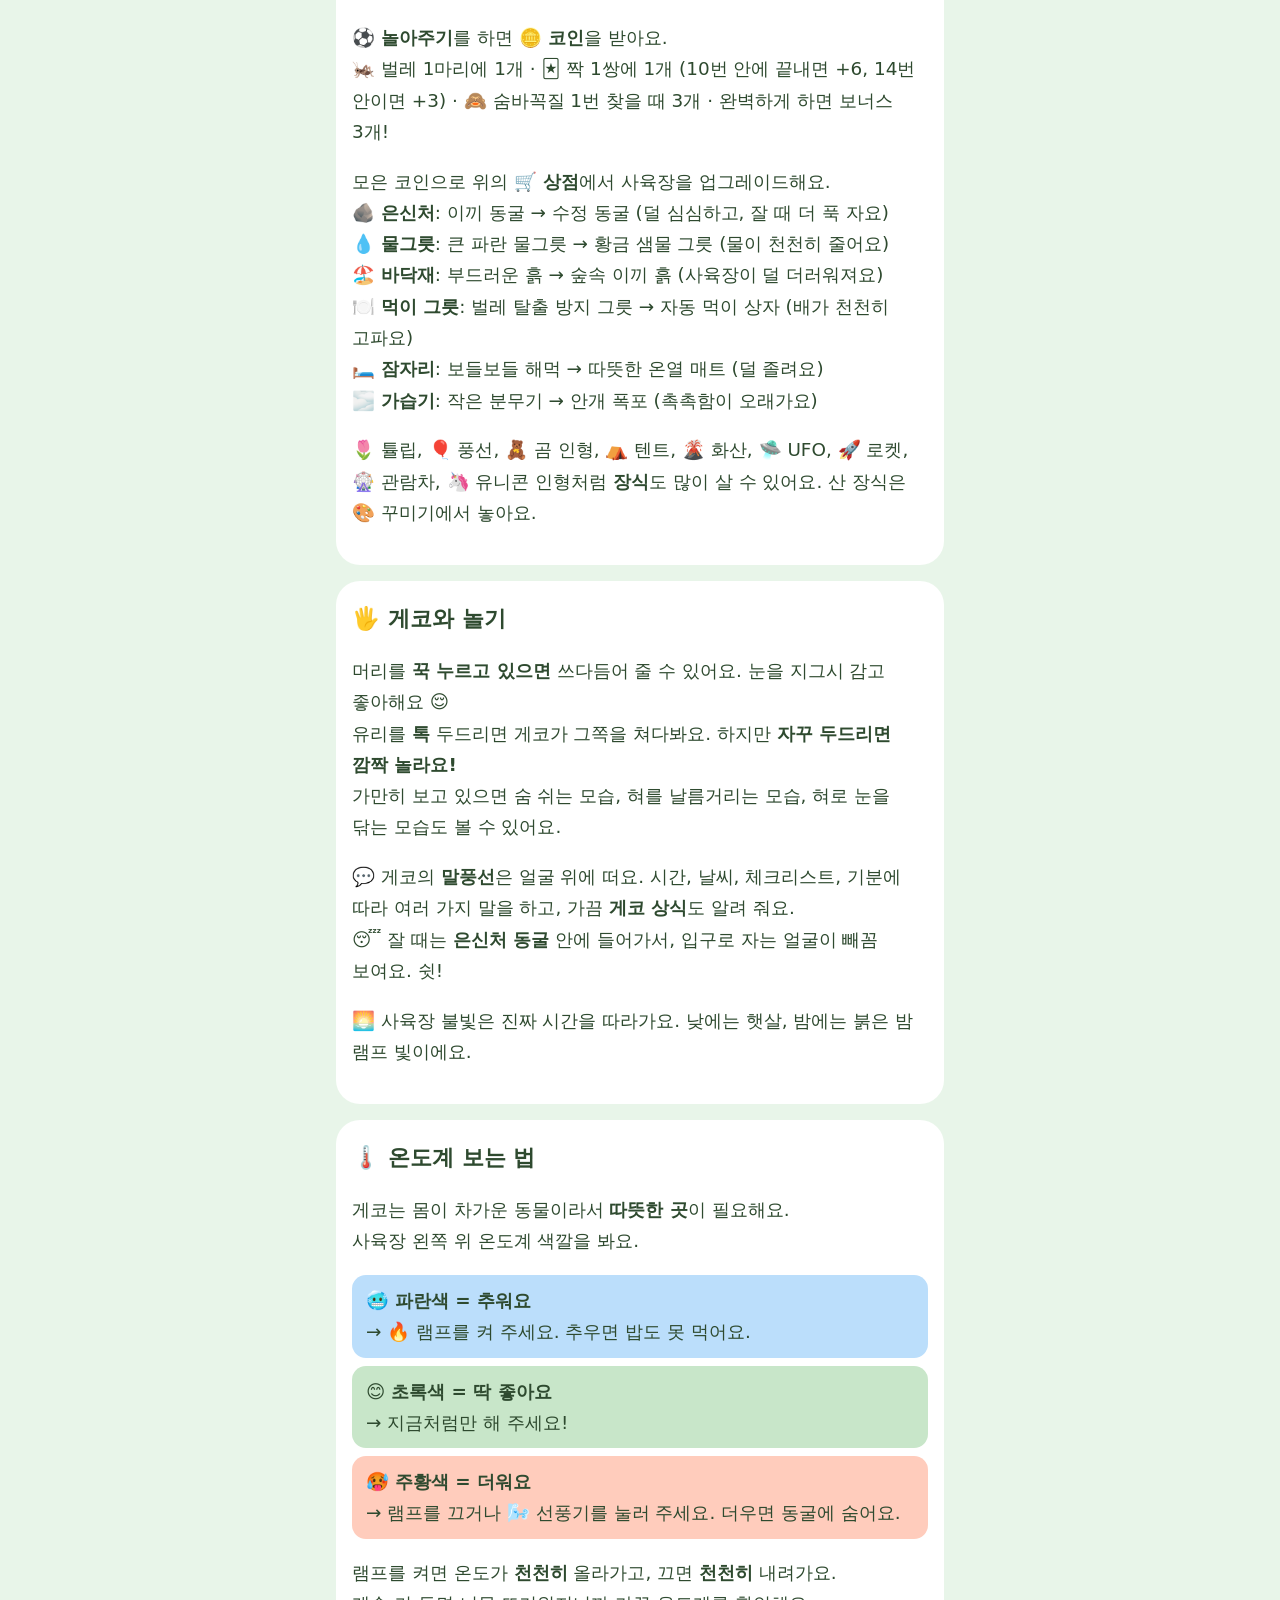
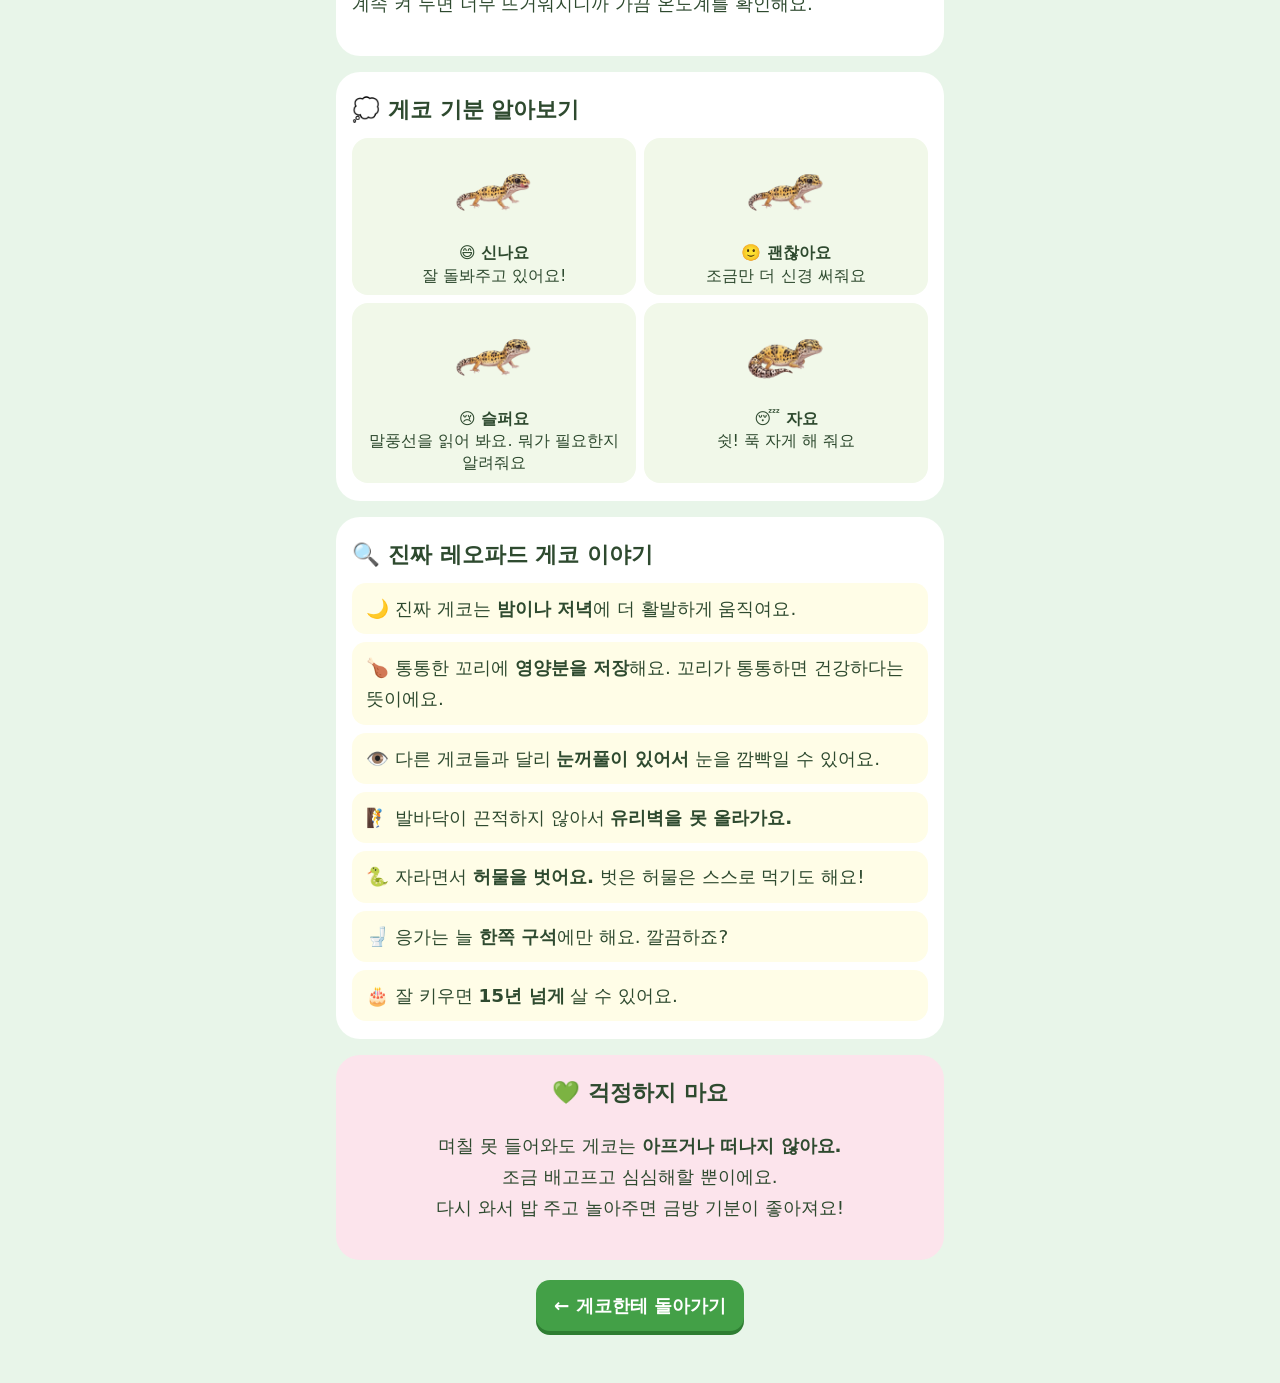
==== commit 9657a6d0: "Friend visits from the dex, 32 morphs, adults prepare eggs instead of shedding, grade 2 times tables" ====
--- a/help.html
+++ b/help.html
@@ -84,7 +84,9 @@
     <p>⏩ 빨리 키우는 방법: <b>✏️ 수학 미션</b> 통과하면 1시간, <b>✅ Today CheckList</b>를 다 하면 6시간 빨라져요!</p>
     <p>🥚 어른 게코를 <b>3일 더</b> 잘 돌봐주면 <b>알을 낳아요.</b><br>
     다 키운 게코는 <b>📸 가족 앨범</b>에 이름과 사진으로 남고, 새 아기가 알에서 다시 태어나요.<br>
-    알에서 어떤 색의 게코(모프)가 나올지는 랜덤이에요! 만난 게코는 앨범의 <b>📖 도감</b>에 모여요. 16가지를 모두 모아 보세요.</p>
+    알에서 어떤 색의 게코(모프)가 나올지는 랜덤이에요! 만난 게코는 앨범의 <b>📖 도감</b>에 모여요. 32가지를 모두 모아 보세요.</p>
+    <p>🎈 도감에서 예전에 키운 게코의 <b>놀러 와!</b> 버튼을 누르면 친구가 사육장에 놀러 와요.<br>
+    밥은 안 줘도 되고 같이 신나게 놀기만 해요. 지금 게코의 <b>행복 +20</b>! 친구마다 <b>하루에 한 번</b> 놀러 올 수 있어요.</p>
   </section>
 
   <section>
@@ -168,7 +170,7 @@
     <h2>💦 습도와 허물 벗기</h2>
     <p><b>💦 분무하기</b>를 누르면 사육장이 촉촉해져요. 습도가 높으면 유리에 <b>김이 서리고 물방울</b>이 맺혀요.<br>
     손가락으로 유리를 <b>문지르면 뽀득뽀득</b> 닦을 수 있어요. 시간이 지나면 다시 서려요.</p>
-    <p>게코가 자랄 때가 되면 몸이 <b>뿌옇고 하얗게</b> 변해요. 허물 벗을 준비를 하는 거예요!<br>
+    <p>게코가 자랄 때가 되면 몸이 <b>뿌옇고 하얗게</b> 변해요. 허물 벗을 준비를 하는 거예요! (다 큰 어른은 허물 대신 알 낳을 준비를 해요)<br>
     이때 분무해서 <b>습도를 60% 넘게</b> 해 주면, 벽에 몸을 비벼 허물을 벗고 <b>벗은 허물을 냠냠 먹어요.</b><br>
     🔍 진짜 레오파드 게코도 벗은 허물을 먹어서 영양을 다시 챙겨요.</p>
     <p>⚠️ 너무 축축하면(85% 넘게) 게코가 싫어해요. 평소에는 30~60%면 충분해요.</p>
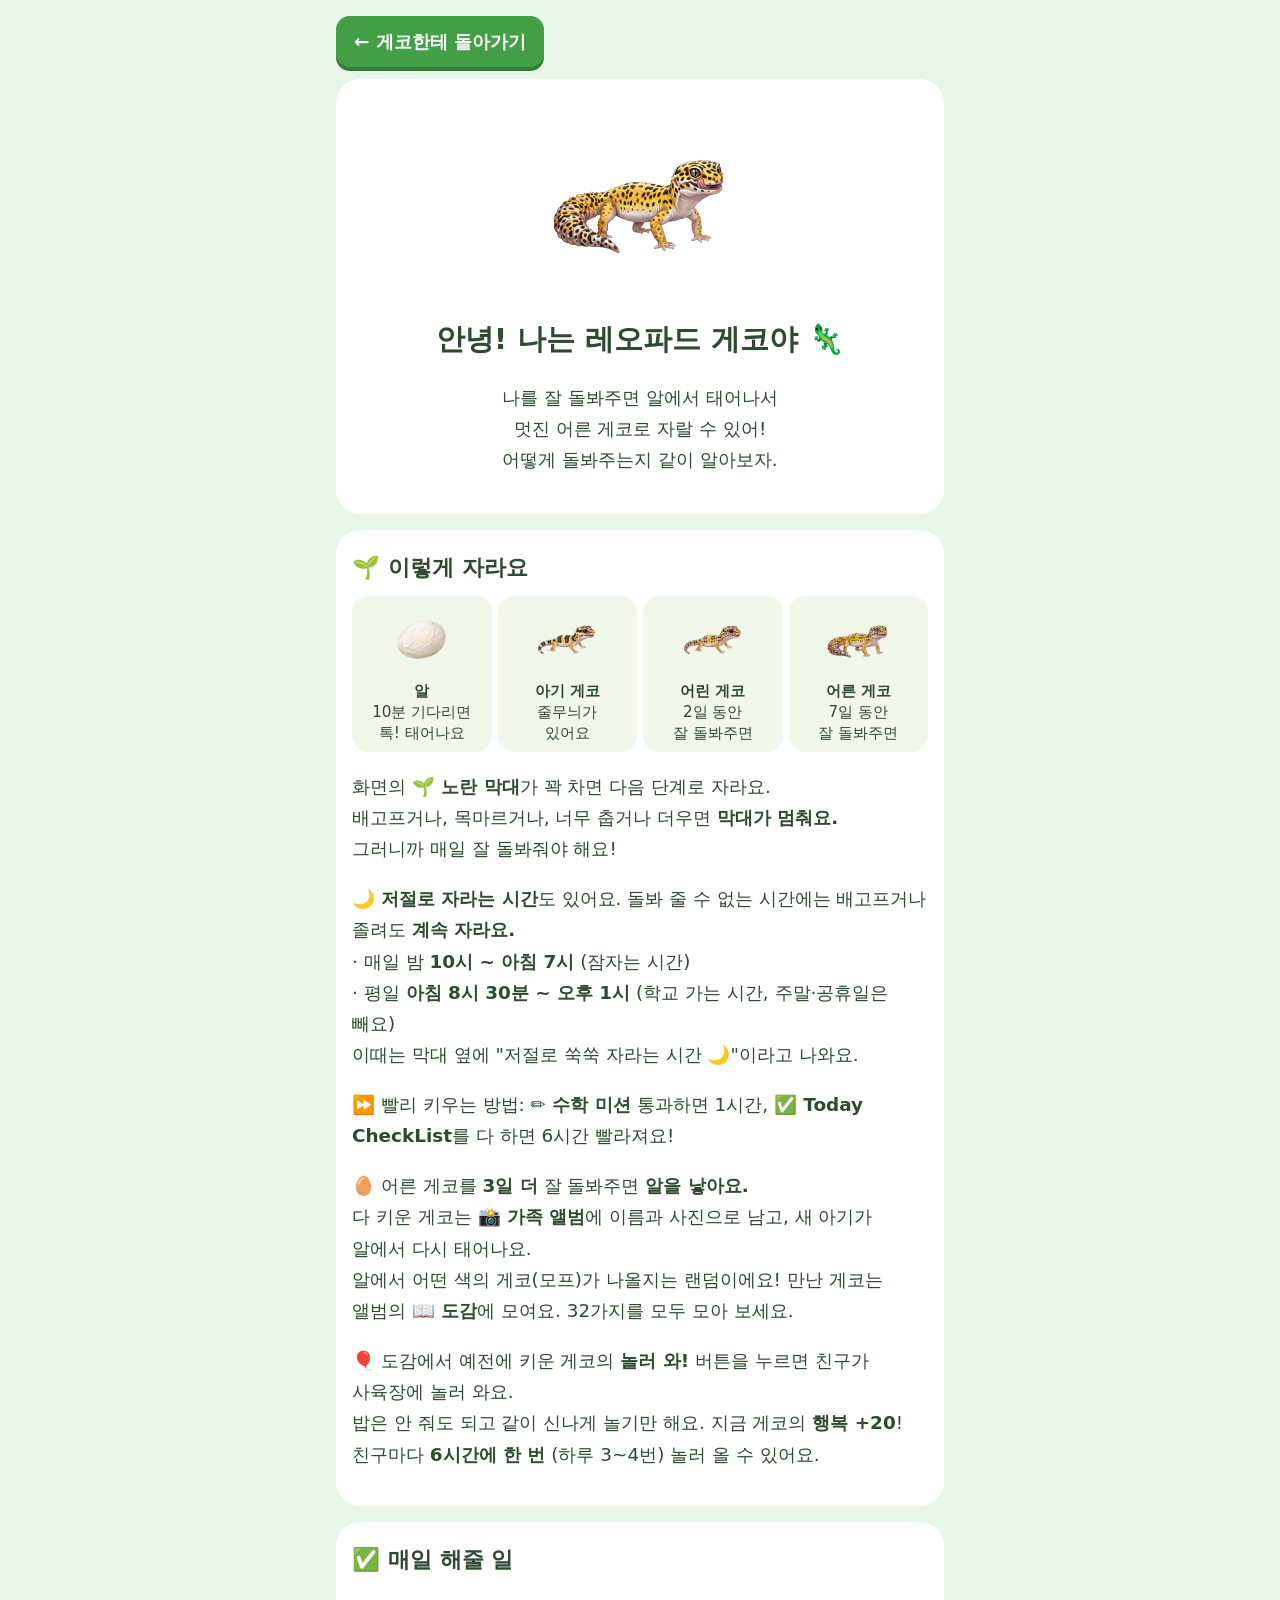
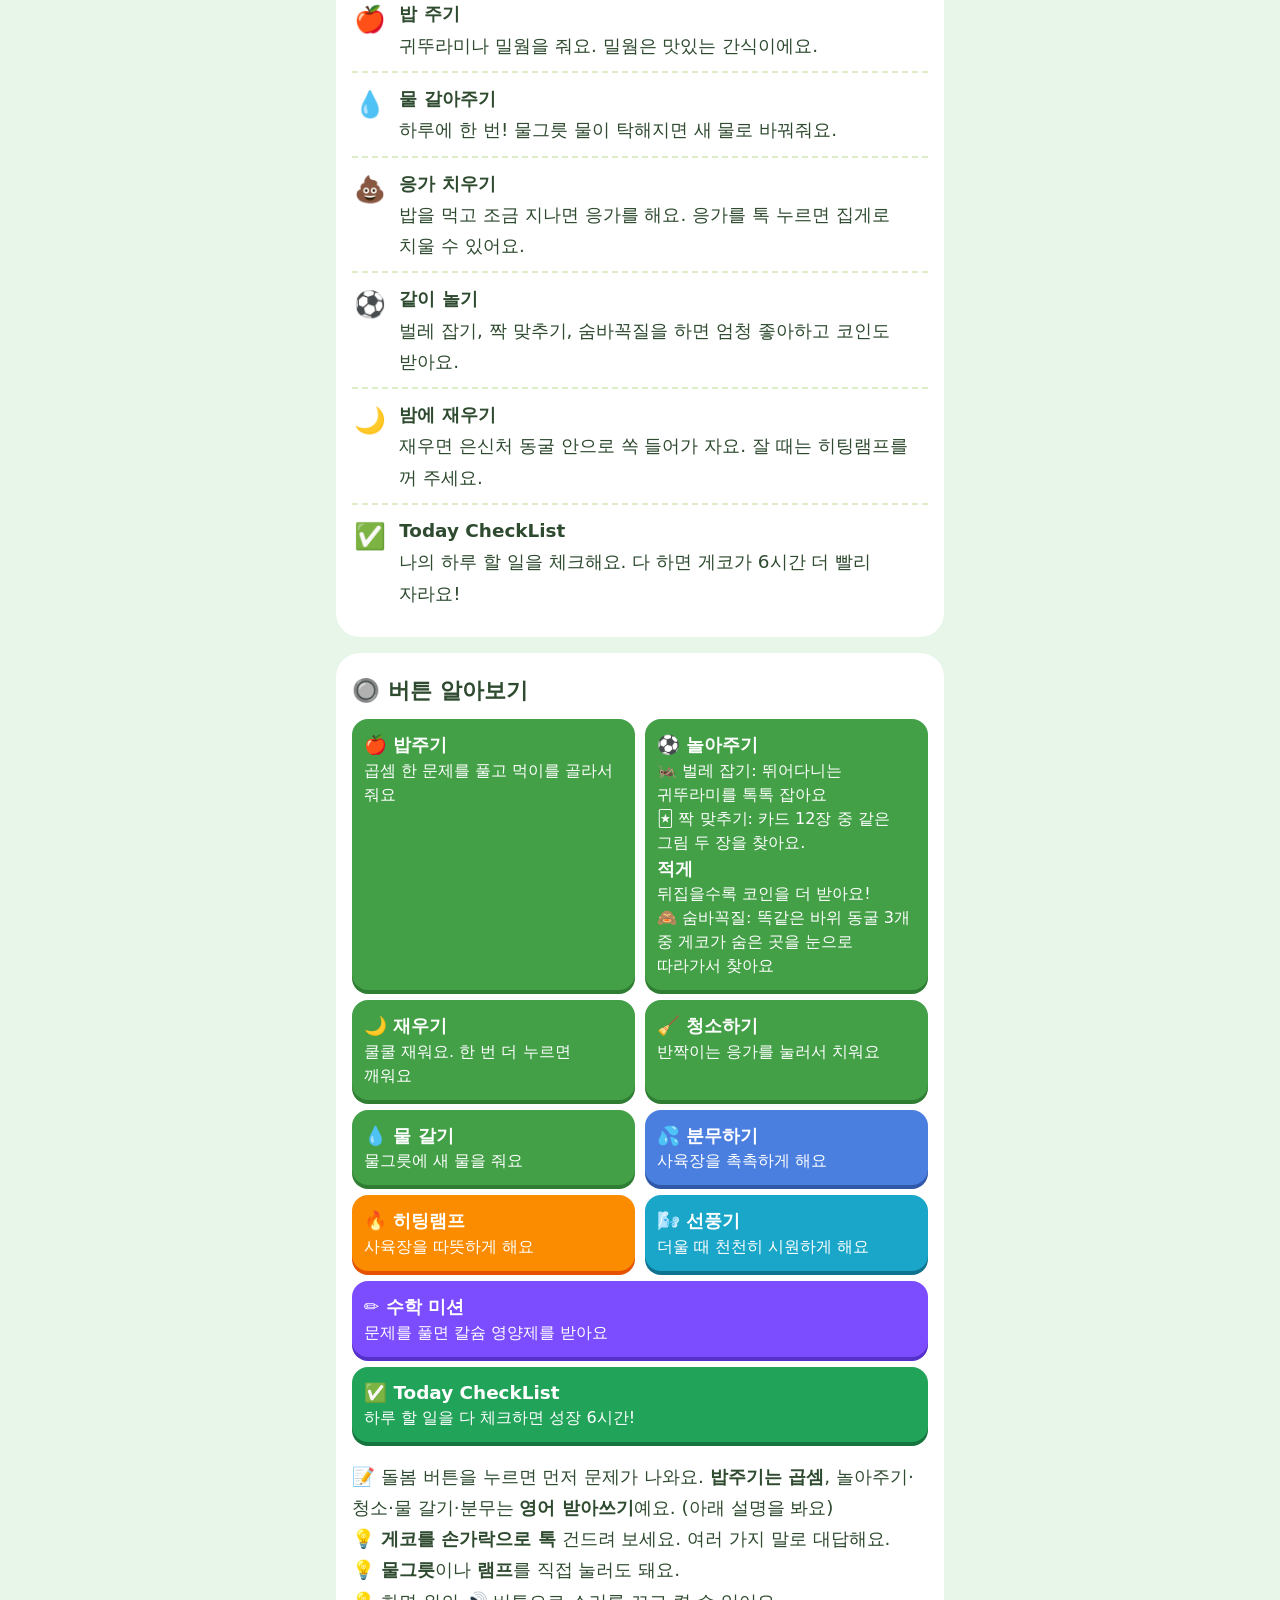
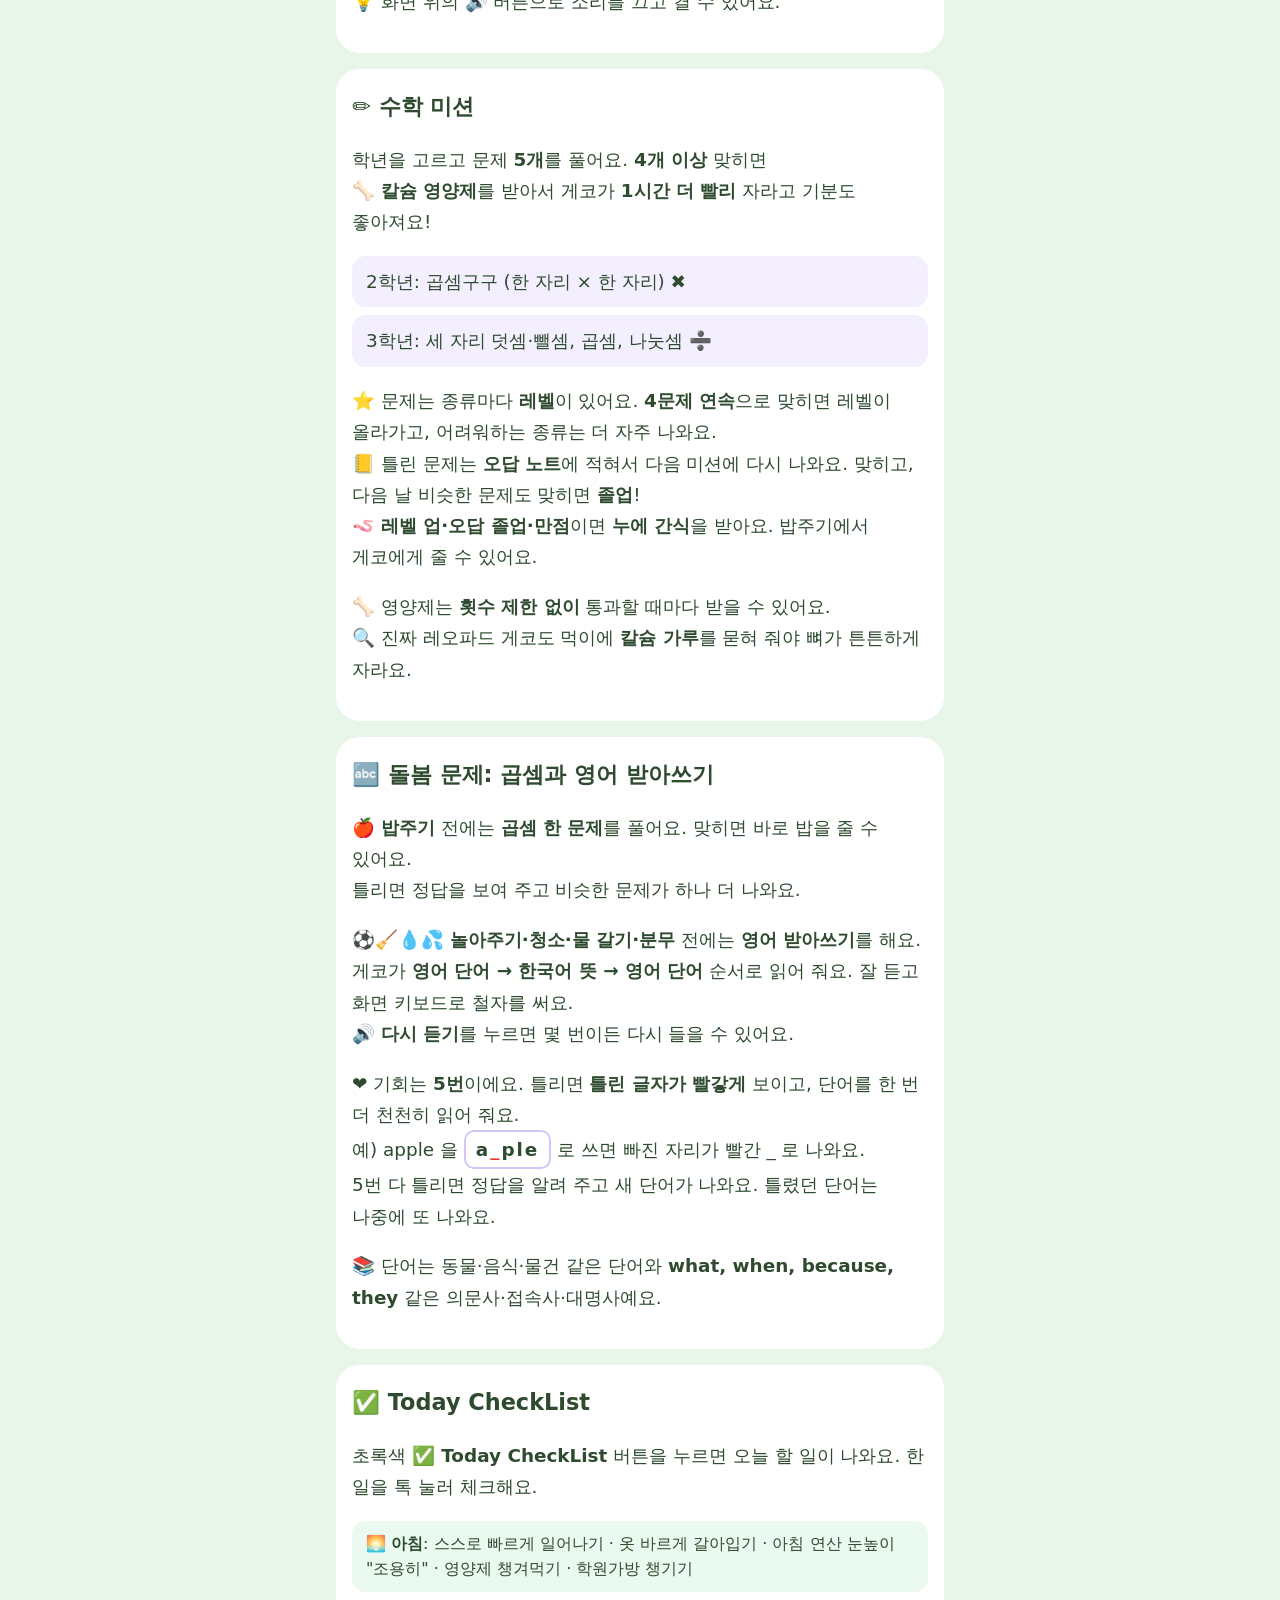
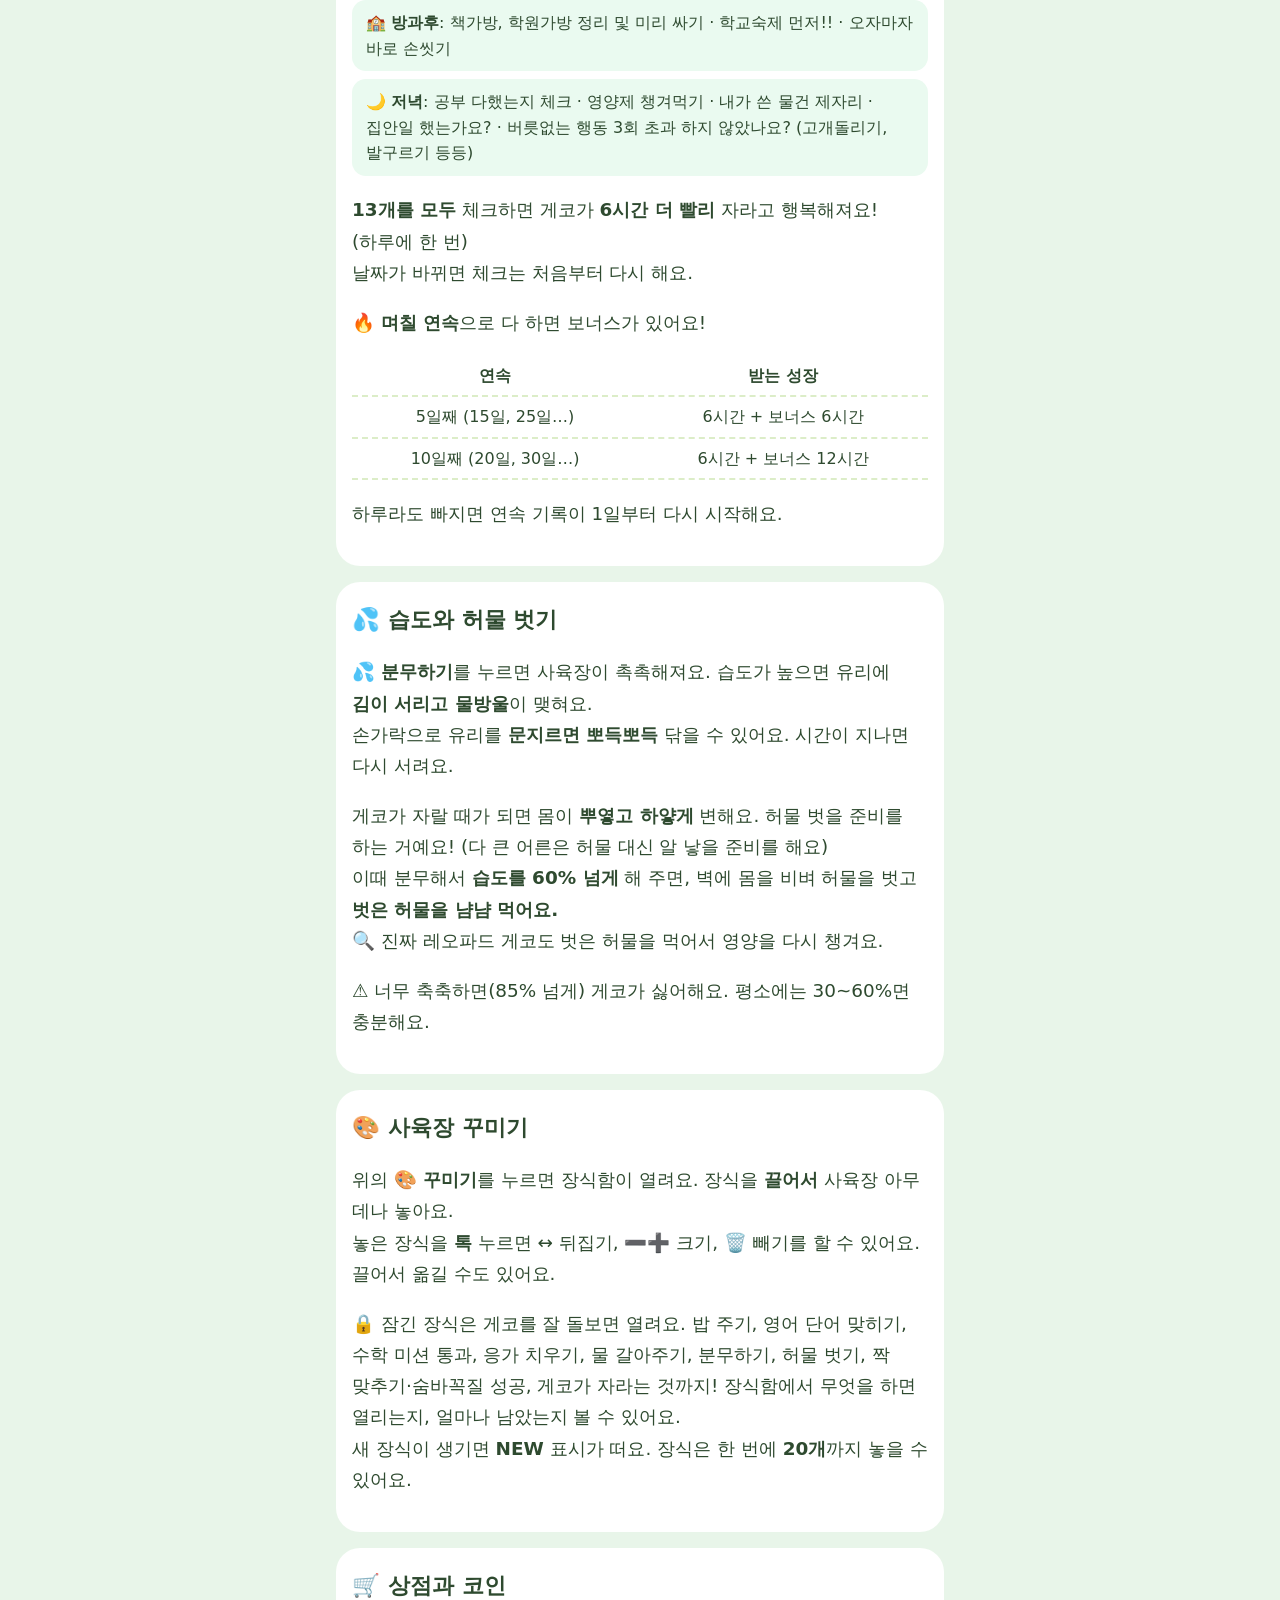
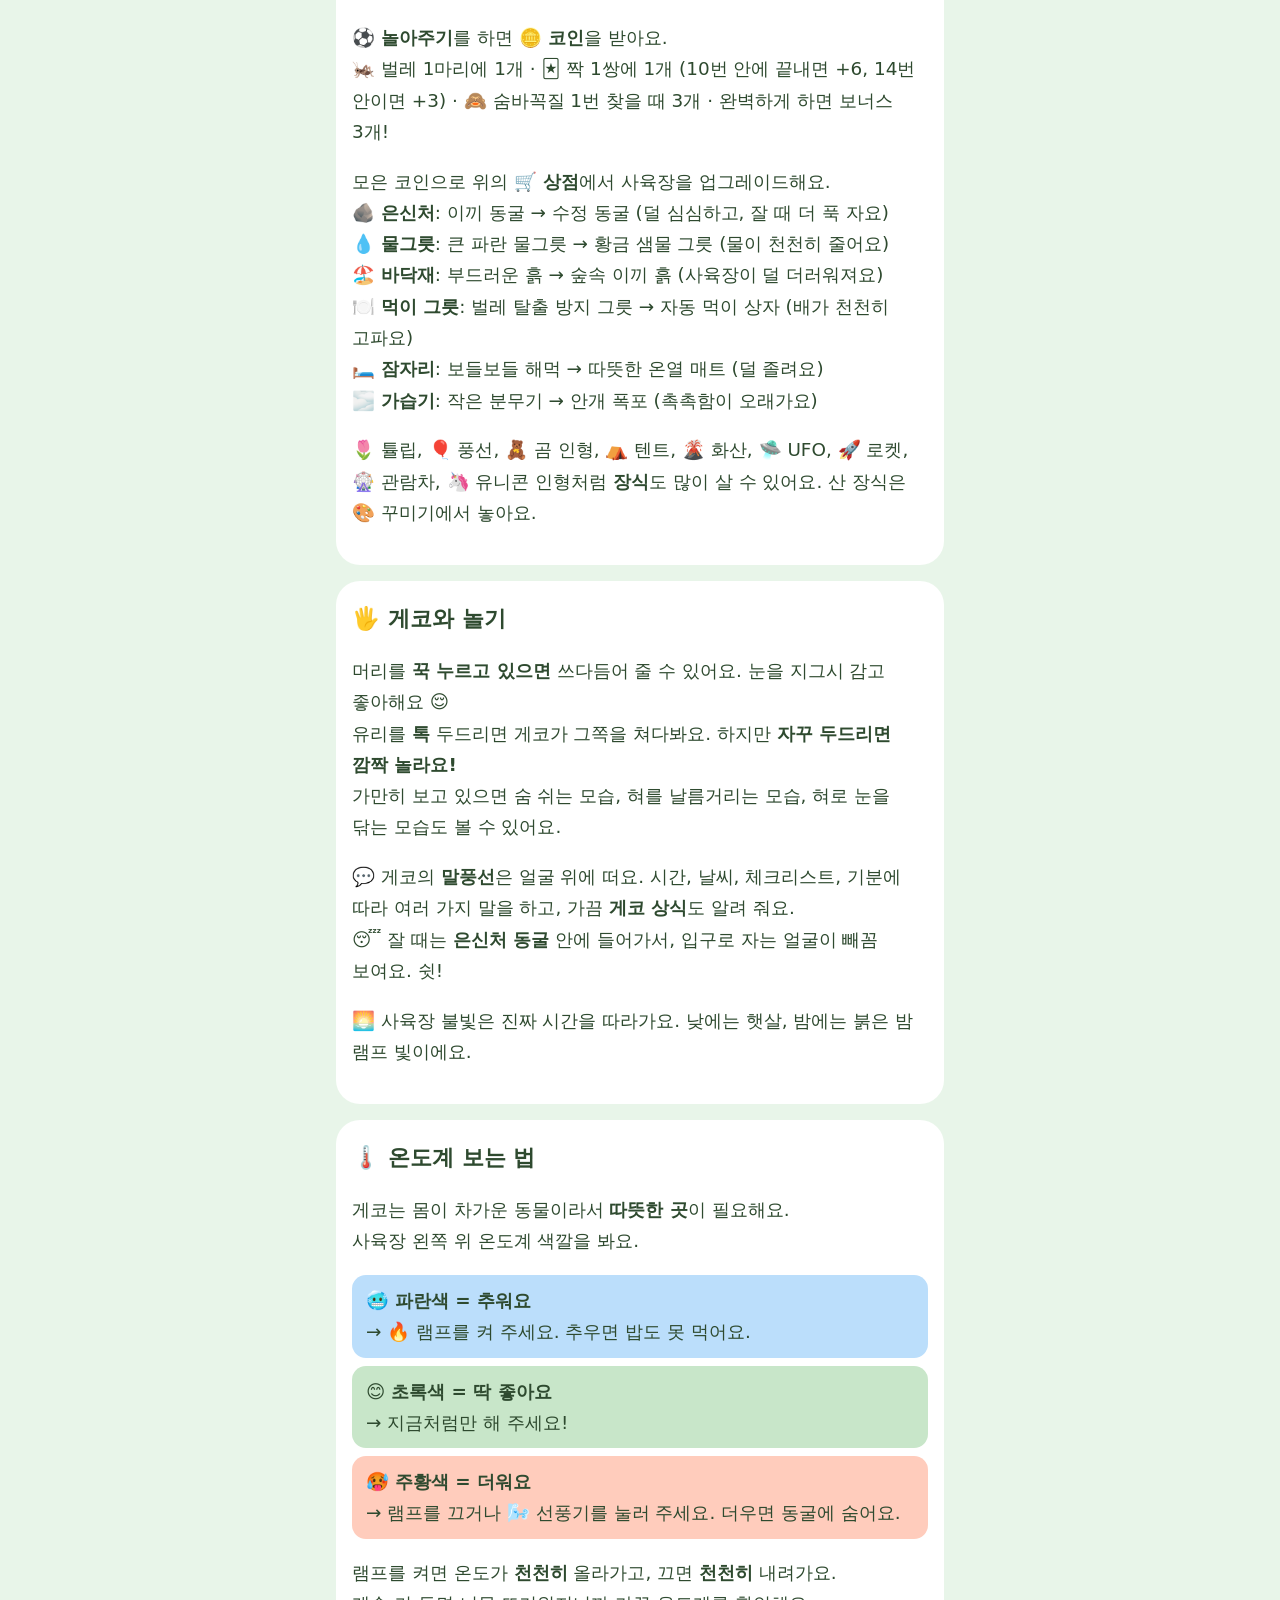
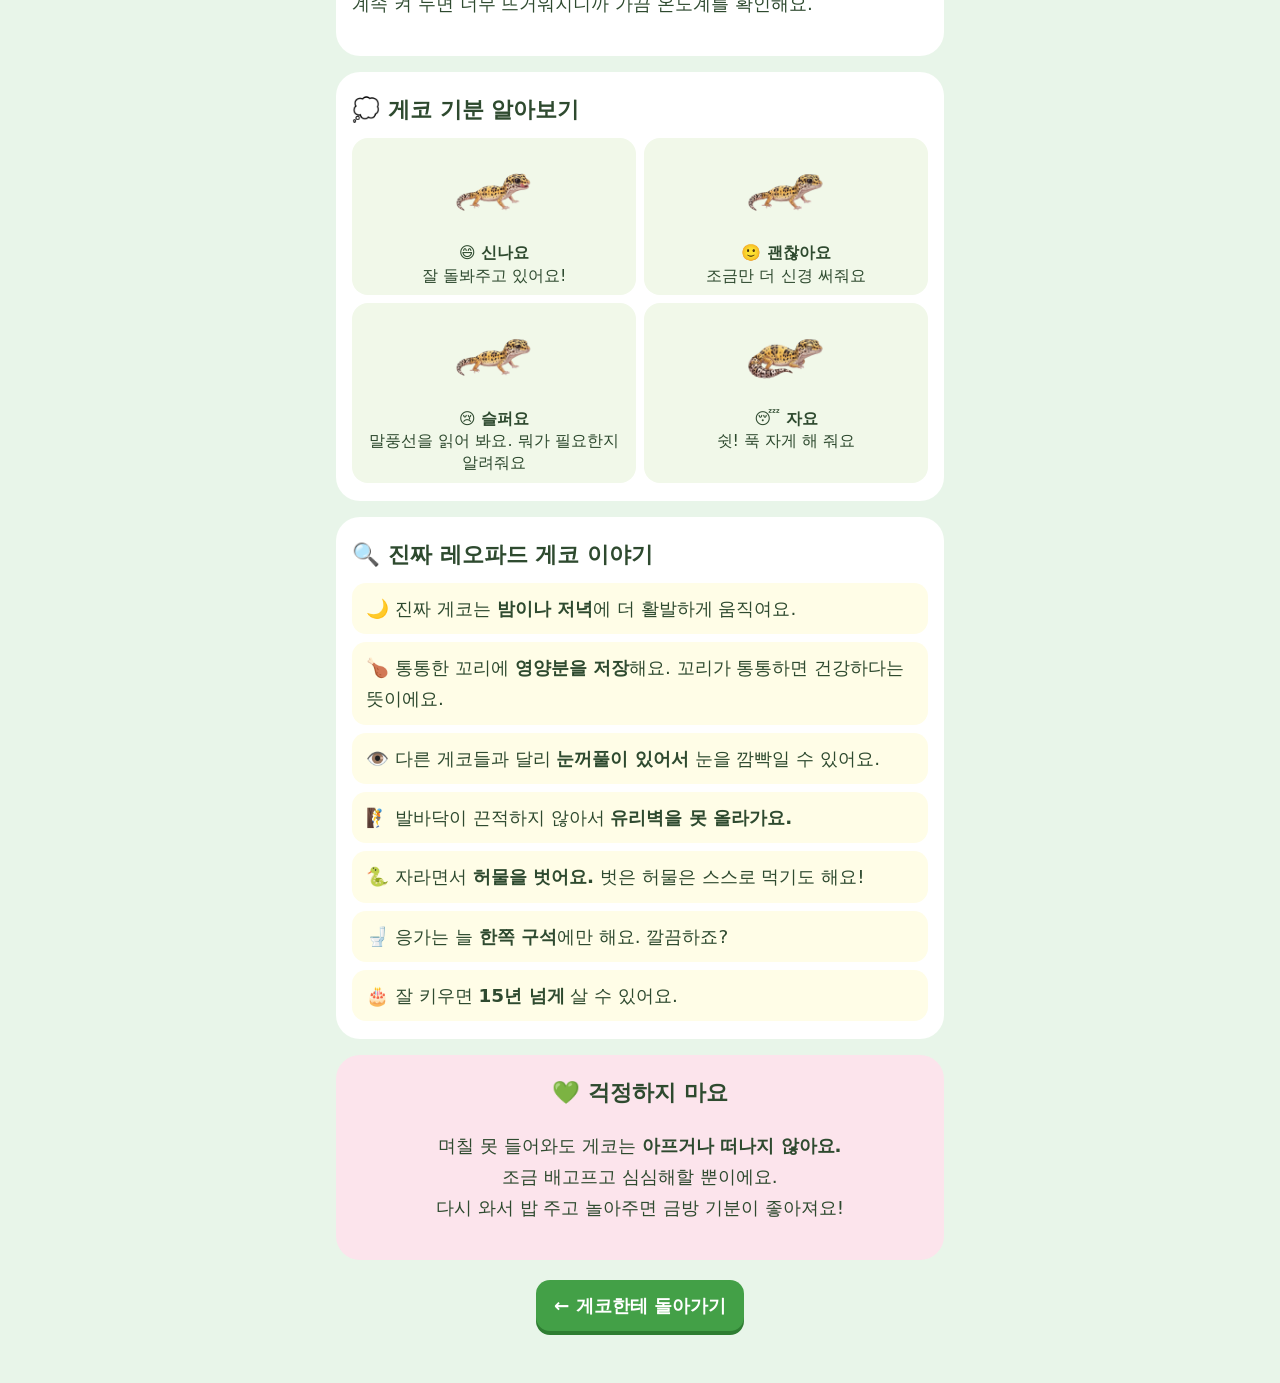
==== commit fef3474d: "Dex friends can visit every 6 hours instead of once a day (v0.36.0) Co-Authored-By: Claude Opus 5.5 " ====
--- a/help.html
+++ b/help.html
@@ -86,7 +86,7 @@
     다 키운 게코는 <b>📸 가족 앨범</b>에 이름과 사진으로 남고, 새 아기가 알에서 다시 태어나요.<br>
     알에서 어떤 색의 게코(모프)가 나올지는 랜덤이에요! 만난 게코는 앨범의 <b>📖 도감</b>에 모여요. 32가지를 모두 모아 보세요.</p>
     <p>🎈 도감에서 예전에 키운 게코의 <b>놀러 와!</b> 버튼을 누르면 친구가 사육장에 놀러 와요.<br>
-    밥은 안 줘도 되고 같이 신나게 놀기만 해요. 지금 게코의 <b>행복 +20</b>! 친구마다 <b>하루에 한 번</b> 놀러 올 수 있어요.</p>
+    밥은 안 줘도 되고 같이 신나게 놀기만 해요. 지금 게코의 <b>행복 +20</b>! 친구마다 <b>6시간에 한 번</b> (하루 3~4번) 놀러 올 수 있어요.</p>
   </section>
 
   <section>
